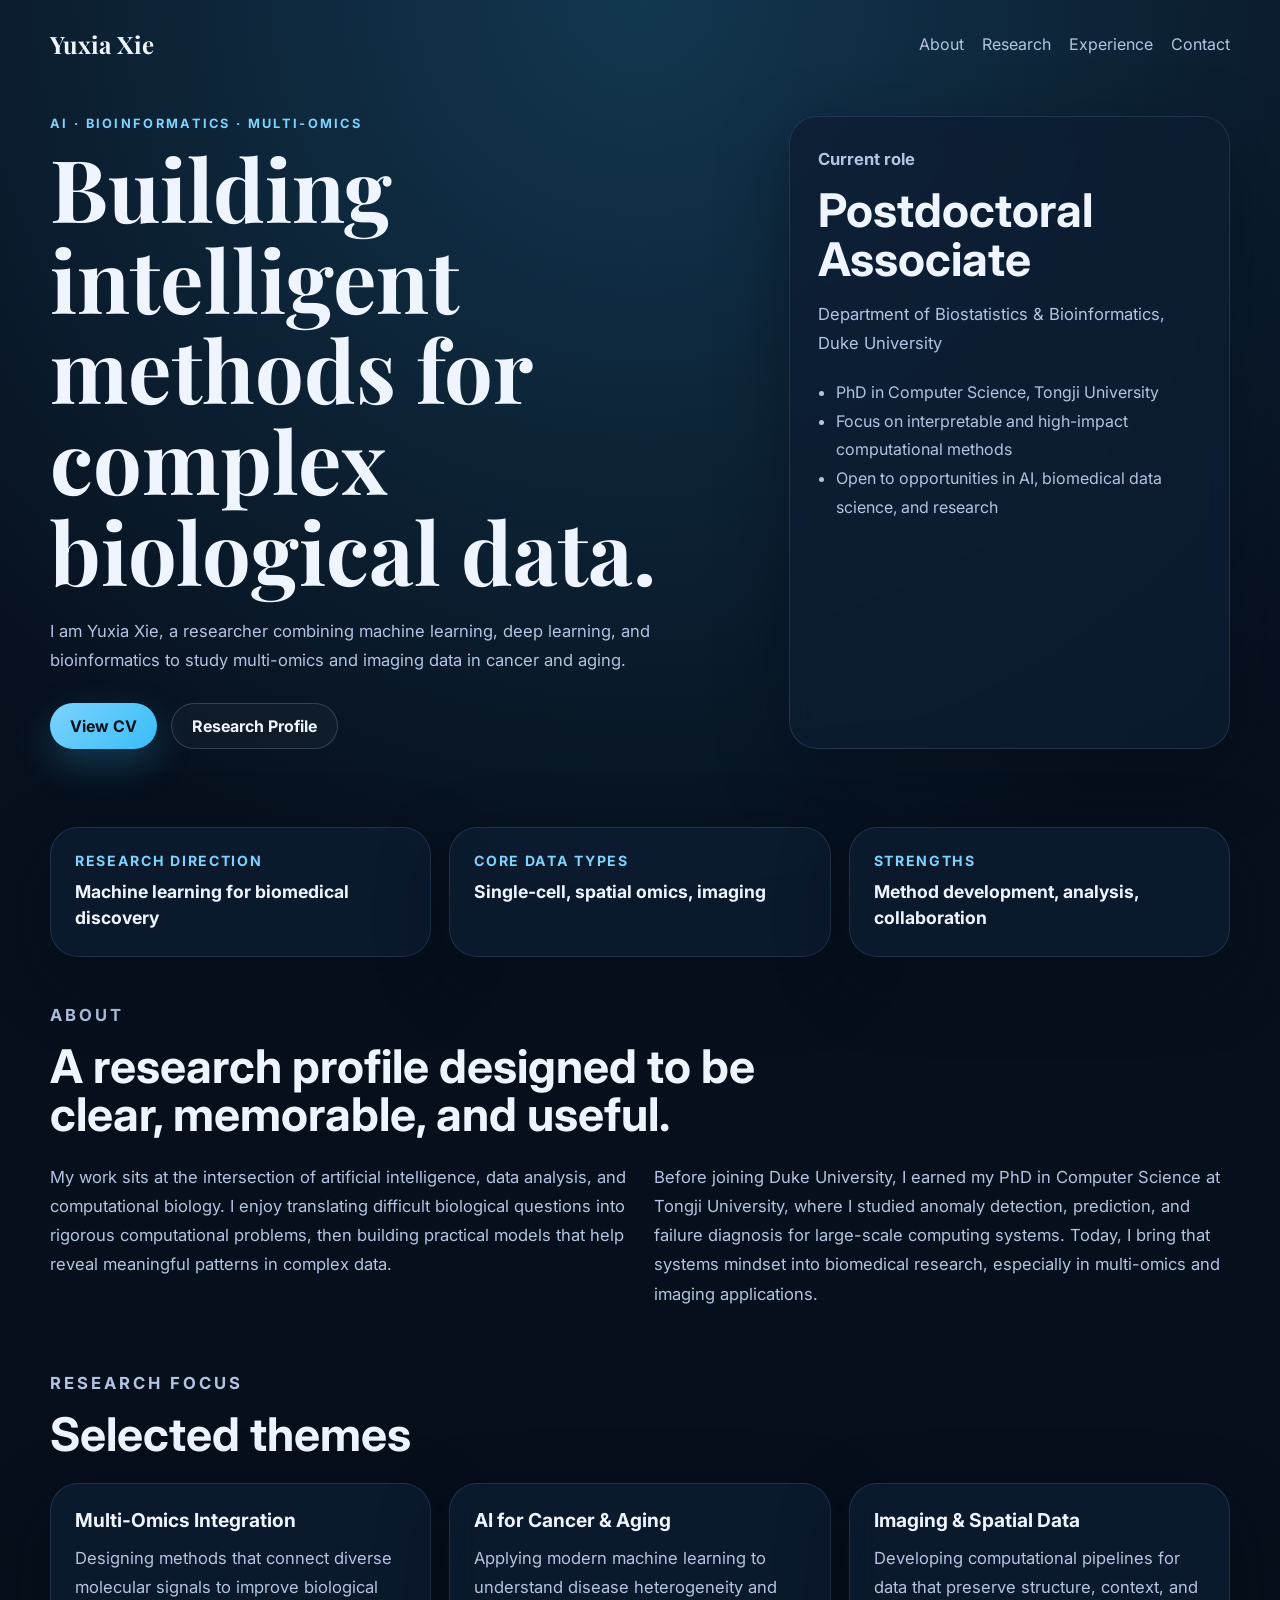
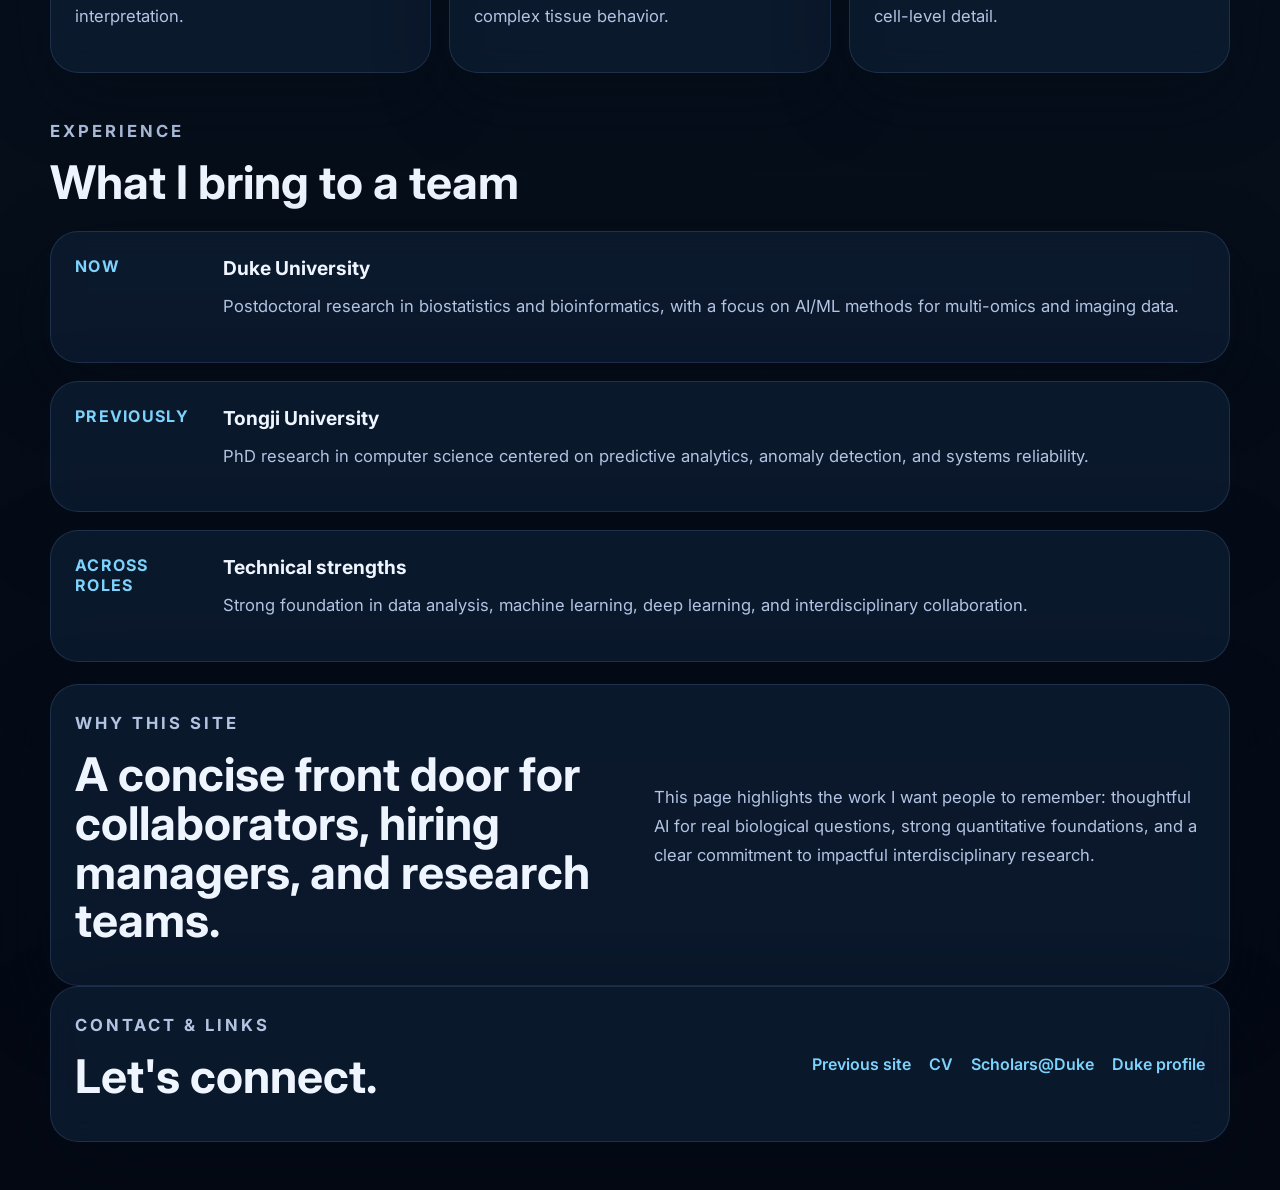
==== index.html @ 59830d97 "Changes before error encountered Agent-Logs-Url: https://github.com/IdaXie/Yuxia.github.io/sessions/" ====
<!DOCTYPE html>
<html lang="en">
  <head>
    <meta charset="UTF-8" />
    <meta name="viewport" content="width=device-width, initial-scale=1.0" />
    <title>Yuxia Xie | AI, Bioinformatics & Multi-Omics Research</title>
    <meta
      name="description"
      content="Yuxia Xie is a researcher working at the intersection of AI, machine learning, bioinformatics, and multi-omics data analysis."
    />
    <link rel="preconnect" href="https://fonts.googleapis.com" />
    <link rel="preconnect" href="https://fonts.gstatic.com" crossorigin />
    <link
      href="https://fonts.googleapis.com/css2?family=Inter:wght@400;500;600;700;800&family=Playfair+Display:wght@700&display=swap"
      rel="stylesheet"
    />
    <link rel="stylesheet" href="style.css" />
  </head>
  <body>
    <div class="page-shell">
      <header class="hero">
        <nav class="topbar">
          <a class="brand" href="#top">Yuxia Xie</a>
          <div class="nav-links">
            <a href="#about">About</a>
            <a href="#research">Research</a>
            <a href="#experience">Experience</a>
            <a href="#contact">Contact</a>
          </div>
        </nav>

        <section class="hero-grid" id="top">
          <div class="hero-copy">
            <p class="eyebrow">AI · Bioinformatics · Multi-Omics</p>
            <h1>Building intelligent methods for complex biological data.</h1>
            <p class="intro">
              I am Yuxia Xie, a researcher combining machine learning, deep learning,
              and bioinformatics to study multi-omics and imaging data in cancer and aging.
            </p>
            <div class="cta-row">
              <a class="button button-primary" href="https://sites.google.com/view/yuxia-xie/cv">View CV</a>
              <a class="button button-secondary" href="https://scholars.duke.edu/person/yuxia.xie">Research Profile</a>
            </div>
          </div>

          <aside class="hero-card">
            <p class="card-label">Current role</p>
            <h2>Postdoctoral Associate</h2>
            <p>Department of Biostatistics &amp; Bioinformatics, Duke University</p>
            <ul class="highlights">
              <li>PhD in Computer Science, Tongji University</li>
              <li>Focus on interpretable and high-impact computational methods</li>
              <li>Open to opportunities in AI, biomedical data science, and research</li>
            </ul>
          </aside>
        </section>
      </header>

      <main>
        <section class="section stats">
          <article>
            <span>Research direction</span>
            <strong>Machine learning for biomedical discovery</strong>
          </article>
          <article>
            <span>Core data types</span>
            <strong>Single-cell, spatial omics, imaging</strong>
          </article>
          <article>
            <span>Strengths</span>
            <strong>Method development, analysis, collaboration</strong>
          </article>
        </section>

        <section class="section" id="about">
          <div class="section-heading">
            <p class="eyebrow">About</p>
            <h2>A research profile designed to be clear, memorable, and useful.</h2>
          </div>
          <div class="two-column">
            <p>
              My work sits at the intersection of artificial intelligence, data analysis,
              and computational biology. I enjoy translating difficult biological questions
              into rigorous computational problems, then building practical models that help
              reveal meaningful patterns in complex data.
            </p>
            <p>
              Before joining Duke University, I earned my PhD in Computer Science at Tongji
              University, where I studied anomaly detection, prediction, and failure diagnosis
              for large-scale computing systems. Today, I bring that systems mindset into
              biomedical research, especially in multi-omics and imaging applications.
            </p>
          </div>
        </section>

        <section class="section" id="research">
          <div class="section-heading">
            <p class="eyebrow">Research Focus</p>
            <h2>Selected themes</h2>
          </div>
          <div class="card-grid">
            <article class="info-card">
              <h3>Multi-Omics Integration</h3>
              <p>
                Designing methods that connect diverse molecular signals to improve biological interpretation.
              </p>
            </article>
            <article class="info-card">
              <h3>AI for Cancer &amp; Aging</h3>
              <p>
                Applying modern machine learning to understand disease heterogeneity and complex tissue behavior.
              </p>
            </article>
            <article class="info-card">
              <h3>Imaging &amp; Spatial Data</h3>
              <p>
                Developing computational pipelines for data that preserve structure, context, and cell-level detail.
              </p>
            </article>
          </div>
        </section>

        <section class="section" id="experience">
          <div class="section-heading">
            <p class="eyebrow">Experience</p>
            <h2>What I bring to a team</h2>
          </div>
          <div class="timeline">
            <article class="timeline-item">
              <span class="timeline-date">Now</span>
              <div>
                <h3>Duke University</h3>
                <p>
                  Postdoctoral research in biostatistics and bioinformatics, with a focus on AI/ML methods for
                  multi-omics and imaging data.
                </p>
              </div>
            </article>
            <article class="timeline-item">
              <span class="timeline-date">Previously</span>
              <div>
                <h3>Tongji University</h3>
                <p>
                  PhD research in computer science centered on predictive analytics, anomaly detection, and systems reliability.
                </p>
              </div>
            </article>
            <article class="timeline-item">
              <span class="timeline-date">Across roles</span>
              <div>
                <h3>Technical strengths</h3>
                <p>
                  Strong foundation in data analysis, machine learning, deep learning, and interdisciplinary collaboration.
                </p>
              </div>
            </article>
          </div>
        </section>

        <section class="section spotlight">
          <div>
            <p class="eyebrow">Why this site</p>
            <h2>A concise front door for collaborators, hiring managers, and research teams.</h2>
          </div>
          <p>
            This page highlights the work I want people to remember: thoughtful AI for real biological questions,
            strong quantitative foundations, and a clear commitment to impactful interdisciplinary research.
          </p>
        </section>
      </main>

      <footer class="footer section" id="contact">
        <div>
          <p class="eyebrow">Contact &amp; Links</p>
          <h2>Let&apos;s connect.</h2>
        </div>
        <div class="footer-links">
          <a href="https://sites.google.com/view/yuxia-xie">Previous site</a>
          <a href="https://sites.google.com/view/yuxia-xie/cv">CV</a>
          <a href="https://scholars.duke.edu/person/yuxia.xie">Scholars@Duke</a>
          <a href="https://biostat.duke.edu/profile/yuxia-xie">Duke profile</a>
        </div>
      </footer>
    </div>
  </body>
</html>
---- style.css ----
:root {
  --bg: #07111f;
  --bg-soft: #0e1d33;
  --panel: rgba(14, 29, 51, 0.78);
  --panel-border: rgba(140, 181, 255, 0.15);
  --text: #eff5ff;
  --muted: #b3c4e2;
  --accent: #7dd3fc;
  --accent-strong: #38bdf8;
  --accent-warm: #f59e0b;
  --shadow: 0 24px 70px rgba(4, 10, 22, 0.45);
}

* {
  box-sizing: border-box;
}

html {
  scroll-behavior: smooth;
}

body {
  margin: 0;
  font-family: "Inter", sans-serif;
  color: var(--text);
  background:
    radial-gradient(circle at top, rgba(56, 189, 248, 0.22), transparent 32%),
    linear-gradient(180deg, #081120 0%, #06101c 48%, #040914 100%);
}

a {
  color: inherit;
  text-decoration: none;
}

.page-shell {
  width: min(1180px, calc(100% - 32px));
  margin: 0 auto;
  padding-bottom: 48px;
}

.hero {
  padding: 28px 0 56px;
}

.topbar {
  display: flex;
  align-items: center;
  justify-content: space-between;
  gap: 24px;
  margin-bottom: 56px;
}

.brand {
  font-family: "Playfair Display", serif;
  font-size: 1.5rem;
  font-weight: 700;
}

.nav-links {
  display: flex;
  flex-wrap: wrap;
  gap: 18px;
  color: var(--muted);
}

.hero-grid,
.two-column,
.spotlight,
.footer {
  display: grid;
  gap: 28px;
}

.hero-grid {
  grid-template-columns: minmax(0, 1.45fr) minmax(280px, 0.9fr);
  align-items: stretch;
}

.eyebrow {
  margin: 0 0 12px;
  color: var(--accent);
  text-transform: uppercase;
  letter-spacing: 0.18em;
  font-size: 0.8rem;
  font-weight: 700;
}

h1,
h2,
h3,
p {
  margin-top: 0;
}

h1,
h2 {
  line-height: 1.05;
}

h1 {
  font-family: "Playfair Display", serif;
  font-size: clamp(3rem, 8vw, 5.4rem);
  max-width: 11ch;
  margin-bottom: 20px;
}

h2 {
  font-size: clamp(1.9rem, 4vw, 2.9rem);
  margin-bottom: 16px;
}

.intro,
.section p,
.timeline-item p,
.hero-card p {
  color: var(--muted);
  line-height: 1.75;
  font-size: 1.04rem;
}

.cta-row {
  display: flex;
  flex-wrap: wrap;
  gap: 14px;
  margin-top: 28px;
}

.button {
  display: inline-flex;
  align-items: center;
  justify-content: center;
  min-height: 46px;
  padding: 0 20px;
  border-radius: 999px;
  font-weight: 700;
  transition: transform 0.2s ease, box-shadow 0.2s ease, background 0.2s ease;
}

.button:hover,
.nav-links a:hover,
.footer-links a:hover {
  transform: translateY(-1px);
}

.button-primary {
  background: linear-gradient(135deg, var(--accent), var(--accent-strong));
  color: #04111d;
  box-shadow: 0 14px 36px rgba(56, 189, 248, 0.25);
}

.button-secondary {
  border: 1px solid rgba(179, 196, 226, 0.22);
  background: rgba(255, 255, 255, 0.03);
}

.hero-card,
.stats article,
.info-card,
.timeline-item,
.spotlight,
.footer {
  background: var(--panel);
  border: 1px solid var(--panel-border);
  border-radius: 28px;
  box-shadow: var(--shadow);
  backdrop-filter: blur(14px);
}

.hero-card {
  padding: 28px;
}

.card-label {
  color: var(--accent-warm);
  font-weight: 700;
  margin-bottom: 12px;
}

.highlights {
  margin: 20px 0 0;
  padding-left: 18px;
  color: var(--muted);
  line-height: 1.8;
}

.section {
  padding: 22px 0;
}

.stats {
  display: grid;
  grid-template-columns: repeat(3, minmax(0, 1fr));
  gap: 18px;
}

.stats article,
.info-card,
.spotlight,
.footer {
  padding: 24px;
}

.stats span {
  display: block;
  color: var(--accent);
  font-size: 0.88rem;
  font-weight: 700;
  text-transform: uppercase;
  letter-spacing: 0.12em;
  margin-bottom: 10px;
}

.stats strong {
  font-size: 1.1rem;
  line-height: 1.5;
}

.section-heading {
  max-width: 800px;
  margin-bottom: 24px;
}

.two-column {
  grid-template-columns: repeat(2, minmax(0, 1fr));
}

.card-grid {
  display: grid;
  grid-template-columns: repeat(3, minmax(0, 1fr));
  gap: 18px;
}

.info-card h3,
.timeline-item h3 {
  margin-bottom: 12px;
  font-size: 1.2rem;
}

.timeline {
  display: grid;
  gap: 18px;
}

.timeline-item {
  display: grid;
  grid-template-columns: 130px minmax(0, 1fr);
  gap: 18px;
  padding: 24px;
}

.timeline-date {
  color: var(--accent);
  font-weight: 700;
  text-transform: uppercase;
  letter-spacing: 0.08em;
}

.spotlight,
.footer {
  grid-template-columns: repeat(2, minmax(0, 1fr));
  align-items: center;
}

.footer-links {
  display: flex;
  flex-wrap: wrap;
  gap: 14px 18px;
  justify-content: flex-end;
}

.footer-links a {
  color: var(--accent);
  font-weight: 600;
}

@media (max-width: 900px) {
  .hero-grid,
  .stats,
  .two-column,
  .card-grid,
  .spotlight,
  .footer,
  .timeline-item {
    grid-template-columns: 1fr;
  }

  .topbar,
  .footer-links {
    justify-content: flex-start;
  }

  h1 {
    max-width: 100%;
  }
}

@media (max-width: 640px) {
  .page-shell {
    width: min(100% - 20px, 1180px);
  }

  .hero {
    padding-top: 20px;
  }

  .topbar {
    margin-bottom: 36px;
  }

  .nav-links {
    gap: 12px;
    font-size: 0.95rem;
  }

  .hero-card,
  .stats article,
  .info-card,
  .timeline-item,
  .spotlight,
  .footer {
    border-radius: 22px;
  }
}
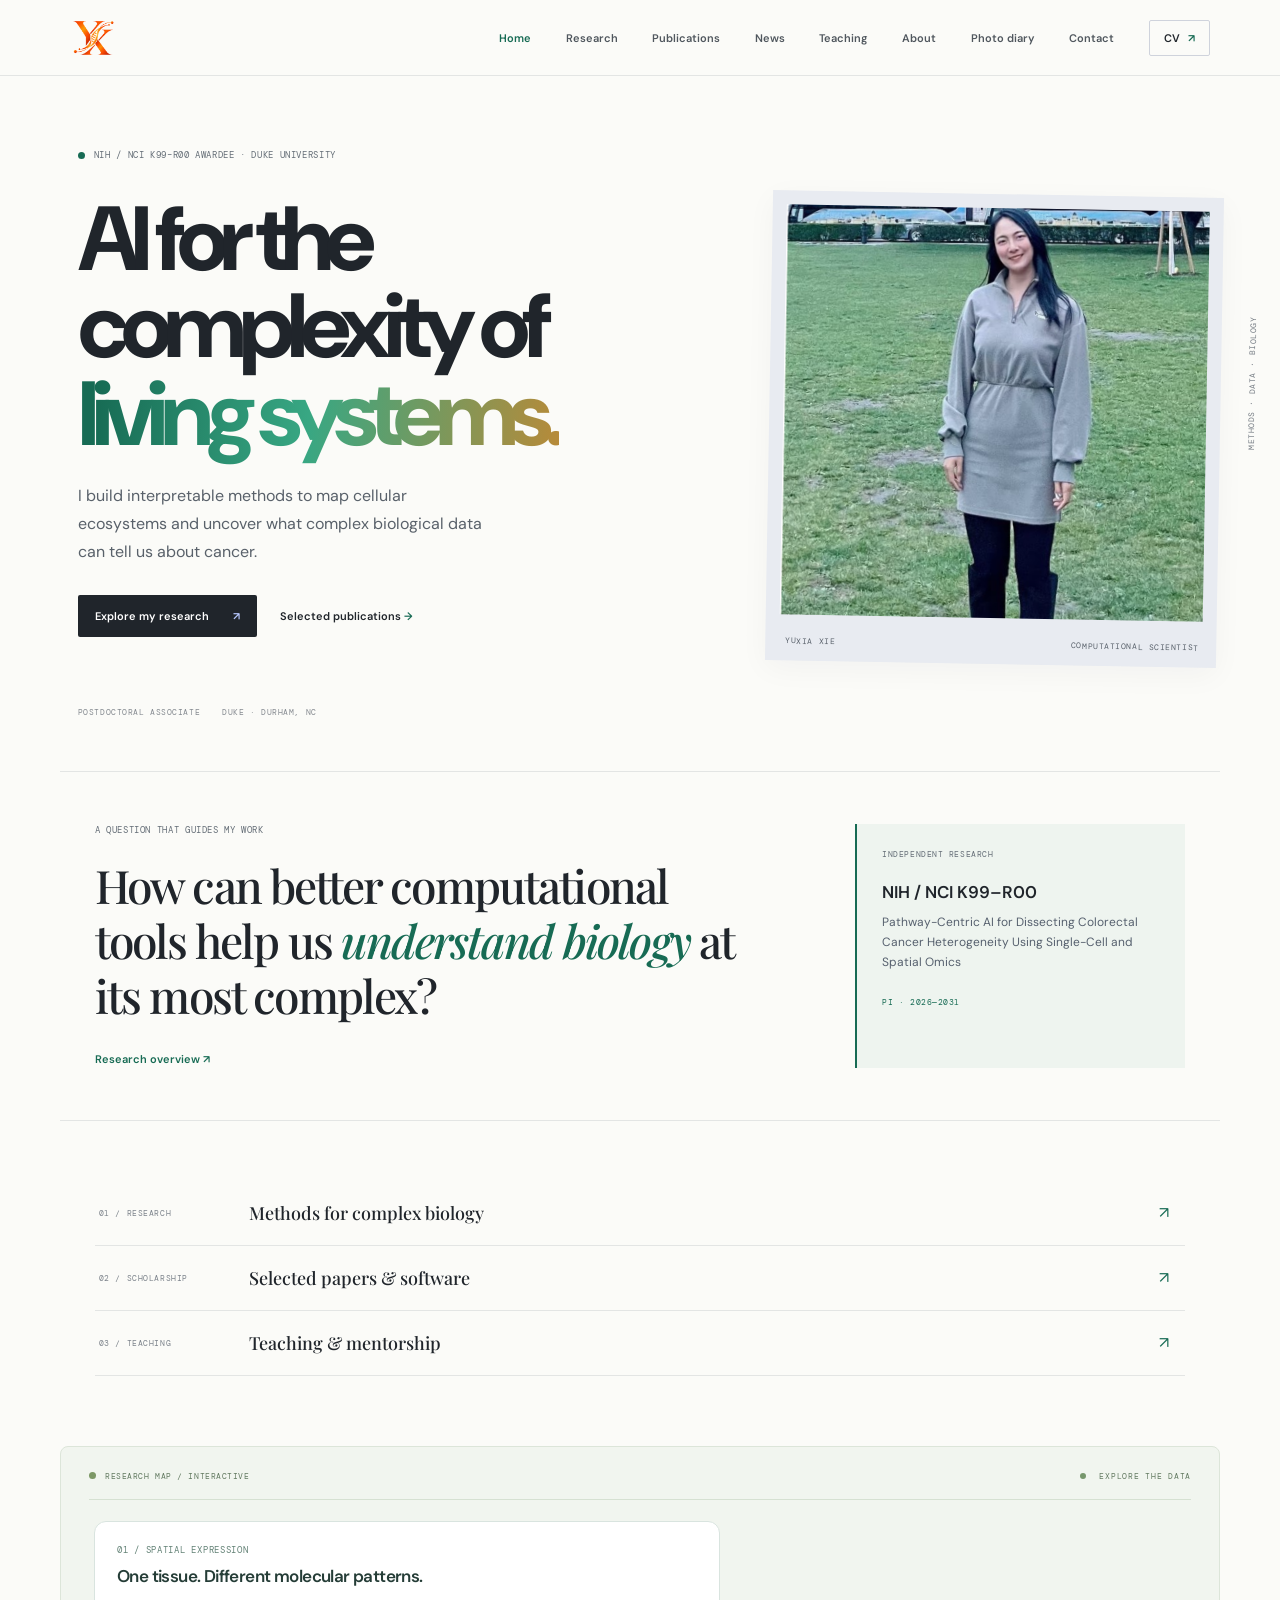
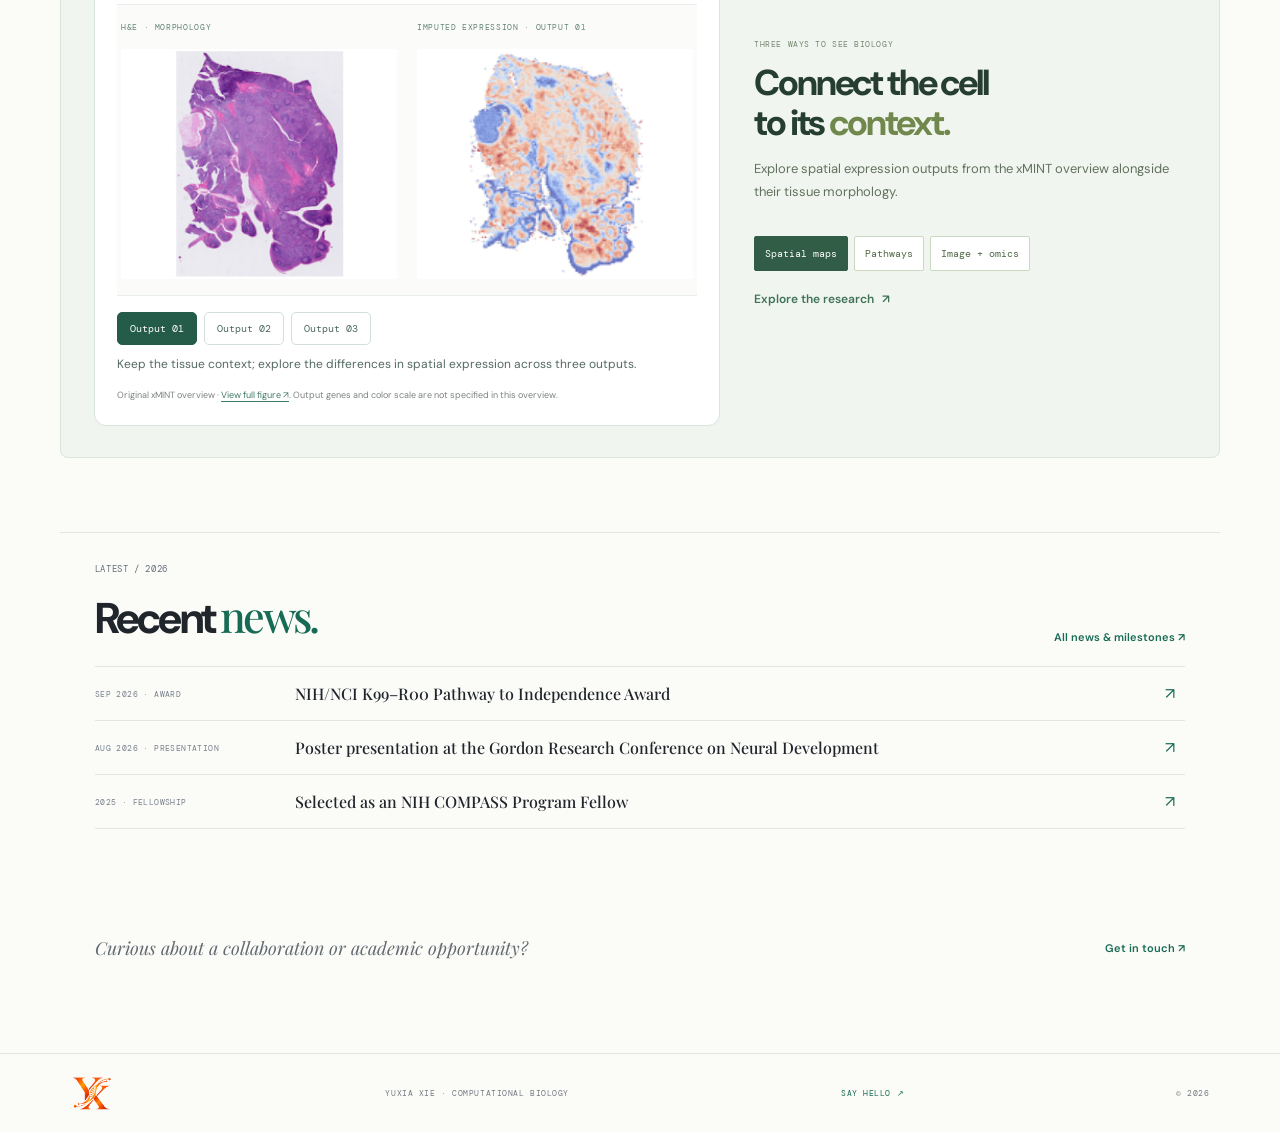
==== commit 6788d33b: "Publish academic website with research figures, photo diary, and CV" ====
--- a/index.html
+++ b/index.html
@@ -1,186 +1,5 @@
-<!DOCTYPE html>
-<html lang="en">
-  <head>
-    <meta charset="UTF-8" />
-    <meta name="viewport" content="width=device-width, initial-scale=1.0" />
-    <title>Yuxia Xie | AI, Bioinformatics & Multi-Omics Research</title>
-    <meta
-      name="description"
-      content="Yuxia Xie is a researcher working at the intersection of AI, machine learning, bioinformatics, and multi-omics data analysis."
-    />
-    <link rel="preconnect" href="https://fonts.googleapis.com" />
-    <link rel="preconnect" href="https://fonts.gstatic.com" crossorigin />
-    <link
-      href="https://fonts.googleapis.com/css2?family=Inter:wght@400;500;600;700;800&family=Playfair+Display:wght@700&display=swap"
-      rel="stylesheet"
-    />
-    <link rel="stylesheet" href="style.css" />
-  </head>
-  <body>
-    <div class="page-shell">
-      <header class="hero">
-        <nav class="topbar">
-          <a class="brand" href="#top">Yuxia Xie</a>
-          <div class="nav-links">
-            <a href="#about">About</a>
-            <a href="#research">Research</a>
-            <a href="#experience">Experience</a>
-            <a href="#contact">Contact</a>
-          </div>
-        </nav>
-
-        <section class="hero-grid" id="top">
-          <div class="hero-copy">
-            <p class="eyebrow">AI · Bioinformatics · Multi-Omics</p>
-            <h1>Building intelligent methods for complex biological data.</h1>
-            <p class="intro">
-              I am Yuxia Xie, a researcher combining machine learning, deep learning,
-              and bioinformatics to study multi-omics and imaging data in cancer and aging.
-            </p>
-            <div class="cta-row">
-              <a class="button button-primary" href="https://sites.google.com/view/yuxia-xie/cv">View CV</a>
-              <a class="button button-secondary" href="https://scholars.duke.edu/person/yuxia.xie">Research Profile</a>
-            </div>
-          </div>
-
-          <aside class="hero-card">
-            <p class="card-label">Current role</p>
-            <h2>Postdoctoral Associate</h2>
-            <p>Department of Biostatistics &amp; Bioinformatics, Duke University</p>
-            <ul class="highlights">
-              <li>PhD in Computer Science, Tongji University</li>
-              <li>Focus on interpretable and high-impact computational methods</li>
-              <li>Open to opportunities in AI, biomedical data science, and research</li>
-            </ul>
-          </aside>
-        </section>
-      </header>
-
-      <main>
-        <section class="section stats">
-          <article>
-            <span>Research direction</span>
-            <strong>Machine learning for biomedical discovery</strong>
-          </article>
-          <article>
-            <span>Core data types</span>
-            <strong>Single-cell, spatial omics, imaging</strong>
-          </article>
-          <article>
-            <span>Strengths</span>
-            <strong>Method development, analysis, collaboration</strong>
-          </article>
-        </section>
-
-        <section class="section" id="about">
-          <div class="section-heading">
-            <p class="eyebrow">About</p>
-            <h2>A research profile designed to be clear, memorable, and useful.</h2>
-          </div>
-          <div class="two-column">
-            <p>
-              My work sits at the intersection of artificial intelligence, data analysis,
-              and computational biology. I enjoy translating difficult biological questions
-              into rigorous computational problems, then building practical models that help
-              reveal meaningful patterns in complex data.
-            </p>
-            <p>
-              Before joining Duke University, I earned my PhD in Computer Science at Tongji
-              University, where I studied anomaly detection, prediction, and failure diagnosis
-              for large-scale computing systems. Today, I bring that systems mindset into
-              biomedical research, especially in multi-omics and imaging applications.
-            </p>
-          </div>
-        </section>
-
-        <section class="section" id="research">
-          <div class="section-heading">
-            <p class="eyebrow">Research Focus</p>
-            <h2>Selected themes</h2>
-          </div>
-          <div class="card-grid">
-            <article class="info-card">
-              <h3>Multi-Omics Integration</h3>
-              <p>
-                Designing methods that connect diverse molecular signals to improve biological interpretation.
-              </p>
-            </article>
-            <article class="info-card">
-              <h3>AI for Cancer &amp; Aging</h3>
-              <p>
-                Applying modern machine learning to understand disease heterogeneity and complex tissue behavior.
-              </p>
-            </article>
-            <article class="info-card">
-              <h3>Imaging &amp; Spatial Data</h3>
-              <p>
-                Developing computational pipelines for data that preserve structure, context, and cell-level detail.
-              </p>
-            </article>
-          </div>
-        </section>
-
-        <section class="section" id="experience">
-          <div class="section-heading">
-            <p class="eyebrow">Experience</p>
-            <h2>What I bring to a team</h2>
-          </div>
-          <div class="timeline">
-            <article class="timeline-item">
-              <span class="timeline-date">Now</span>
-              <div>
-                <h3>Duke University</h3>
-                <p>
-                  Postdoctoral research in biostatistics and bioinformatics, with a focus on AI/ML methods for
-                  multi-omics and imaging data.
-                </p>
-              </div>
-            </article>
-            <article class="timeline-item">
-              <span class="timeline-date">Previously</span>
-              <div>
-                <h3>Tongji University</h3>
-                <p>
-                  PhD research in computer science centered on predictive analytics, anomaly detection, and systems reliability.
-                </p>
-              </div>
-            </article>
-            <article class="timeline-item">
-              <span class="timeline-date">Across roles</span>
-              <div>
-                <h3>Technical strengths</h3>
-                <p>
-                  Strong foundation in data analysis, machine learning, deep learning, and interdisciplinary collaboration.
-                </p>
-              </div>
-            </article>
-          </div>
-        </section>
-
-        <section class="section spotlight">
-          <div>
-            <p class="eyebrow">Why this site</p>
-            <h2>A concise front door for collaborators, hiring managers, and research teams.</h2>
-          </div>
-          <p>
-            This page highlights the work I want people to remember: thoughtful AI for real biological questions,
-            strong quantitative foundations, and a clear commitment to impactful interdisciplinary research.
-          </p>
-        </section>
-      </main>
-
-      <footer class="footer section" id="contact">
-        <div>
-          <p class="eyebrow">Contact &amp; Links</p>
-          <h2>Let&apos;s connect.</h2>
-        </div>
-        <div class="footer-links">
-          <a href="https://sites.google.com/view/yuxia-xie">Previous site</a>
-          <a href="https://sites.google.com/view/yuxia-xie/cv">CV</a>
-          <a href="https://scholars.duke.edu/person/yuxia.xie">Scholars@Duke</a>
-          <a href="https://biostat.duke.edu/profile/yuxia-xie">Duke profile</a>
-        </div>
-      </footer>
-    </div>
-  </body>
-</html>
+<!doctype html><html lang="en"><head><meta charset="utf-8"><meta name="viewport" content="width=device-width, initial-scale=1"><meta name="theme-color" content="#fbfbf8"><meta name="description" content="Yuxia Xie develops computational methods to connect complex biological data to clear, testable insight."><title>Yuxia Xie | Yuxia Xie</title><link rel="preconnect" href="https://fonts.googleapis.com"><link rel="preconnect" href="https://fonts.gstatic.com" crossorigin><link href="https://fonts.googleapis.com/css2?family=DM+Mono:wght@400;500&family=DM+Sans:wght@400;500;600;700;800&family=Playfair+Display:ital,wght@0,500;0,600;1,500;1,600&display=swap" rel="stylesheet"><link rel="stylesheet" href="style.css"><link rel="stylesheet" href="science.css"></head><body><header class="site-header"><a class="brand brand-image" href="index.html" aria-label="Yuxia Xie home"><img src="logo.png" alt=""></a><button class="menu-toggle" aria-expanded="false" aria-controls="main-nav">MENU <span>☰</span></button><nav id="main-nav"><a href="index.html" data-page="home">Home</a><a href="research.html" data-page="research">Research</a><a href="publications.html" data-page="publications">Publications</a><a href="news.html" data-page="news">News</a><a href="teaching.html" data-page="teaching">Teaching</a><a href="about.html" data-page="about">About</a><a href="field-notes.html" data-page="field-notes">Photo diary</a><a href="contact.html" data-page="contact">Contact</a><a class="nav-cv" href="cv.html" data-page="cv">CV <span>↗</span></a></nav></header><main class="page-shell" data-active="home"><section class="home-hero"><div class="hero-copy"><p class="eyebrow"><i></i> NIH / NCI K99–R00 AWARDEE · DUKE UNIVERSITY</p><h1>AI for the<br>complexity of<br><em>living systems.</em></h1><p class="hero-lede">I build interpretable methods to map cellular ecosystems and uncover what complex biological data can tell us about cancer.</p><div class="hero-links"><a class="pill-link dark" href="research.html">Explore my research <span>↗</span></a><a class="plain-link" href="publications.html">Selected publications <span>→</span></a></div><div class="hero-meta"><span>POSTDOCTORAL ASSOCIATE</span><span>DUKE · DURHAM, NC</span></div></div><div class="hero-portrait"><img src="assets/yuxia-xie.png" alt="Yuxia Xie"/><div class="portrait-caption"><span>YUXIA XIE</span><span>COMPUTATIONAL SCIENTIST</span></div><div class="portrait-side">METHODS · DATA · BIOLOGY</div></div></section>
+<section class="home-lower"><div class="home-statement"><span class="eyebrow">A QUESTION THAT GUIDES MY WORK</span><h2>How can better computational tools help us <em>understand biology</em> at its most complex?</h2><a class="arrow-link" href="research.html">Research overview <span>↗</span></a></div><aside class="home-highlight"><span class="eyebrow">INDEPENDENT RESEARCH</span><b>NIH / NCI K99–R00</b><p>Pathway-Centric AI for Dissecting Colorectal Cancer Heterogeneity Using Single-Cell and Spatial Omics</p><span class="highlight-years">PI · 2026—2031</span></aside></section>
+<section class="home-index"><a href="research.html"><span>01 / RESEARCH</span><b>Methods for complex biology</b><i>↗</i></a><a href="publications.html"><span>02 / SCHOLARSHIP</span><b>Selected papers & software</b><i>↗</i></a><a href="teaching.html"><span>03 / TEACHING</span><b>Teaching & mentorship</b><i>↗</i></a></section><section class="research-stage reveal" aria-labelledby="stage-title"><div class="stage-top"><span class="eyebrow"><i></i> RESEARCH MAP / INTERACTIVE</span><span class="stage-status"><b></b> EXPLORE THE DATA</span></div><div class="stage-main"><div class="stage-visual"><div data-science-panel="spatial"><div class="science-module spatial-module"><div class="figure-heading"><span>01 / SPATIAL EXPRESSION</span><b>One tissue. Different molecular patterns.</b></div><div class="tissue-pair"><div><span class="data-label">H&E · MORPHOLOGY</span><svg class="figure-crop " viewBox="16 317 161 220" role="img" aria-label="H&E stained tissue section from the xMINT overview"><svg x="16" y="317" width="161" height="220" viewBox="16 317 161 220" overflow="hidden"><image href="assets/imported/research-projects-00.png" width="1280" height="615"/></svg></svg></div><div><span class="data-label map-label">IMPUTED EXPRESSION · OUTPUT 01</span><div class="map-output" data-map-panel="0"><svg class="figure-crop " viewBox="1138 35 122 157" role="img" aria-label="xMINT spatial expression output 1"><svg x="1138" y="35" width="122" height="157" viewBox="1138 35 122 157" overflow="hidden"><image href="assets/imported/research-projects-00.png" width="1280" height="615"/></svg></svg></div><div class="map-output" data-map-panel="1" hidden><svg class="figure-crop " viewBox="1138 195 122 157" role="img" aria-label="xMINT spatial expression output 2"><svg x="1138" y="195" width="122" height="157" viewBox="1138 195 122 157" overflow="hidden"><image href="assets/imported/research-projects-00.png" width="1280" height="615"/></svg></svg></div><div class="map-output" data-map-panel="2" hidden><svg class="figure-crop " viewBox="1138 353 122 157" role="img" aria-label="xMINT spatial expression output 3"><svg x="1138" y="353" width="122" height="157" viewBox="1138 353 122 157" overflow="hidden"><image href="assets/imported/research-projects-00.png" width="1280" height="615"/></svg></svg></div></div></div><div class="figure-controls" role="group" aria-label="Select spatial output"><button data-map="0" aria-pressed="true" class="active">Output 01</button><button data-map="1" aria-pressed="false" class="">Output 02</button><button data-map="2" aria-pressed="false" class="">Output 03</button></div><p class="figure-explanation">Keep the tissue context; explore the differences in spatial expression across three outputs.</p><p class="figure-source">Original xMINT overview · <a href="assets/imported/research-projects-00.png" target="_blank" rel="noreferrer">View full figure ↗</a>. Output genes and color scale are not specified in this overview.</p></div></div><div data-science-panel="pathway" hidden><div class="science-module pathway-module"><div class="figure-heading"><span>02 / PATHWAY STRUCTURE</span><b>Follow a signal from membrane to nucleus.</b></div><svg class="pathway-diagram" viewBox="0 0 600 395" role="img" aria-label="Simplified EGFR to RAS RAF MEK ERK signaling cascade"><defs><marker id="arrowMAPK" viewBox="0 0 10 10" refX="8" refY="5" markerWidth="5" markerHeight="5" orient="auto-start-reverse"><path d="M0 0 10 5 0 10z" fill="#548a7d"/></marker></defs><path d="M30 70H570M30 77H570" stroke="#bad4ca" stroke-width="3"/><text x="22" y="57" class="compartment">MEMBRANE</text><text x="22" y="104" class="compartment">CYTOPLASM</text><rect x="383" y="319" width="177" height="72" rx="35" fill="#f2ece0"/><g fill="none" stroke="#548a7d" stroke-width="2" marker-end="url(#arrowMAPK)"><path class="path-flow" d="M300 60V91"/><path class="path-flow" d="M300 132V163"/><path class="path-flow" d="M300 204V224H135V242"/><path class="path-flow" d="M194 263H240"/><path class="path-flow" d="M359 263H405"/><path class="path-flow" d="M465 283V328"/></g><g class="pathway-node" data-node="0" role="button" tabindex="0" aria-label="Learn about EGFR"><rect x="241" y="20" width="118" height="40" rx="8"/><text x="300" y="38" text-anchor="middle">EGFR</text><text class="node-sub" x="300" y="52" text-anchor="middle">Receptor</text></g><g class="pathway-node" data-node="1" role="button" tabindex="0" aria-label="Learn about GRB2 / SOS"><rect x="241" y="92" width="118" height="40" rx="8"/><text x="300" y="110" text-anchor="middle">GRB2 / SOS</text><text class="node-sub" x="300" y="124" text-anchor="middle">Adaptor + GEF</text></g><g class="pathway-node" data-node="2" role="button" tabindex="0" aria-label="Learn about RAS–GTP"><rect x="241" y="164" width="118" height="40" rx="8"/><text x="300" y="182" text-anchor="middle">RAS–GTP</text><text class="node-sub" x="300" y="196" text-anchor="middle">Molecular switch</text></g><g class="pathway-node" data-node="3" role="button" tabindex="0" aria-label="Learn about RAF"><rect x="76" y="243" width="118" height="40" rx="8"/><text x="135" y="261" text-anchor="middle">RAF</text><text class="node-sub" x="135" y="275" text-anchor="middle">MAP3K</text></g><g class="pathway-node" data-node="4" role="button" tabindex="0" aria-label="Learn about MEK1/2"><rect x="241" y="243" width="118" height="40" rx="8"/><text x="300" y="261" text-anchor="middle">MEK1/2</text><text class="node-sub" x="300" y="275" text-anchor="middle">MAP2K</text></g><g class="pathway-node" data-node="5" role="button" tabindex="0" aria-label="Learn about ERK1/2"><rect x="406" y="243" width="118" height="40" rx="8"/><text x="465" y="261" text-anchor="middle">ERK1/2</text><text class="node-sub" x="465" y="275" text-anchor="middle">MAPK</text></g><g class="pathway-node" data-node="6" role="button" tabindex="0" aria-label="Learn about Nuclear targets"><rect x="406" y="329" width="118" height="40" rx="8"/><text x="465" y="347" text-anchor="middle">Nuclear targets</text><text class="node-sub" x="465" y="361" text-anchor="middle">Transcription</text></g></svg><p class="node-detail" aria-live="polite">Select a molecule to explore its role in the signaling cascade.</p><p class="figure-source">Simplified biological example, not an xGATE result. Arrows indicate signaling steps, including indirect steps. <a href="https://reactome.org/content/detail/R-HSA-177929" target="_blank" rel="noreferrer">EGFR</a> · <a href="https://reactome.org/content/detail/R-HSA-5673001" target="_blank" rel="noreferrer">RAF–MAPK / Reactome ↗</a></p></div></div><div data-science-panel="multimodal" hidden><div class="science-module multimodal-module" data-step="0"><div class="figure-heading"><span>03 / xMINT · MULTIMODAL LEARNING</span><b>From tissue images to molecular detail.</b></div><div class="modality-inputs"><div class="modality-card" data-pipeline="0"><span class="data-label">H&E IMAGE</span><svg class="figure-crop " viewBox="16 317 161 220" role="img" aria-label="Original H&E tissue section"><svg x="16" y="317" width="161" height="220" viewBox="16 317 161 220" overflow="hidden"><image href="assets/imported/research-projects-00.png" width="1280" height="615"/></svg></svg></div><div class="modality-card" data-pipeline="0"><span class="data-label">GENE PANEL</span><svg class="figure-crop " viewBox="17 16 160 159" role="img" aria-label="Schematic expression matrix in the original xMINT figure"><svg x="17" y="16" width="160" height="159" viewBox="17 16 160 159" overflow="hidden"><image href="assets/imported/research-projects-00.png" width="1280" height="615"/></svg></svg></div><div class="modality-card" data-pipeline="1"><span class="data-label">IMAGE PATCH</span><svg class="figure-crop " viewBox="270 406 165 151" role="img" aria-label="Histology patch from the original xMINT figure"><svg x="270" y="406" width="165" height="151" viewBox="270 406 165 151" overflow="hidden"><image href="assets/imported/research-projects-00.png" width="1280" height="615"/></svg></svg></div></div><div class="integration-track"><span></span><b data-pipeline="2">CROSS-MODAL ATTENTION</b><span></span></div><div class="output-strip" data-pipeline="3"><span class="data-label">IMPUTED SPATIAL EXPRESSION</span><svg class="figure-crop " viewBox="1138 35 122 157" role="img" aria-label="xMINT output 1"><svg x="1138" y="35" width="122" height="157" viewBox="1138 35 122 157" overflow="hidden"><image href="assets/imported/research-projects-00.png" width="1280" height="615"/></svg></svg><svg class="figure-crop " viewBox="1138 195 122 157" role="img" aria-label="xMINT output 2"><svg x="1138" y="195" width="122" height="157" viewBox="1138 195 122 157" overflow="hidden"><image href="assets/imported/research-projects-00.png" width="1280" height="615"/></svg></svg><svg class="figure-crop " viewBox="1138 353 122 157" role="img" aria-label="xMINT output 3"><svg x="1138" y="353" width="122" height="157" viewBox="1138 353 122 157" overflow="hidden"><image href="assets/imported/research-projects-00.png" width="1280" height="615"/></svg></svg></div><div class="figure-controls pipeline-controls"><button data-play aria-pressed="false">Play walkthrough</button><button data-step-select="0" aria-label="Step 1: Inputs" aria-pressed="true">01</button><button data-step-select="1" aria-label="Step 2: Image features" aria-pressed="false">02</button><button data-step-select="2" aria-label="Step 3: Integration" aria-pressed="false">03</button><button data-step-select="3" aria-label="Step 4: Imputation" aria-pressed="false">04</button></div><p class="pipeline-detail" aria-live="polite">01 / INPUTS — H&E morphology and a targeted gene panel provide complementary views of the tissue.</p><p class="figure-source">Original xMINT overview · <a href="assets/imported/research-projects-00.png" target="_blank" rel="noreferrer">View full figure ↗</a>. Output genes and color scale are not specified in this overview.</p></div></div></div><div class="stage-copy"><span class="eyebrow">THREE WAYS TO SEE BIOLOGY</span><h2 id="stage-title">Connect the cell<br>to its <em>context.</em></h2><p id="stage-description">Explore spatial expression outputs from the xMINT overview alongside their tissue morphology.</p><div class="stage-tabs" role="group" aria-label="Choose a research lens"><button class="active" data-stage="spatial" aria-pressed="true">Spatial maps</button><button data-stage="pathway" aria-pressed="false">Pathways</button><button data-stage="multimodal" aria-pressed="false">Image + omics</button></div><a href="research.html" class="stage-link">Explore the research <span>↗</span></a></div></div></section>
+<section class="home-news reveal"><div class="news-heading"><div><span class="eyebrow">LATEST / 2026</span><h2>Recent <em>news.</em></h2></div><a class="arrow-link" href="news.html">All news & milestones ↗</a></div><div class="home-news-list"><a href="news.html#k99"><span>SEP 2026 · AWARD</span><b>NIH/NCI K99–R00 Pathway to Independence Award</b><i>↗</i></a><a href="news.html#gordon"><span>AUG 2026 · PRESENTATION</span><b>Poster presentation at the Gordon Research Conference on Neural Development</b><i>↗</i></a><a href="news.html#compass"><span>2025 · FELLOWSHIP</span><b>Selected as an NIH COMPASS Program Fellow</b><i>↗</i></a></div></section>
+<section class="home-end"><p>Curious about a collaboration or academic opportunity?</p><a href="mailto:yuxia.xie@duke.edu">Get in touch ↗</a></section></main><footer class="site-footer"><a class="brand brand-image" href="index.html" aria-label="Yuxia Xie home"><img src="logo.png" alt=""></a><span>YUXIA XIE · COMPUTATIONAL BIOLOGY</span><a href="mailto:yuxia.xie@duke.edu">SAY HELLO ↗</a><span>© 2026</span></footer><div class="lightbox" aria-hidden="true"><button class="lightbox-close" aria-label="Close image">×</button><img alt=""></div><script src="script.js"></script><script src="science.js"></script></body></html>
--- a/style.css
+++ b/style.css
@@ -1,324 +1,18 @@
-:root {
-  --bg: #07111f;
-  --bg-soft: #0e1d33;
-  --panel: rgba(14, 29, 51, 0.78);
-  --panel-border: rgba(140, 181, 255, 0.15);
-  --text: #eff5ff;
-  --muted: #b3c4e2;
-  --accent: #7dd3fc;
-  --accent-strong: #38bdf8;
-  --accent-warm: #f59e0b;
-  --shadow: 0 24px 70px rgba(4, 10, 22, 0.45);
-}
 
-* {
-  box-sizing: border-box;
-}
+:root{--paper:#fbfbf8;--white:#fff;--ink:#20252b;--muted:#626970;--line:#e3e5e4;--blue:#176b54;--pale:#eef4ef;--mint:#edf4f0;--serif:'Playfair Display',Georgia,serif;--sans:'DM Sans',Arial,sans-serif;--mono:'DM Mono',monospace}*{box-sizing:border-box}html{scroll-behavior:smooth}body{margin:0;background:var(--paper);color:var(--ink);font-family:var(--sans);-webkit-font-smoothing:antialiased}a{color:inherit}.site-header{height:76px;border-bottom:1px solid var(--line);display:flex;align-items:center;justify-content:space-between;padding:0 max(5.5vw,28px);background:rgba(251,251,248,.94);position:sticky;top:0;z-index:10;backdrop-filter:blur(14px)}.brand{font:700 23px var(--sans);letter-spacing:-2px;text-decoration:none}.brand span{color:var(--blue)}nav{display:flex;align-items:center;gap:clamp(17px,2.7vw,37px)}nav a{font-size:11px;font-weight:600;text-decoration:none;color:#50575e;transition:color .2s}nav a:hover,nav a[aria-current=page]{color:var(--blue)}nav .nav-cv{border:1px solid #cfd3dc;border-radius:2px;padding:10px 14px;color:var(--ink)}nav .nav-cv:hover{border-color:var(--blue)}.nav-cv span{color:var(--blue);margin-left:5px}.menu-toggle{display:none}.page-shell{width:min(1160px,calc(100% - 80px));margin:0 auto}.eyebrow,.section-label,.hero-meta,.portrait-caption,.portrait-side,.highlight-years,.pub-year,.pub-badge,.pillar-visual>span,.pillar-number,.teaching-item>span,.mentee>span,.bio-facts span,.talk-row>span,.photo-grid figcaption>span,.gallery-note,.home-index>a>span,.site-footer>span,.site-footer>a:last-of-type{font:9px var(--mono);letter-spacing:.07em}.eyebrow{color:#656e77;display:flex;align-items:center;gap:9px}.eyebrow i{width:7px;height:7px;background:var(--blue);border-radius:50%;display:inline-block}.home-hero{min-height:610px;display:grid;grid-template-columns:1.08fr .82fr;align-items:center;gap:10%;padding:64px 0 54px}.hero-copy{padding-left:3%}.hero-copy h1,.page-intro h1{font:500 clamp(57px,7.1vw,92px)/1.02 var(--serif);letter-spacing:-.06em;margin:35px 0 25px}.hero-copy h1 em,.page-intro h1 em,.home-statement h2 em,.pillar h2 em{color:var(--blue);font-weight:500}.hero-lede{font-size:16px;line-height:1.75;color:#59616a;max-width:420px;margin:0}.hero-links{display:flex;align-items:center;gap:23px;margin-top:29px}.pill-link{display:inline-flex;align-items:center;justify-content:space-between;gap:24px;padding:14px 17px;text-decoration:none;font-size:11px;font-weight:600;border-radius:2px}.pill-link.dark{background:var(--ink);color:white}.pill-link.dark:hover{background:var(--blue)}.pill-link span{color:#b7c8ff}.plain-link{font-size:11px;text-decoration:none;font-weight:600}.plain-link span{color:var(--blue)}.hero-meta{display:flex;gap:22px;color:#858a90;margin-top:70px;font-size:8px}.hero-portrait{height:470px;position:relative;background:#e8ebf1;padding:14px 14px 46px;transform:rotate(1deg);box-shadow:0 8px 30px #20252b0a}.hero-portrait>img{width:100%;height:100%;object-fit:cover;object-position:center 35%;display:block;filter:saturate(.87)}.portrait-caption{position:absolute;left:20px;bottom:15px;right:17px;display:flex;justify-content:space-between;color:#58606a;font-size:8px}.portrait-side{position:absolute;right:-36px;top:25%;writing-mode:vertical-rl;color:#737a82;font-size:8px;transform:rotate(180deg)}.home-lower{border-top:1px solid var(--line);border-bottom:1px solid var(--line);display:grid;grid-template-columns:1fr 330px;gap:9%;padding:52px 3%}.home-statement h2{font:500 clamp(30px,4vw,46px)/1.2 var(--serif);letter-spacing:-.04em;max-width:640px;margin:22px 0 23px}.arrow-link,.inline-link{font-size:11px;color:var(--blue);font-weight:600;text-decoration:none}.home-highlight{background:var(--pale);padding:25px 25px 22px;border-left:2px solid var(--blue)}.home-highlight .eyebrow{font-size:8px}.home-highlight>b{display:block;font:600 17px var(--sans);margin-top:22px}.home-highlight p{font-size:12px;line-height:1.65;color:#56606e;margin:10px 0 17px}.highlight-years{font-size:8px;color:var(--blue)}.home-index{margin:60px 3% 48px}.home-index>a{display:grid;grid-template-columns:150px 1fr 22px;align-items:center;padding:20px 4px;border-bottom:1px solid var(--line);text-decoration:none;transition:padding .2s}.home-index>a:hover{padding-left:12px}.home-index>a>span{font-size:8px;color:#7c838b}.home-index b{font:500 18px var(--serif)}.home-index i{font-style:normal;color:var(--blue)}.home-end{padding:26px 3% 75px;display:flex;justify-content:space-between;align-items:center}.home-end p{font:italic 18px var(--serif);color:#626970}.home-end a{font-size:11px;color:var(--blue);font-weight:600;text-decoration:none}.site-footer{min-height:79px;border-top:1px solid var(--line);display:flex;align-items:center;justify-content:space-between;padding:0 max(5.5vw,28px);color:#747b83}.site-footer .brand{color:var(--ink)}.site-footer>span,.site-footer>a:last-of-type{font-size:8px}.site-footer>a:last-of-type{text-decoration:none;color:var(--blue)}.page-intro{padding:91px 0 61px;border-bottom:1px solid var(--line)}.page-intro .eyebrow{color:var(--blue)}.page-intro h1{font-size:clamp(52px,6.3vw,78px);margin:26px 0 20px}.intro-lede{font-size:15px;line-height:1.8;color:#5a6269;max-width:650px;margin:0 0 25px}.page-intro .pill-link{margin-top:2px}.research-pillars{padding:24px 0 20px}.pillar{display:grid;grid-template-columns:1fr 1fr;position:relative;min-height:340px;align-items:center;gap:8%;padding:38px 30px;border-bottom:1px solid var(--line)}.pillar.reverse .pillar-visual{order:2}.pillar.reverse .pillar-copy{order:1}.pillar-number{position:absolute;left:0;top:28px;color:var(--blue)}.pillar-copy{padding:22px 4px}.pillar-copy .eyebrow{color:var(--blue);font-size:8px}.pillar h2{font:500 clamp(29px,3.5vw,43px)/1.13 var(--serif);letter-spacing:-.045em;margin:18px 0}.pillar-copy p{font-size:13px;line-height:1.8;color:#5d666d;max-width:475px}.inline-link{display:inline-block;margin-top:8px}.pillar-visual{height:225px;background:var(--pale);position:relative;display:flex;align-items:center;justify-content:center;overflow:hidden}.pillar-visual>span{position:absolute;bottom:13px;left:16px;color:#667080;font-size:7px}.pillar-visual svg{width:85%;height:80%}.viz-graph svg path{stroke:#8194cc;stroke-width:1.2;fill:none}.viz-graph svg circle{fill:#fbfbf8;stroke:var(--blue);stroke-width:2}.viz-graph svg circle:nth-of-type(2n){fill:#b8c7ed}.viz-spatial{background:#eef3ef}.viz-spatial svg rect{fill:#f9fbf8;stroke:#a9b9ad;stroke-width:1}.viz-spatial svg path{stroke:#dce5dd}.viz-spatial svg circle{fill:#567b70}.viz-spatial svg circle:nth-of-type(3n){fill:#d78263}.viz-cancer{background:#f5eee9}.cancer-circles{height:145px;width:240px;position:relative}.cancer-circles:before,.cancer-circles:after{content:"";position:absolute;border:1px solid #ce9987;border-radius:50%;inset:14px 27px}.cancer-circles:after{inset:31px 51px;border-color:#b5a0aa}.cancer-circles i{position:absolute;width:22px;height:22px;border-radius:50%;background:#d1a191;opacity:.8}.cancer-circles i:nth-child(1){left:54px;top:17px}.cancer-circles i:nth-child(2){left:134px;top:35px;background:#8897bc}.cancer-circles i:nth-child(3){left:181px;top:81px}.cancer-circles i:nth-child(4){left:91px;top:63px;width:33px;height:33px;background:#c67561}.cancer-circles i:nth-child(5){left:42px;top:103px;width:15px;height:15px;background:#7188b7}.cancer-circles i:nth-child(6){left:153px;top:120px;width:17px;height:17px}.cancer-circles i:nth-child(7){left:220px;top:34px;width:13px;height:13px;background:#7188b7}.cancer-circles i:nth-child(8){left:112px;top:7px;width:13px;height:13px}.cancer-circles i:nth-child(9){left:11px;top:71px;width:11px;height:11px}.funding-strip{margin:35px 0 25px;padding:27px 25px;background:#f0f2f5;display:grid;grid-template-columns:180px 1fr 1fr;gap:26px;align-items:start}.funding-strip>.eyebrow{color:var(--blue);font-size:8px}.funding-strip div{border-left:1px solid #d4d8df;padding-left:19px}.funding-strip b{font:600 12px/1.5 var(--sans);display:block}.funding-strip div span{display:block;font-size:10px;color:#69717a;margin-top:8px}.page-end-link{border-top:1px solid var(--line);padding:20px 0 65px;display:flex;justify-content:space-between}.page-end-link span{font:8px var(--mono);letter-spacing:.07em;color:#7a8188}.page-end-link a{font-size:11px;color:var(--blue);font-weight:600;text-decoration:none}.pub-section{padding-top:40px}.section-label{display:flex;justify-content:space-between;color:#737a82;font-size:8px;border-bottom:1px solid var(--line);padding:0 0 12px}.pub-item{display:grid;grid-template-columns:62px 1fr 90px 20px;gap:16px;align-items:center;padding:21px 0;border-bottom:1px solid var(--line)}.pub-year{color:var(--blue);font-size:9px}.pub-item h2{font:500 18px/1.3 var(--serif);margin:0}.pub-item p{font-size:10px;line-height:1.6;color:#687078;margin:7px 0 0}.pub-item p em{font-family:var(--serif)}.pub-badge{font-size:7px;color:#727b83}.pub-item>a{font-size:17px;color:var(--blue);text-decoration:none}.manuscript-row{margin:42px 0;padding:27px 29px;background:var(--pale);display:grid;grid-template-columns:230px 1fr;gap:28px}.manuscript-row>.eyebrow{font-size:8px;color:var(--blue)}.manuscript-row h3{font:500 17px/1.4 var(--serif);margin:0 0 6px}.manuscript-row p{font-size:10px;color:#687078;margin:0 0 22px}.manuscript-row p:last-child{margin-bottom:0}.software-section{padding-bottom:65px}.software-grid{display:grid;grid-template-columns:1fr 1fr;gap:15px;margin-top:18px}.software-grid>a{background:var(--mint);padding:24px;text-decoration:none;display:flex;flex-direction:column;min-height:165px}.software-grid>a:hover{background:#e5eee8}.software-grid span{font:9px var(--mono);color:#4f7769}.software-grid b{font:500 17px/1.45 var(--serif);max-width:350px;margin:17px 0}.software-grid i{font:600 10px var(--sans);font-style:normal;color:var(--blue);margin-top:auto}.teaching-grid{display:grid;grid-template-columns:.88fr 1.12fr;gap:8%;padding:46px 0 50px}.teach-column .section-label{margin-bottom:8px}.teaching-item{padding:20px 0;border-bottom:1px solid var(--line)}.teaching-item>span,.mentee>span{color:var(--blue);font-size:8px}.teaching-item h2,.mentee h2{font:500 18px var(--serif);margin:8px 0}.teaching-item p,.mentee p{font-size:10px;color:#687078;margin:0;line-height:1.6}.mentee{display:grid;grid-template-columns:70px 1fr;gap:14px;padding:17px 0;border-bottom:1px solid var(--line)}.mentee h2{margin:0 0 5px;font-size:16px}.teaching-note{background:var(--pale);padding:26px 29px;margin-bottom:38px;display:grid;grid-template-columns:205px 1fr;gap:25px}.teaching-note .eyebrow{color:var(--blue);font-size:8px}.teaching-note p{font:500 19px/1.6 var(--serif);max-width:690px;margin:0}.bio-layout{display:grid;grid-template-columns:.72fr 1fr;gap:10%;padding:55px 4% 64px;align-items:start}.bio-photo{background:#e8ebf1;padding:12px 12px 35px;transform:rotate(-1deg)}.bio-photo img{width:100%;height:370px;object-fit:cover;object-position:center 35%;display:block}.bio-photo>span{display:block;padding-top:13px;font:8px var(--mono);letter-spacing:.08em;color:#687078}.bio-copy>.eyebrow{color:var(--blue)}.bio-copy>p{font-size:13px;line-height:1.85;color:#5b646b;margin:16px 0}.bio-copy>p a{color:var(--blue);text-underline-offset:3px}.bio-facts{border-top:1px solid var(--line);border-bottom:1px solid var(--line);padding:17px 0;margin:25px 0;display:grid;grid-template-columns:1fr 1fr;gap:18px}.bio-facts div{display:flex;flex-direction:column;gap:6px}.bio-facts span{font-size:8px;color:var(--blue)}.bio-facts b{font-size:11px}.bio-facts small{font-size:9px;color:#727a82}.bio-copy .pill-link{margin-top:2px}.talks-section{padding:0 4% 52px}.talks-section .section-label{margin-bottom:6px}.talk-row{display:grid;grid-template-columns:90px 1fr;gap:15px;border-bottom:1px solid var(--line);padding:15px 0}.talk-row>span{color:var(--blue);font-size:8px}.talk-row p{font-size:11px;color:#565f67;margin:0;line-height:1.6}.about-end{border-top:1px solid var(--line);padding:21px 0 63px;display:flex;justify-content:space-between;align-items:center}.about-end p{font:italic 17px var(--serif);color:#657078}.about-end a{font-size:10px;color:var(--blue);text-decoration:none;font-weight:600}.photo-grid{padding:47px 0 20px;display:grid;grid-template-columns:1fr 1.2fr;grid-template-rows:300px 290px;gap:30px 28px}.photo-grid figure{margin:0;display:flex;flex-direction:column;min-height:0}.photo-grid .photo-tall{grid-row:span 2}.photo-frame{padding:0;border:0;background:#e8ebf1;overflow:hidden;flex:1;min-height:0;width:100%;cursor:zoom-in}.photo-frame img{width:100%;height:100%;object-fit:cover;display:block;transition:transform .45s,filter .4s;filter:saturate(.83)}.photo-frame:hover img{transform:scale(1.03);filter:saturate(1)}.photo-grid figcaption{padding:12px 2px 0;display:flex;flex-direction:column;gap:5px}.photo-grid figcaption>span{color:var(--blue);font-size:7px}.photo-grid figcaption b{font:500 15px var(--serif)}.gallery-note{padding:13px 0 65px;color:#737b83;font-size:8px}.gallery-note a{color:var(--blue)}.lightbox{display:none;position:fixed;inset:0;z-index:20;background:#101722eF;align-items:center;justify-content:center;padding:5vw}.lightbox.open{display:flex}.lightbox img{max-width:min(100%,1050px);max-height:90vh;object-fit:contain}.lightbox-close{position:absolute;right:28px;top:16px;border:0;background:none;color:white;font:36px var(--sans);cursor:pointer}
+@media(max-width:850px){nav{gap:17px}.page-shell{width:calc(100% - 52px)}.home-hero{gap:6%;grid-template-columns:1fr .9fr}.hero-copy h1{font-size:72px}.hero-portrait{height:410px}.funding-strip{grid-template-columns:1fr 1fr}.funding-strip>.eyebrow{grid-column:span 2}.pillar{gap:5%;padding-inline:15px}.bio-layout{gap:7%;padding-inline:0}}
+@media(max-width:650px){.site-header{height:65px;padding:0 20px}.menu-toggle{display:block;background:none;border:0;color:var(--ink);font:9px var(--mono);letter-spacing:.05em}.menu-toggle span{color:var(--blue);font-size:13px;margin-left:5px}nav{display:none;position:absolute;top:64px;left:0;right:0;padding:15px 22px 23px;background:var(--paper);border-bottom:1px solid var(--line);flex-direction:column;align-items:flex-start;gap:19px}nav.open{display:flex}.page-shell{width:calc(100% - 40px)}.home-hero{display:flex;flex-direction:column;align-items:stretch;padding:49px 0 40px;gap:38px}.hero-copy{padding:0}.hero-copy h1{font-size:clamp(60px,16vw,82px);margin:27px 0 19px}.hero-lede{font-size:14px}.hero-meta{margin-top:36px;gap:13px;font-size:7px}.hero-portrait{height:380px;width:88%;align-self:center}.portrait-side{right:-30px}.home-lower{grid-template-columns:1fr;gap:25px;padding:34px 2%}.home-statement h2{font-size:34px}.home-highlight{padding:21px}.home-index{margin:42px 2% 26px}.home-index>a{grid-template-columns:95px 1fr 20px;padding:17px 0}.home-index b{font-size:16px}.home-index>a>span{font-size:7px}.home-end{padding:16px 2% 48px;align-items:flex-start;gap:15px}.home-end p{font-size:15px;margin:0}.home-end a{white-space:nowrap;padding-top:4px}.site-footer{min-height:98px;padding:17px 20px;display:grid;grid-template-columns:1fr 1fr;gap:11px}.site-footer>*:nth-child(even){text-align:right}.site-footer>span,.site-footer>a:last-of-type{font-size:7px}.page-intro{padding:63px 0 39px}.page-intro h1{font-size:clamp(45px,12vw,66px);margin:22px 0 16px}.intro-lede{font-size:13px}.pillar{display:flex;flex-direction:column;align-items:stretch;gap:16px;padding:37px 0 31px}.pillar.reverse .pillar-visual,.pillar.reverse .pillar-copy{order:initial}.pillar-visual{height:195px;order:0}.pillar-copy{order:1;padding:5px 2px}.pillar h2{font-size:33px;margin:13px 0}.pillar-copy p{font-size:12px}.pillar-number{top:12px}.funding-strip{grid-template-columns:1fr;padding:22px;gap:21px}.funding-strip>.eyebrow{grid-column:auto}.funding-strip div{padding-left:13px}.page-end-link{padding-bottom:45px}.page-end-link span{font-size:7px}.pub-item{grid-template-columns:41px 1fr 18px;gap:11px;padding:17px 0}.pub-item h2{font-size:16px}.pub-item p{font-size:9px}.pub-badge{display:none}.manuscript-row{grid-template-columns:1fr;gap:17px;padding:22px}.software-grid{grid-template-columns:1fr}.teaching-grid{grid-template-columns:1fr;gap:38px;padding:33px 0}.teaching-note{grid-template-columns:1fr;gap:13px;padding:21px}.teaching-note p{font-size:17px}.bio-layout{grid-template-columns:1fr;gap:28px;padding:36px 0 48px}.bio-photo{width:82%;justify-self:center}.bio-photo img{height:340px}.bio-copy>p{font-size:12px}.talks-section{padding:0 0 38px}.about-end{padding-bottom:45px;gap:15px}.about-end p{font-size:15px}.about-end a{white-space:nowrap}.photo-grid{grid-template-columns:1fr;grid-template-rows:330px 260px 280px 250px;gap:23px;padding-top:31px}.photo-grid .photo-tall{grid-row:auto}.photo-grid figure{min-height:0}.photo-grid figcaption b{font-size:14px}.gallery-note{padding-bottom:45px}}
+@media(prefers-reduced-motion:reduce){html{scroll-behavior:auto}*,*:before,*:after{transition:none!important}}
 
-html {
-  scroll-behavior: smooth;
-}
+.contact-layout{display:grid;grid-template-columns:1fr .8fr;gap:12%;padding:58px 4% 75px}.contact-primary .eyebrow,.contact-secondary .eyebrow{color:var(--blue);font-size:8px}.contact-primary>a{display:inline-block;font:500 clamp(25px,4vw,42px) var(--serif);text-decoration:none;margin:17px 0 10px}.contact-primary>a i{font:normal 18px var(--sans);color:var(--blue)}.contact-primary>p{font-size:11px;color:#6b737b}.contact-secondary{display:flex;flex-direction:column;gap:35px}.contact-secondary>div{display:flex;flex-direction:column;align-items:flex-start;gap:12px}.contact-secondary a{font-size:12px;color:var(--blue);text-decoration:none}.contact-footnote{border-top:1px solid var(--line);padding:18px 4% 70px;display:flex;gap:22px;align-items:center}.contact-footnote span{font:8px var(--mono);color:#7a8188}.contact-footnote b{font-size:11px;font-weight:500}@media(max-width:650px){.contact-layout{grid-template-columns:1fr;gap:39px;padding:39px 2% 50px}.contact-primary>a{font-size:27px}.contact-footnote{padding:16px 2% 48px;gap:15px}}
 
-body {
-  margin: 0;
-  font-family: "Inter", sans-serif;
-  color: var(--text);
-  background:
-    radial-gradient(circle at top, rgba(56, 189, 248, 0.22), transparent 32%),
-    linear-gradient(180deg, #081120 0%, #06101c 48%, #040914 100%);
-}
+/* Research instrument, motion, and news archive */
+.home-hero .hero-copy h1{font:800 clamp(61px,7.2vw,91px)/.96 var(--sans);letter-spacing:-.085em;margin:35px 0 24px}.home-hero .hero-copy h1 em{font:800 1em/.96 var(--sans);font-style:normal;letter-spacing:-.09em;background:linear-gradient(95deg,#176b54 4%,#38a783 48%,#b88a38 100%);-webkit-background-clip:text;background-clip:text;color:transparent}.research-stage{position:relative;overflow:hidden;margin:70px 0 74px;padding:24px 28px 31px;background:#0b1120;color:#f2f5ff;border-radius:8px;box-shadow:0 18px 55px #17223d16}.research-stage:before{content:"";position:absolute;inset:0;background:radial-gradient(ellipse at 31% 48%,#1c335d70,transparent 56%),linear-gradient(#ffffff08 1px,transparent 1px),linear-gradient(90deg,#ffffff08 1px,transparent 1px);background-size:auto,30px 30px,30px 30px;mask-image:linear-gradient(125deg,#000,transparent 86%);pointer-events:none}.stage-top,.stage-main{position:relative}.stage-top{display:flex;justify-content:space-between;align-items:center;padding:0 0 18px;border-bottom:1px solid #ffffff18}.stage-top .eyebrow{color:#aeb8cf;font-size:8px}.stage-top .eyebrow i{background:#43d6c6;box-shadow:0 0 14px #43d6c6}.stage-status{font:8px var(--mono);color:#99a5be;letter-spacing:.09em}.stage-status b{display:inline-block;width:6px;height:6px;border-radius:50%;background:#37d2bd;margin-right:8px;box-shadow:0 0 10px #37d2bd}.stage-main{display:grid;grid-template-columns:1.35fr .65fr;gap:5%;align-items:center;padding:21px 5px 0}.stage-visual{position:relative;min-height:300px;border:1px solid #ffffff14;border-radius:5px;background:#0c1629b8;overflow:hidden}.stage-visual:after{content:"";position:absolute;inset:0;background:radial-gradient(ellipse at 50% 48%,transparent 10%,#0c1424a0 90%);pointer-events:none}.stage-visual-label,.stage-coordinates{position:absolute;z-index:1;font:8px var(--mono);letter-spacing:.07em;color:#93a3c5}.stage-visual-label{top:15px;left:16px}.stage-coordinates{bottom:13px;right:15px;color:#8e9bb4}.stage-coordinates span{color:#48d6cf;padding:0 5px}.network-map{display:block;width:100%;height:300px}.network-map text{font:8px 'DM Mono',monospace;letter-spacing:1.2px;fill:#7282a4}.network-map>ellipse{transform-origin:center;animation:orbit-breathe 7s ease-in-out infinite alternate}.network-map .signal-path{stroke-dasharray:5 11;animation:signal-flow 11s linear infinite}.network-nodes circle{fill:#6679a9;stroke:#16223c;stroke-width:5;animation:node-shimmer 3.2s ease-in-out infinite alternate}.network-nodes circle:nth-child(3n){fill:#45d8ce}.network-nodes circle:nth-child(2n){animation-delay:.6s}.network-pulse{animation:core-pulse 3s ease-out infinite;transform-origin:333px 190px}.stage-copy{padding:5px 0}.stage-copy>.eyebrow{color:#8ea2ca;font-size:8px}.stage-copy h2{font:700 clamp(24px,3vw,36px)/1.1 var(--sans);letter-spacing:-.06em;margin:14px 0}.stage-copy h2 em{font-style:normal;background:linear-gradient(90deg,#69d5a8,#e5be68);-webkit-background-clip:text;background-clip:text;color:transparent}.stage-copy p{font-size:11px;line-height:1.8;color:#a6b0c3;min-height:62px}.stage-tabs{display:flex;flex-wrap:wrap;gap:6px;margin-top:17px}.stage-tabs button{font:8px var(--mono);color:#aeb8cc;background:#ffffff08;border:1px solid #ffffff1d;padding:8px 9px;border-radius:2px;cursor:pointer}.stage-tabs button:hover,.stage-tabs button.active{border-color:#56d8d0;color:#75e9df;background:#46d6ce17}.stage-link{display:inline-block;margin-top:20px;font-size:10px;color:#63ddd5;font-weight:600;text-decoration:none}.stage-link span{margin-left:5px}.research-stage[data-mode=pathway] .network-nodes circle:nth-child(odd){fill:#a281ff}.research-stage[data-mode=multimodal] .network-nodes circle:nth-child(3n){fill:#ffd17d}.research-stage[data-mode=pathway] .network-map .signal-path{stroke:#9d7dff}.research-stage[data-mode=multimodal] .network-map .signal-path{stroke:#edb768}.home-news{padding:30px 3% 63px;border-top:1px solid var(--line)}.news-heading{display:flex;justify-content:space-between;align-items:end;margin-bottom:22px}.news-heading h2{font:700 clamp(30px,4vw,43px)/1.1 var(--sans);letter-spacing:-.065em;margin:11px 0 0}.news-heading h2 em{font:500 1em var(--serif);color:var(--blue)}.home-news-list{border-top:1px solid var(--line)}.home-news-list>a{display:grid;grid-template-columns:180px 1fr 20px;gap:20px;align-items:center;padding:16px 0;border-bottom:1px solid var(--line);text-decoration:none}.home-news-list>a:hover b{color:var(--blue)}.home-news-list span{font:8px var(--mono);letter-spacing:.05em;color:#78818c}.home-news-list b{font:500 16px var(--serif)}.home-news-list i{font-style:normal;color:var(--blue)}.news-intro{padding-bottom:44px}.news-archive{padding:26px 0 65px}.news-filter{display:flex;align-items:center;gap:7px;flex-wrap:wrap;padding-bottom:18px;border-bottom:1px solid var(--line)}.news-filter>span{font:8px var(--mono);letter-spacing:.08em;color:#808894;margin-right:8px}.news-filter button{border:1px solid #dfe2e5;background:transparent;color:#626b77;border-radius:20px;padding:8px 13px;font:9px var(--sans);cursor:pointer;transition:.2s}.news-filter button:hover,.news-filter button.active{background:#202938;color:white;border-color:#202938}.news-feed{border-bottom:1px solid var(--line)}.news-card{display:grid;grid-template-columns:88px 36px 1fr 28px;gap:17px;align-items:start;padding:24px 3px 25px;border-bottom:1px solid var(--line)}.news-card[hidden]{display:none}.news-card>time{font:9px var(--mono);letter-spacing:.04em;color:#75808c;padding-top:6px}.news-card-mark{height:34px;width:34px;display:grid;place-items:center;border-radius:50%;font-size:15px;background:#eff1fb;color:#526bc1}.mark-award{background:#f1effb;color:#7658cc}.mark-talk{background:#edf4f4;color:#368c8a}.mark-research{background:#eef3fa;color:#547ec3}.mark-paper{background:#f5f0e9;color:#af7841}.news-type{font:8px var(--mono);letter-spacing:.075em;color:var(--blue)}.news-card h2{font:600 20px/1.25 var(--sans);letter-spacing:-.035em;margin:8px 0}.news-card p{font-size:11px;line-height:1.75;color:#626c76;max-width:690px;margin:0}.news-card a{display:inline-block;font-size:10px;color:var(--blue);text-decoration:none;font-weight:600;margin-top:11px}.news-card-index{font:8px var(--mono);color:#a5abb1;text-align:right;padding-top:7px}.news-footer-note{font-size:10px;color:#737b83;margin:22px 0 0}.news-footer-note a{color:var(--blue);text-decoration:none}.independence-callout{display:grid;grid-template-columns:220px 1fr;gap:6%;padding:33px 4%;margin:18px 0 46px;background:linear-gradient(115deg,#eff2fa,#f7f8fb 75%);border-left:2px solid var(--blue)}.independence-callout>.eyebrow{color:var(--blue);font-size:8px;padding-top:8px}.independence-callout h2{font:700 clamp(26px,3.5vw,40px)/1.1 var(--sans);letter-spacing:-.06em;margin:0 0 14px}.independence-callout h2 em{font:500 1em var(--serif);color:var(--blue)}.independence-callout p{font-size:11px;line-height:1.8;color:#606975;max-width:710px}.independence-callout a{font-size:10px;color:var(--blue);text-decoration:none;font-weight:600}.js-enabled .reveal:not(.is-visible){opacity:0;transform:translateY(18px)}.reveal{transition:opacity .65s ease,transform .65s cubic-bezier(.2,.7,.2,1)}.reveal.is-visible{opacity:1;transform:translateY(0)}@keyframes signal-flow{to{stroke-dashoffset:-160}}@keyframes core-pulse{0%{opacity:.18;transform:scale(.72)}60%{opacity:.55}100%{opacity:0;transform:scale(2.15)}}@keyframes node-shimmer{from{filter:drop-shadow(0 0 1px #57dcd3);opacity:.72}to{filter:drop-shadow(0 0 8px #57dcd3);opacity:1}}@keyframes orbit-breathe{from{opacity:.5;transform:scale(.99)}to{opacity:.95;transform:scale(1.015)}}
+@media(max-width:850px){.stage-main{grid-template-columns:1fr;gap:15px}.stage-copy{padding:0 5px 7px}.stage-copy p{min-height:0}.research-stage{margin:50px 0}.network-map{height:260px}.home-hero .hero-copy h1{font-size:74px}.independence-callout{grid-template-columns:165px 1fr;gap:4%}}
+@media(max-width:650px){.home-hero .hero-copy h1{font-size:clamp(55px,14.2vw,75px);margin:26px 0 19px}.research-stage{margin:33px 0 46px;padding:18px 15px 21px}.stage-top{align-items:flex-start;gap:15px}.stage-status{font-size:7px;white-space:nowrap}.stage-visual{min-height:225px}.network-map{height:225px}.stage-visual-label{font-size:7px}.stage-coordinates{font-size:6px}.stage-main{padding-top:15px}.stage-copy h2{font-size:29px}.stage-tabs button{font-size:7px;padding:7px}.news-heading{align-items:flex-start;gap:12px}.news-heading>.arrow-link{font-size:9px;text-align:right;padding-top:17px}.home-news{padding:27px 2% 45px}.home-news-list>a{grid-template-columns:1fr 20px;gap:8px 10px;padding:14px 0}.home-news-list span{grid-column:1}.home-news-list b{grid-column:1;font-size:15px}.home-news-list i{grid-column:2;grid-row:1/3}.news-filter{gap:5px}.news-filter button{padding:7px 10px;font-size:8px}.news-card{grid-template-columns:63px 26px 1fr;gap:11px;padding:19px 0}.news-card>time{font-size:7px}.news-card-mark{height:26px;width:26px;font-size:12px}.news-card h2{font-size:16px}.news-card p{font-size:10px}.news-card-index{display:none}.news-type{font-size:7px}.independence-callout{grid-template-columns:1fr;gap:12px;padding:23px 20px;margin:0 0 37px}.independence-callout>.eyebrow{padding:0}.independence-callout h2{font-size:32px}.independence-callout p{font-size:10px}.home-index>a{grid-template-columns:91px 1fr 20px}}
+@media(prefers-reduced-motion:reduce){.network-map>ellipse,.network-map .signal-path,.network-nodes circle,.network-pulse{animation:none!important}.reveal{transition:none}.js-enabled .reveal:not(.is-visible){opacity:1;transform:none}}
 
-a {
-  color: inherit;
-  text-decoration: none;
-}
+.brand-image{display:flex;align-items:center;justify-content:center;width:46px;height:46px;overflow:hidden}.brand-image img{width:100%;height:100%;object-fit:contain;display:block}.site-footer .brand-image{width:43px;height:43px}
 
-.page-shell {
-  width: min(1180px, calc(100% - 32px));
-  margin: 0 auto;
-  padding-bottom: 48px;
-}
-
-.hero {
-  padding: 28px 0 56px;
-}
-
-.topbar {
-  display: flex;
-  align-items: center;
-  justify-content: space-between;
-  gap: 24px;
-  margin-bottom: 56px;
-}
-
-.brand {
-  font-family: "Playfair Display", serif;
-  font-size: 1.5rem;
-  font-weight: 700;
-}
-
-.nav-links {
-  display: flex;
-  flex-wrap: wrap;
-  gap: 18px;
-  color: var(--muted);
-}
-
-.hero-grid,
-.two-column,
-.spotlight,
-.footer {
-  display: grid;
-  gap: 28px;
-}
-
-.hero-grid {
-  grid-template-columns: minmax(0, 1.45fr) minmax(280px, 0.9fr);
-  align-items: stretch;
-}
-
-.eyebrow {
-  margin: 0 0 12px;
-  color: var(--accent);
-  text-transform: uppercase;
-  letter-spacing: 0.18em;
-  font-size: 0.8rem;
-  font-weight: 700;
-}
-
-h1,
-h2,
-h3,
-p {
-  margin-top: 0;
-}
-
-h1,
-h2 {
-  line-height: 1.05;
-}
-
-h1 {
-  font-family: "Playfair Display", serif;
-  font-size: clamp(3rem, 8vw, 5.4rem);
-  max-width: 11ch;
-  margin-bottom: 20px;
-}
-
-h2 {
-  font-size: clamp(1.9rem, 4vw, 2.9rem);
-  margin-bottom: 16px;
-}
-
-.intro,
-.section p,
-.timeline-item p,
-.hero-card p {
-  color: var(--muted);
-  line-height: 1.75;
-  font-size: 1.04rem;
-}
-
-.cta-row {
-  display: flex;
-  flex-wrap: wrap;
-  gap: 14px;
-  margin-top: 28px;
-}
-
-.button {
-  display: inline-flex;
-  align-items: center;
-  justify-content: center;
-  min-height: 46px;
-  padding: 0 20px;
-  border-radius: 999px;
-  font-weight: 700;
-  transition: transform 0.2s ease, box-shadow 0.2s ease, background 0.2s ease;
-}
-
-.button:hover,
-.nav-links a:hover,
-.footer-links a:hover {
-  transform: translateY(-1px);
-}
-
-.button-primary {
-  background: linear-gradient(135deg, var(--accent), var(--accent-strong));
-  color: #04111d;
-  box-shadow: 0 14px 36px rgba(56, 189, 248, 0.25);
-}
-
-.button-secondary {
-  border: 1px solid rgba(179, 196, 226, 0.22);
-  background: rgba(255, 255, 255, 0.03);
-}
-
-.hero-card,
-.stats article,
-.info-card,
-.timeline-item,
-.spotlight,
-.footer {
-  background: var(--panel);
-  border: 1px solid var(--panel-border);
-  border-radius: 28px;
-  box-shadow: var(--shadow);
-  backdrop-filter: blur(14px);
-}
-
-.hero-card {
-  padding: 28px;
-}
-
-.card-label {
-  color: var(--accent-warm);
-  font-weight: 700;
-  margin-bottom: 12px;
-}
-
-.highlights {
-  margin: 20px 0 0;
-  padding-left: 18px;
-  color: var(--muted);
-  line-height: 1.8;
-}
-
-.section {
-  padding: 22px 0;
-}
-
-.stats {
-  display: grid;
-  grid-template-columns: repeat(3, minmax(0, 1fr));
-  gap: 18px;
-}
-
-.stats article,
-.info-card,
-.spotlight,
-.footer {
-  padding: 24px;
-}
-
-.stats span {
-  display: block;
-  color: var(--accent);
-  font-size: 0.88rem;
-  font-weight: 700;
-  text-transform: uppercase;
-  letter-spacing: 0.12em;
-  margin-bottom: 10px;
-}
-
-.stats strong {
-  font-size: 1.1rem;
-  line-height: 1.5;
-}
-
-.section-heading {
-  max-width: 800px;
-  margin-bottom: 24px;
-}
-
-.two-column {
-  grid-template-columns: repeat(2, minmax(0, 1fr));
-}
-
-.card-grid {
-  display: grid;
-  grid-template-columns: repeat(3, minmax(0, 1fr));
-  gap: 18px;
-}
-
-.info-card h3,
-.timeline-item h3 {
-  margin-bottom: 12px;
-  font-size: 1.2rem;
-}
-
-.timeline {
-  display: grid;
-  gap: 18px;
-}
-
-.timeline-item {
-  display: grid;
-  grid-template-columns: 130px minmax(0, 1fr);
-  gap: 18px;
-  padding: 24px;
-}
-
-.timeline-date {
-  color: var(--accent);
-  font-weight: 700;
-  text-transform: uppercase;
-  letter-spacing: 0.08em;
-}
-
-.spotlight,
-.footer {
-  grid-template-columns: repeat(2, minmax(0, 1fr));
-  align-items: center;
-}
-
-.footer-links {
-  display: flex;
-  flex-wrap: wrap;
-  gap: 14px 18px;
-  justify-content: flex-end;
-}
-
-.footer-links a {
-  color: var(--accent);
-  font-weight: 600;
-}
-
-@media (max-width: 900px) {
-  .hero-grid,
-  .stats,
-  .two-column,
-  .card-grid,
-  .spotlight,
-  .footer,
-  .timeline-item {
-    grid-template-columns: 1fr;
-  }
-
-  .topbar,
-  .footer-links {
-    justify-content: flex-start;
-  }
-
-  h1 {
-    max-width: 100%;
-  }
-}
-
-@media (max-width: 640px) {
-  .page-shell {
-    width: min(100% - 20px, 1180px);
-  }
-
-  .hero {
-    padding-top: 20px;
-  }
-
-  .topbar {
-    margin-bottom: 36px;
-  }
-
-  .nav-links {
-    gap: 12px;
-    font-size: 0.95rem;
-  }
-
-  .hero-card,
-  .stats article,
-  .info-card,
-  .timeline-item,
-  .spotlight,
-  .footer {
-    border-radius: 22px;
-  }
-}
+/* CV stays on the site, with direct PDF access on every device. */
+.cv-actions{display:flex;align-items:center;flex-wrap:wrap;gap:24px;margin-top:25px}.cv-document{margin:0 0 65px;border:1px solid var(--line);background:#fff}.cv-document object{display:block;width:100%;height:85vh;min-height:550px}.cv-document object p{padding:25px;font:14px/1.7 var(--sans)}@media(max-width:650px){.cv-document object{height:70vh;min-height:400px}}
--- a/science.css
+++ b/science.css
@@ -0,0 +1,13 @@
+/* Research figures: original data imagery, readable annotations, distinct interactions. */
+[hidden]{display:none!important}
+.science-module{background:#fff;color:#253d37;border:1px solid #d9e4df;border-radius:12px;padding:22px;min-width:0;margin:0;overflow:hidden;box-shadow:0 12px 35px #14372a06}
+.figure-heading{display:grid;gap:9px;margin-bottom:16px}.figure-heading>span,.data-label{font:9px var(--mono);letter-spacing:.08em;color:#638276}.figure-heading>b{font:600 17px/1.35 var(--sans);letter-spacing:-.035em}.figure-crop{display:block;width:100%;background:white;overflow:hidden}.tissue-pair{display:grid;grid-template-columns:1fr 1fr;gap:20px;padding:16px 4px;background:#fbfcfa;border-block:1px solid #e8eeea}.tissue-pair>div{min-width:0}.tissue-pair .figure-crop{height:235px;margin-top:16px}.data-label{display:block;font-size:8px;line-height:1.5}.figure-controls{display:flex;flex-wrap:wrap;gap:7px;margin:16px 0 10px}.figure-controls button,.diary-filters button{font:10px var(--mono);border:1px solid #d4dfd9;border-radius:5px;background:#fff;color:#4c675d;padding:9px 12px;cursor:pointer}.figure-controls button:hover,.figure-controls button.active,.figure-controls button[aria-pressed=true],.diary-filters button.active{background:#245b49;border-color:#245b49;color:#fff}.science-module .figure-source,.figure-source{font:10px/1.65 var(--sans);color:#7c827e;margin:14px 0 0}.figure-source a{color:#3e7966;text-underline-offset:3px}.figure-explanation,.node-detail,.pipeline-detail{font:12px/1.65 var(--sans);color:#546a60;margin:10px 0}.science-module button:focus-visible,.diary-filters button:focus-visible,.pathway-node:focus-visible{outline:3px solid #b59b51;outline-offset:3px}.pathway-diagram{width:100%;display:block}.pathway-node{cursor:pointer;outline:none}.pathway-node rect{fill:#edf5ef;stroke:#9bbfad;stroke-width:1}.pathway-node text{fill:#264e3e;font:600 12px var(--sans);pointer-events:none}.pathway-node .node-sub{font:8px var(--mono);fill:#698275}.pathway-node:hover rect,.pathway-node.active rect,.pathway-node:focus rect{fill:#dcebc8;stroke:#688848;stroke-width:2}.pathway-diagram .compartment{font:8px var(--mono);fill:#769084}.node-detail{min-height:59px;padding:12px;background:#f4f7ef;border-left:2px solid #a4b67b}.modality-inputs{display:grid;grid-template-columns:repeat(3,1fr);gap:10px}.modality-card{border:1px solid #e1e8e2;padding:9px;border-radius:8px;transition:background .5s,box-shadow .5s}.modality-card svg{height:115px;margin-top:10px}.integration-track{display:flex;align-items:center;justify-content:center;gap:12px;margin:20px 0}.integration-track span{height:2px;flex:1;background:linear-gradient(90deg,#c2dccf,#477f68)}.integration-track b{font:9px var(--mono);padding:14px 12px;border:1px solid #b8ccbd;border-radius:6px;color:#47715f;background:#f2f7f1}.output-strip{display:grid;grid-template-columns:repeat(3,1fr);gap:10px;border:1px solid #e1e8e2;border-radius:8px;padding:12px;transition:background .5s,box-shadow .5s}.output-strip>.data-label{grid-column:1/-1}.output-strip svg{height:105px}.pipeline-detail{min-height:60px}.multimodal-module [data-pipeline].lit{box-shadow:0 0 0 2px #87ad79;background:#f3f7e9}.multimodal-module.is-playing .integration-track span{background:linear-gradient(90deg,#dce8d8 0%,#548e6b 45%,#dce8d8 70%);background-size:200% 100%;animation:omics-flow 2s linear infinite}.path-flow{stroke-dasharray:5 3}.pathway-module:hover .path-flow{animation:pathway-flow 2s linear infinite}@keyframes omics-flow{to{background-position:-200% 0}}@keyframes pathway-flow{to{stroke-dashoffset:-32}}
+.research-stage{background:#f1f5ef;color:#263f32;border:1px solid #dce5d9;box-shadow:none}.stage-top .eyebrow,.stage-status{color:#627960}.stage-status b{background:#77976d;box-shadow:none}.stage-main{grid-template-columns:minmax(0,1.45fr) minmax(0,1fr);align-items:center;gap:34px}.stage-visual{border:0;background:none;min-height:0;padding:0}.stage-copy>.eyebrow{color:#758771}.stage-copy h2{color:#263e31;font-size:36px}.stage-copy h2 em{background:none;color:#70884b}.stage-copy p{color:#62715e;font-size:13px}.stage-tabs button{font-size:10px;color:#506846;background:white;border-color:#cbd8c2;padding:10px}.stage-tabs button.active,.stage-tabs button:hover{background:#315c46;border-color:#315c46;color:white}.stage-link{color:#3f7355;font-size:12px}.stage-visual .science-module{min-height:490px}.stage-visual .figure-source{font-size:9px}.stage-visual .tissue-pair .figure-crop{height:230px}.stage-visual .pathway-diagram{max-height:330px}
+.pillar{grid-template-columns:36px minmax(0,1.3fr) minmax(0,1fr);gap:28px;align-items:center}.pillar.reverse{grid-template-columns:36px minmax(0,1.3fr) minmax(0,1fr)}.pillar.reverse .science-module{order:0}.pillar-copy p{font-size:13px;line-height:1.85}.method-figure{margin:0 0 65px 64px;padding:24px;border:1px solid #e1e6e0;border-radius:10px;background:#fff}.method-figure h3{font:500 18px/1.4 var(--sans);letter-spacing:-.035em;margin:8px 0 20px}.method-figure>button,.original-figure{display:block;padding:0;border:0;width:100%;background:#fff;cursor:zoom-in}.method-figure img,.original-figure img{width:100%;height:auto;display:block}.immune-figure .original-figure{margin:28px 0}.spatial-deep-dive{display:grid;grid-template-columns:1fr 1.3fr;align-items:center;gap:55px;padding:30px 0 65px;margin:0 0 45px;border-bottom:1px solid var(--line)}.spatial-deep-dive h2{font:500 37px/1.2 var(--serif);margin:18px 0}.spatial-deep-dive h2 em{color:#70884b}.spatial-deep-dive p{font:13px/1.8 var(--sans);color:#637065}.spatial-deep-dive .figure-source{font-size:10px}
+.diary-toolbar{display:flex;justify-content:space-between;align-items:center;gap:18px;padding:0 0 28px}.diary-filters{display:flex;gap:8px;flex-wrap:wrap}.diary-count{font:10px var(--mono);color:#7a897a;white-space:nowrap}.diary-grid{columns:3;column-gap:22px}.diary-card{break-inside:avoid;margin:0 0 32px;display:inline-block;width:100%;vertical-align:top}.diary-card .photo-frame{width:100%;height:auto;border:0;padding:0;border-radius:8px;display:block;overflow:hidden;background:#f0f2eb;cursor:zoom-in}.diary-card .photo-frame img{width:100%;height:auto;object-fit:contain;display:block;transition:transform .6s}.diary-card .photo-frame:hover img{transform:scale(1.035)}.diary-card figcaption{padding:14px 1px;display:grid;gap:7px}.diary-card figcaption span{font:9px var(--mono);color:#829077;letter-spacing:.04em}.diary-card figcaption b{font:500 14px/1.4 var(--sans);color:#3c493a}.lightbox.open{z-index:1000}.lightbox img{background:#fff;object-fit:contain;max-height:80vh}.lightbox-caption{position:absolute;bottom:20px;left:15%;width:70%;text-align:center;color:white;font:13px/1.5 var(--sans)}.lightbox-prev,.lightbox-next{position:absolute;top:48%;border:1px solid #ffffff60;color:white;background:#15251dcc;border-radius:50%;width:42px;height:42px;font-size:23px;cursor:pointer}.lightbox-prev{left:18px}.lightbox-next{right:18px}
+@media(max-width:900px){.stage-main{grid-template-columns:1fr}.stage-copy{padding:15px 5px}.stage-visual .science-module{min-height:0}.pillar,.pillar.reverse{grid-template-columns:24px minmax(0,1fr);gap:20px}.pillar .science-module{grid-column:2;grid-row:2}.pillar .pillar-copy{grid-column:2;grid-row:1}.pillar-number{grid-row:1}.method-figure{margin-left:44px}.spatial-deep-dive{gap:25px}.diary-grid{columns:2}.stage-visual .pathway-diagram{max-height:360px}}
+@media(max-width:600px){.science-module{padding:16px;border-radius:8px}.figure-heading>b{font-size:16px}.tissue-pair{gap:10px}.tissue-pair .figure-crop,.stage-visual .tissue-pair .figure-crop{height:185px}.data-label{font-size:7px}.stage-main{gap:12px}.stage-copy h2{font-size:32px}.stage-tabs button{font-size:9px}.research-stage{padding:15px 10px}.modality-inputs{gap:6px}.modality-card{padding:6px}.modality-card svg{height:90px}.output-strip svg{height:85px}.pipeline-controls{gap:5px}.figure-controls button{padding:8px 10px;font-size:9px}.pillar,.pillar.reverse{display:flex;flex-direction:column;align-items:stretch;gap:15px}.pillar .pillar-copy{order:0}.pillar .science-module{order:1}.pillar-number{order:-1}.method-figure{margin:0 0 35px;padding:15px}.spatial-deep-dive{grid-template-columns:1fr;padding:10px 0 35px;gap:20px}.diary-toolbar{align-items:flex-start;flex-direction:column}.diary-filters{gap:6px}.diary-filters button{padding:9px;font-size:9px}.diary-grid{column-gap:13px}.diary-card{margin-bottom:18px}.diary-card figcaption b{font-size:12px}.diary-card figcaption span{font-size:7px}.lightbox-prev{left:7px}.lightbox-next{right:7px}.lightbox-prev,.lightbox-next{width:32px;height:32px}.lightbox-caption{font-size:11px}.node-detail{font-size:11px}}
+@media(prefers-reduced-motion:reduce){.science-module *,.diary-card *{animation:none!important;transition:none!important}}
+/* Reset the previous decorative stage overlays and project positioning. */
+.stage-visual:after,.research-stage:before{display:none}.stage-top{border-bottom:1px solid #d6e1d2}.stage-top .eyebrow i{background:#7d9866;box-shadow:none}.pillar-number{position:static;align-self:start;margin-top:10px}.pillar.reverse .pillar-copy{order:0}.diary-card .photo-frame img{filter:none}
+@media(max-width:600px){.pillar{padding:25px 0}.pillar-number{order:-1}}
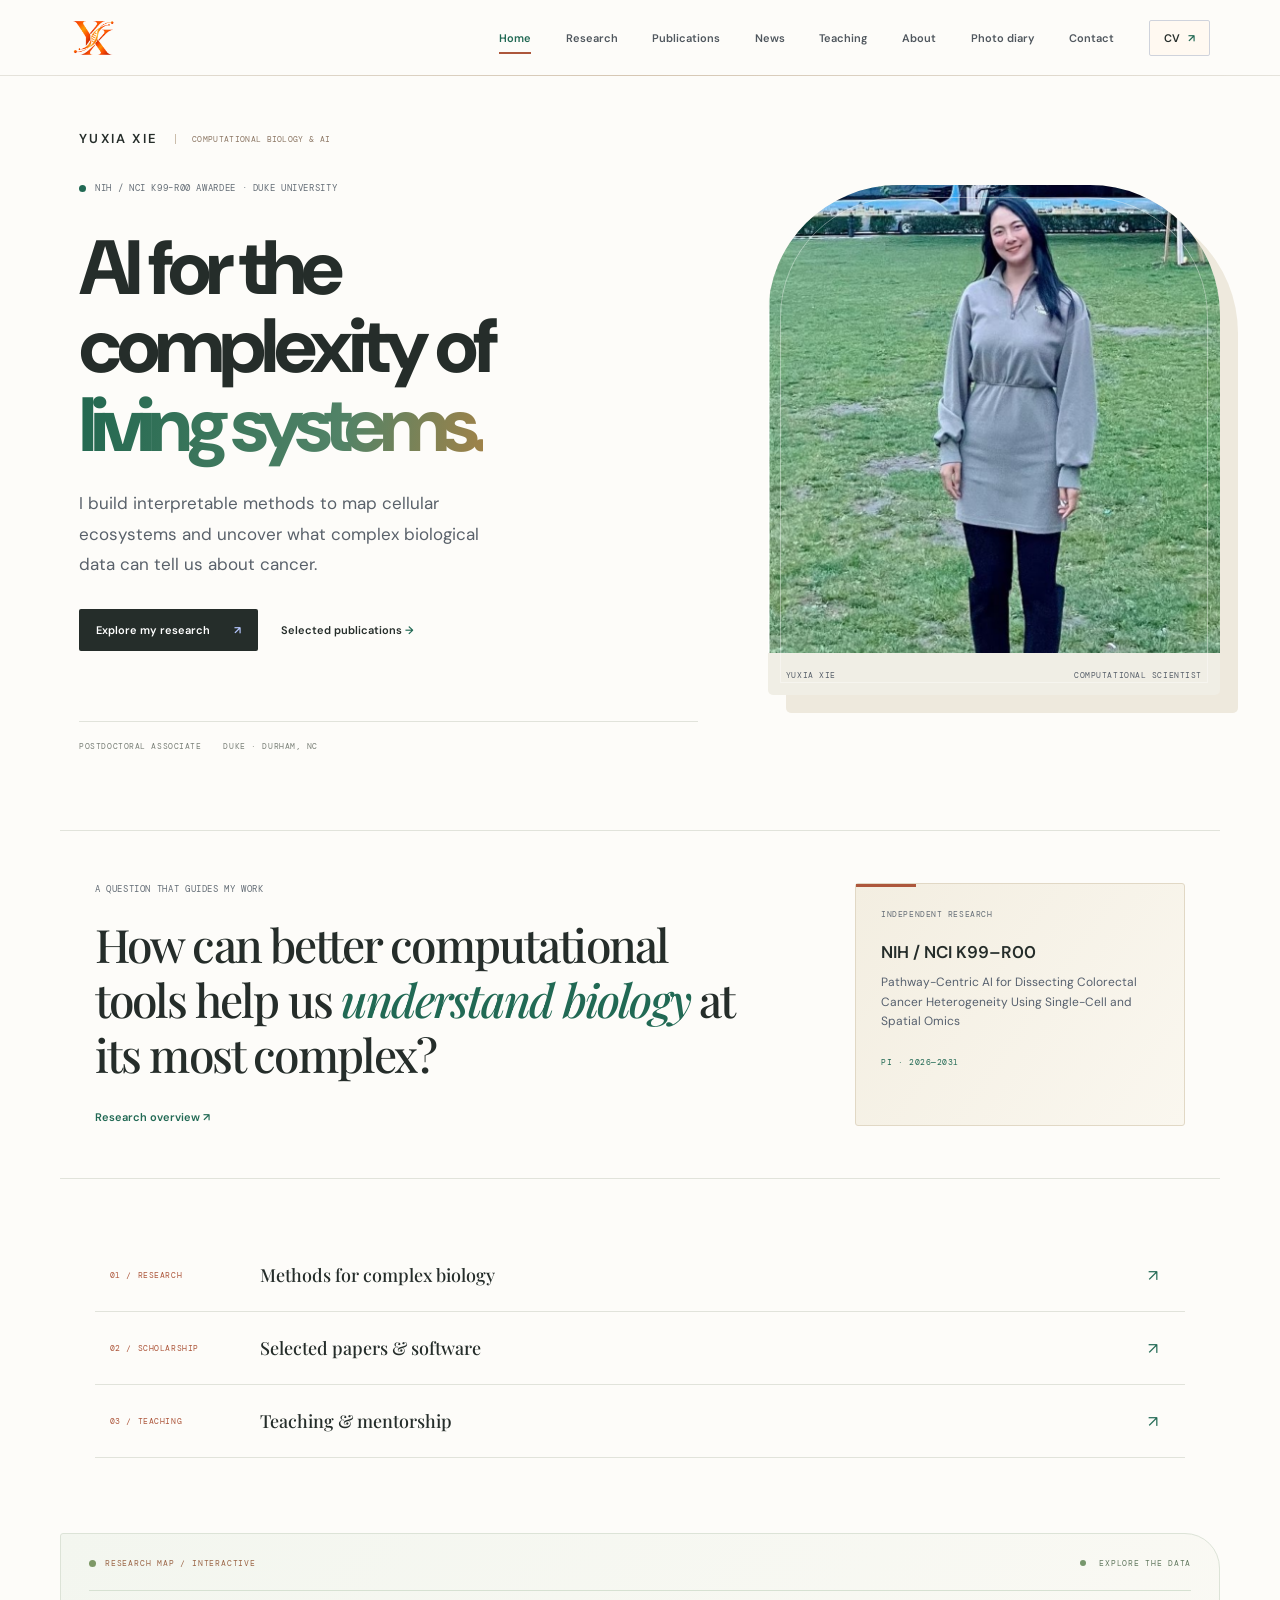
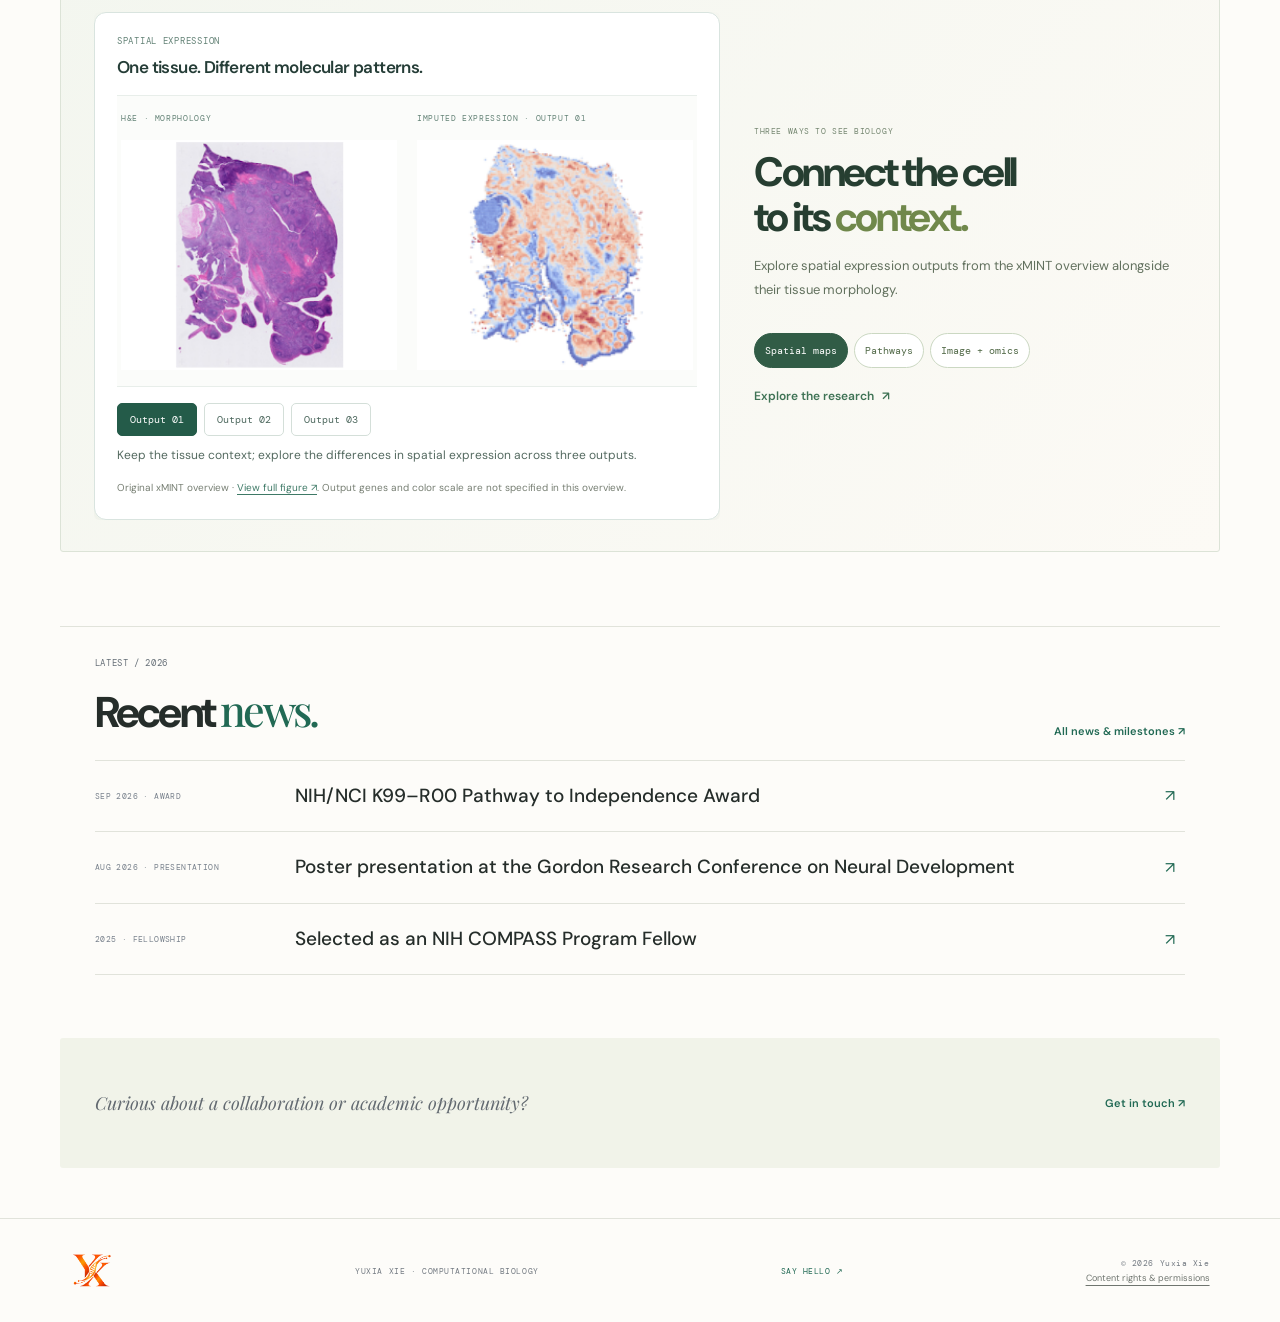
==== commit 4bcb3f9c: "Refine research overview, visual design, and content licensing" ====
--- a/index.html
+++ b/index.html
@@ -1,5 +1,5 @@
-<!doctype html><html lang="en"><head><meta charset="utf-8"><meta name="viewport" content="width=device-width, initial-scale=1"><meta name="theme-color" content="#fbfbf8"><meta name="description" content="Yuxia Xie develops computational methods to connect complex biological data to clear, testable insight."><title>Yuxia Xie | Yuxia Xie</title><link rel="preconnect" href="https://fonts.googleapis.com"><link rel="preconnect" href="https://fonts.gstatic.com" crossorigin><link href="https://fonts.googleapis.com/css2?family=DM+Mono:wght@400;500&family=DM+Sans:wght@400;500;600;700;800&family=Playfair+Display:ital,wght@0,500;0,600;1,500;1,600&display=swap" rel="stylesheet"><link rel="stylesheet" href="style.css"><link rel="stylesheet" href="science.css"></head><body><header class="site-header"><a class="brand brand-image" href="index.html" aria-label="Yuxia Xie home"><img src="logo.png" alt=""></a><button class="menu-toggle" aria-expanded="false" aria-controls="main-nav">MENU <span>☰</span></button><nav id="main-nav"><a href="index.html" data-page="home">Home</a><a href="research.html" data-page="research">Research</a><a href="publications.html" data-page="publications">Publications</a><a href="news.html" data-page="news">News</a><a href="teaching.html" data-page="teaching">Teaching</a><a href="about.html" data-page="about">About</a><a href="field-notes.html" data-page="field-notes">Photo diary</a><a href="contact.html" data-page="contact">Contact</a><a class="nav-cv" href="cv.html" data-page="cv">CV <span>↗</span></a></nav></header><main class="page-shell" data-active="home"><section class="home-hero"><div class="hero-copy"><p class="eyebrow"><i></i> NIH / NCI K99–R00 AWARDEE · DUKE UNIVERSITY</p><h1>AI for the<br>complexity of<br><em>living systems.</em></h1><p class="hero-lede">I build interpretable methods to map cellular ecosystems and uncover what complex biological data can tell us about cancer.</p><div class="hero-links"><a class="pill-link dark" href="research.html">Explore my research <span>↗</span></a><a class="plain-link" href="publications.html">Selected publications <span>→</span></a></div><div class="hero-meta"><span>POSTDOCTORAL ASSOCIATE</span><span>DUKE · DURHAM, NC</span></div></div><div class="hero-portrait"><img src="assets/yuxia-xie.png" alt="Yuxia Xie"/><div class="portrait-caption"><span>YUXIA XIE</span><span>COMPUTATIONAL SCIENTIST</span></div><div class="portrait-side">METHODS · DATA · BIOLOGY</div></div></section>
+<!doctype html><html lang="en"><head><meta charset="utf-8"><meta name="viewport" content="width=device-width, initial-scale=1"><meta name="theme-color" content="#fbfbf8"><meta name="description" content="Yuxia Xie develops computational methods to connect complex biological data to clear, testable insight."><title>Yuxia Xie | Computational Biology &amp; AI</title><link rel="preconnect" href="https://fonts.googleapis.com"><link rel="preconnect" href="https://fonts.gstatic.com" crossorigin><link href="https://fonts.googleapis.com/css2?family=DM+Mono:wght@400;500&family=DM+Sans:wght@400;500;600;700;800&family=Playfair+Display:ital,wght@0,500;0,600;1,500;1,600&display=swap" rel="stylesheet"><link rel="stylesheet" href="style.css"><link rel="stylesheet" href="science.css"><link rel="stylesheet" href="editorial.css"></head><body><header class="site-header"><a class="brand brand-image" href="index.html" aria-label="Yuxia Xie home"><img src="logo.png" alt=""></a><button class="menu-toggle" aria-expanded="false" aria-controls="main-nav">MENU <span>☰</span></button><nav id="main-nav"><a href="index.html" data-page="home">Home</a><a href="research.html" data-page="research">Research</a><a href="publications.html" data-page="publications">Publications</a><a href="news.html" data-page="news">News</a><a href="teaching.html" data-page="teaching">Teaching</a><a href="about.html" data-page="about">About</a><a href="field-notes.html" data-page="field-notes">Photo diary</a><a href="contact.html" data-page="contact">Contact</a><a class="nav-cv" href="cv.html" data-page="cv">CV <span>↗</span></a></nav></header><main class="page-shell" data-active="home"><section class="home-hero"><div class="hero-copy"><div class="hero-signature">YUXIA XIE <span>COMPUTATIONAL BIOLOGY &amp; AI</span></div><p class="eyebrow"><i></i> NIH / NCI K99–R00 AWARDEE · DUKE UNIVERSITY</p><h1>AI for the<br>complexity of<br><em>living systems.</em></h1><p class="hero-lede">I build interpretable methods to map cellular ecosystems and uncover what complex biological data can tell us about cancer.</p><div class="hero-links"><a class="pill-link dark" href="research.html">Explore my research <span>↗</span></a><a class="plain-link" href="publications.html">Selected publications <span>→</span></a></div><div class="hero-meta"><span>POSTDOCTORAL ASSOCIATE</span><span>DUKE · DURHAM, NC</span></div></div><div class="hero-portrait"><img src="assets/yuxia-xie.png" alt="Yuxia Xie"/><div class="portrait-caption"><span>YUXIA XIE</span><span>COMPUTATIONAL SCIENTIST</span></div><div class="portrait-side">METHODS · DATA · BIOLOGY</div></div></section>
 <section class="home-lower"><div class="home-statement"><span class="eyebrow">A QUESTION THAT GUIDES MY WORK</span><h2>How can better computational tools help us <em>understand biology</em> at its most complex?</h2><a class="arrow-link" href="research.html">Research overview <span>↗</span></a></div><aside class="home-highlight"><span class="eyebrow">INDEPENDENT RESEARCH</span><b>NIH / NCI K99–R00</b><p>Pathway-Centric AI for Dissecting Colorectal Cancer Heterogeneity Using Single-Cell and Spatial Omics</p><span class="highlight-years">PI · 2026—2031</span></aside></section>
-<section class="home-index"><a href="research.html"><span>01 / RESEARCH</span><b>Methods for complex biology</b><i>↗</i></a><a href="publications.html"><span>02 / SCHOLARSHIP</span><b>Selected papers & software</b><i>↗</i></a><a href="teaching.html"><span>03 / TEACHING</span><b>Teaching & mentorship</b><i>↗</i></a></section><section class="research-stage reveal" aria-labelledby="stage-title"><div class="stage-top"><span class="eyebrow"><i></i> RESEARCH MAP / INTERACTIVE</span><span class="stage-status"><b></b> EXPLORE THE DATA</span></div><div class="stage-main"><div class="stage-visual"><div data-science-panel="spatial"><div class="science-module spatial-module"><div class="figure-heading"><span>01 / SPATIAL EXPRESSION</span><b>One tissue. Different molecular patterns.</b></div><div class="tissue-pair"><div><span class="data-label">H&E · MORPHOLOGY</span><svg class="figure-crop " viewBox="16 317 161 220" role="img" aria-label="H&E stained tissue section from the xMINT overview"><svg x="16" y="317" width="161" height="220" viewBox="16 317 161 220" overflow="hidden"><image href="assets/imported/research-projects-00.png" width="1280" height="615"/></svg></svg></div><div><span class="data-label map-label">IMPUTED EXPRESSION · OUTPUT 01</span><div class="map-output" data-map-panel="0"><svg class="figure-crop " viewBox="1138 35 122 157" role="img" aria-label="xMINT spatial expression output 1"><svg x="1138" y="35" width="122" height="157" viewBox="1138 35 122 157" overflow="hidden"><image href="assets/imported/research-projects-00.png" width="1280" height="615"/></svg></svg></div><div class="map-output" data-map-panel="1" hidden><svg class="figure-crop " viewBox="1138 195 122 157" role="img" aria-label="xMINT spatial expression output 2"><svg x="1138" y="195" width="122" height="157" viewBox="1138 195 122 157" overflow="hidden"><image href="assets/imported/research-projects-00.png" width="1280" height="615"/></svg></svg></div><div class="map-output" data-map-panel="2" hidden><svg class="figure-crop " viewBox="1138 353 122 157" role="img" aria-label="xMINT spatial expression output 3"><svg x="1138" y="353" width="122" height="157" viewBox="1138 353 122 157" overflow="hidden"><image href="assets/imported/research-projects-00.png" width="1280" height="615"/></svg></svg></div></div></div><div class="figure-controls" role="group" aria-label="Select spatial output"><button data-map="0" aria-pressed="true" class="active">Output 01</button><button data-map="1" aria-pressed="false" class="">Output 02</button><button data-map="2" aria-pressed="false" class="">Output 03</button></div><p class="figure-explanation">Keep the tissue context; explore the differences in spatial expression across three outputs.</p><p class="figure-source">Original xMINT overview · <a href="assets/imported/research-projects-00.png" target="_blank" rel="noreferrer">View full figure ↗</a>. Output genes and color scale are not specified in this overview.</p></div></div><div data-science-panel="pathway" hidden><div class="science-module pathway-module"><div class="figure-heading"><span>02 / PATHWAY STRUCTURE</span><b>Follow a signal from membrane to nucleus.</b></div><svg class="pathway-diagram" viewBox="0 0 600 395" role="img" aria-label="Simplified EGFR to RAS RAF MEK ERK signaling cascade"><defs><marker id="arrowMAPK" viewBox="0 0 10 10" refX="8" refY="5" markerWidth="5" markerHeight="5" orient="auto-start-reverse"><path d="M0 0 10 5 0 10z" fill="#548a7d"/></marker></defs><path d="M30 70H570M30 77H570" stroke="#bad4ca" stroke-width="3"/><text x="22" y="57" class="compartment">MEMBRANE</text><text x="22" y="104" class="compartment">CYTOPLASM</text><rect x="383" y="319" width="177" height="72" rx="35" fill="#f2ece0"/><g fill="none" stroke="#548a7d" stroke-width="2" marker-end="url(#arrowMAPK)"><path class="path-flow" d="M300 60V91"/><path class="path-flow" d="M300 132V163"/><path class="path-flow" d="M300 204V224H135V242"/><path class="path-flow" d="M194 263H240"/><path class="path-flow" d="M359 263H405"/><path class="path-flow" d="M465 283V328"/></g><g class="pathway-node" data-node="0" role="button" tabindex="0" aria-label="Learn about EGFR"><rect x="241" y="20" width="118" height="40" rx="8"/><text x="300" y="38" text-anchor="middle">EGFR</text><text class="node-sub" x="300" y="52" text-anchor="middle">Receptor</text></g><g class="pathway-node" data-node="1" role="button" tabindex="0" aria-label="Learn about GRB2 / SOS"><rect x="241" y="92" width="118" height="40" rx="8"/><text x="300" y="110" text-anchor="middle">GRB2 / SOS</text><text class="node-sub" x="300" y="124" text-anchor="middle">Adaptor + GEF</text></g><g class="pathway-node" data-node="2" role="button" tabindex="0" aria-label="Learn about RAS–GTP"><rect x="241" y="164" width="118" height="40" rx="8"/><text x="300" y="182" text-anchor="middle">RAS–GTP</text><text class="node-sub" x="300" y="196" text-anchor="middle">Molecular switch</text></g><g class="pathway-node" data-node="3" role="button" tabindex="0" aria-label="Learn about RAF"><rect x="76" y="243" width="118" height="40" rx="8"/><text x="135" y="261" text-anchor="middle">RAF</text><text class="node-sub" x="135" y="275" text-anchor="middle">MAP3K</text></g><g class="pathway-node" data-node="4" role="button" tabindex="0" aria-label="Learn about MEK1/2"><rect x="241" y="243" width="118" height="40" rx="8"/><text x="300" y="261" text-anchor="middle">MEK1/2</text><text class="node-sub" x="300" y="275" text-anchor="middle">MAP2K</text></g><g class="pathway-node" data-node="5" role="button" tabindex="0" aria-label="Learn about ERK1/2"><rect x="406" y="243" width="118" height="40" rx="8"/><text x="465" y="261" text-anchor="middle">ERK1/2</text><text class="node-sub" x="465" y="275" text-anchor="middle">MAPK</text></g><g class="pathway-node" data-node="6" role="button" tabindex="0" aria-label="Learn about Nuclear targets"><rect x="406" y="329" width="118" height="40" rx="8"/><text x="465" y="347" text-anchor="middle">Nuclear targets</text><text class="node-sub" x="465" y="361" text-anchor="middle">Transcription</text></g></svg><p class="node-detail" aria-live="polite">Select a molecule to explore its role in the signaling cascade.</p><p class="figure-source">Simplified biological example, not an xGATE result. Arrows indicate signaling steps, including indirect steps. <a href="https://reactome.org/content/detail/R-HSA-177929" target="_blank" rel="noreferrer">EGFR</a> · <a href="https://reactome.org/content/detail/R-HSA-5673001" target="_blank" rel="noreferrer">RAF–MAPK / Reactome ↗</a></p></div></div><div data-science-panel="multimodal" hidden><div class="science-module multimodal-module" data-step="0"><div class="figure-heading"><span>03 / xMINT · MULTIMODAL LEARNING</span><b>From tissue images to molecular detail.</b></div><div class="modality-inputs"><div class="modality-card" data-pipeline="0"><span class="data-label">H&E IMAGE</span><svg class="figure-crop " viewBox="16 317 161 220" role="img" aria-label="Original H&E tissue section"><svg x="16" y="317" width="161" height="220" viewBox="16 317 161 220" overflow="hidden"><image href="assets/imported/research-projects-00.png" width="1280" height="615"/></svg></svg></div><div class="modality-card" data-pipeline="0"><span class="data-label">GENE PANEL</span><svg class="figure-crop " viewBox="17 16 160 159" role="img" aria-label="Schematic expression matrix in the original xMINT figure"><svg x="17" y="16" width="160" height="159" viewBox="17 16 160 159" overflow="hidden"><image href="assets/imported/research-projects-00.png" width="1280" height="615"/></svg></svg></div><div class="modality-card" data-pipeline="1"><span class="data-label">IMAGE PATCH</span><svg class="figure-crop " viewBox="270 406 165 151" role="img" aria-label="Histology patch from the original xMINT figure"><svg x="270" y="406" width="165" height="151" viewBox="270 406 165 151" overflow="hidden"><image href="assets/imported/research-projects-00.png" width="1280" height="615"/></svg></svg></div></div><div class="integration-track"><span></span><b data-pipeline="2">CROSS-MODAL ATTENTION</b><span></span></div><div class="output-strip" data-pipeline="3"><span class="data-label">IMPUTED SPATIAL EXPRESSION</span><svg class="figure-crop " viewBox="1138 35 122 157" role="img" aria-label="xMINT output 1"><svg x="1138" y="35" width="122" height="157" viewBox="1138 35 122 157" overflow="hidden"><image href="assets/imported/research-projects-00.png" width="1280" height="615"/></svg></svg><svg class="figure-crop " viewBox="1138 195 122 157" role="img" aria-label="xMINT output 2"><svg x="1138" y="195" width="122" height="157" viewBox="1138 195 122 157" overflow="hidden"><image href="assets/imported/research-projects-00.png" width="1280" height="615"/></svg></svg><svg class="figure-crop " viewBox="1138 353 122 157" role="img" aria-label="xMINT output 3"><svg x="1138" y="353" width="122" height="157" viewBox="1138 353 122 157" overflow="hidden"><image href="assets/imported/research-projects-00.png" width="1280" height="615"/></svg></svg></div><div class="figure-controls pipeline-controls"><button data-play aria-pressed="false">Play walkthrough</button><button data-step-select="0" aria-label="Step 1: Inputs" aria-pressed="true">01</button><button data-step-select="1" aria-label="Step 2: Image features" aria-pressed="false">02</button><button data-step-select="2" aria-label="Step 3: Integration" aria-pressed="false">03</button><button data-step-select="3" aria-label="Step 4: Imputation" aria-pressed="false">04</button></div><p class="pipeline-detail" aria-live="polite">01 / INPUTS — H&E morphology and a targeted gene panel provide complementary views of the tissue.</p><p class="figure-source">Original xMINT overview · <a href="assets/imported/research-projects-00.png" target="_blank" rel="noreferrer">View full figure ↗</a>. Output genes and color scale are not specified in this overview.</p></div></div></div><div class="stage-copy"><span class="eyebrow">THREE WAYS TO SEE BIOLOGY</span><h2 id="stage-title">Connect the cell<br>to its <em>context.</em></h2><p id="stage-description">Explore spatial expression outputs from the xMINT overview alongside their tissue morphology.</p><div class="stage-tabs" role="group" aria-label="Choose a research lens"><button class="active" data-stage="spatial" aria-pressed="true">Spatial maps</button><button data-stage="pathway" aria-pressed="false">Pathways</button><button data-stage="multimodal" aria-pressed="false">Image + omics</button></div><a href="research.html" class="stage-link">Explore the research <span>↗</span></a></div></div></section>
+<section class="home-index" aria-label="Explore my work"><a href="research.html"><span>01 / RESEARCH</span><b>Methods for complex biology</b><i>↗</i></a><a href="publications.html"><span>02 / SCHOLARSHIP</span><b>Selected papers & software</b><i>↗</i></a><a href="teaching.html"><span>03 / TEACHING</span><b>Teaching & mentorship</b><i>↗</i></a></section><section class="research-stage reveal" aria-labelledby="stage-title"><div class="stage-top"><span class="eyebrow"><i></i> RESEARCH MAP / INTERACTIVE</span><span class="stage-status"><b></b> EXPLORE THE DATA</span></div><div class="stage-main"><div class="stage-visual"><div data-science-panel="spatial"><div class="science-module spatial-module"><div class="figure-heading"><span>SPATIAL EXPRESSION</span><b>One tissue. Different molecular patterns.</b></div><div class="tissue-pair"><div><span class="data-label">H&E · MORPHOLOGY</span><svg class="figure-crop " viewBox="16 317 161 220" role="img" aria-label="H&E stained tissue section from the xMINT overview"><svg x="16" y="317" width="161" height="220" viewBox="16 317 161 220" overflow="hidden"><image href="assets/imported/research-projects-00.png" width="1280" height="615"/></svg></svg></div><div><span class="data-label map-label">IMPUTED EXPRESSION · OUTPUT 01</span><div class="map-output" data-map-panel="0"><svg class="figure-crop " viewBox="1138 35 122 157" role="img" aria-label="xMINT spatial expression output 1"><svg x="1138" y="35" width="122" height="157" viewBox="1138 35 122 157" overflow="hidden"><image href="assets/imported/research-projects-00.png" width="1280" height="615"/></svg></svg></div><div class="map-output" data-map-panel="1" hidden><svg class="figure-crop " viewBox="1138 195 122 157" role="img" aria-label="xMINT spatial expression output 2"><svg x="1138" y="195" width="122" height="157" viewBox="1138 195 122 157" overflow="hidden"><image href="assets/imported/research-projects-00.png" width="1280" height="615"/></svg></svg></div><div class="map-output" data-map-panel="2" hidden><svg class="figure-crop " viewBox="1138 353 122 157" role="img" aria-label="xMINT spatial expression output 3"><svg x="1138" y="353" width="122" height="157" viewBox="1138 353 122 157" overflow="hidden"><image href="assets/imported/research-projects-00.png" width="1280" height="615"/></svg></svg></div></div></div><div class="figure-controls" role="group" aria-label="Select spatial output"><button data-map="0" aria-pressed="true" class="active">Output 01</button><button data-map="1" aria-pressed="false" class="">Output 02</button><button data-map="2" aria-pressed="false" class="">Output 03</button></div><p class="figure-explanation">Keep the tissue context; explore the differences in spatial expression across three outputs.</p><p class="figure-source">Original xMINT overview · <a href="assets/imported/research-projects-00.png" target="_blank" rel="noreferrer">View full figure ↗</a>. Output genes and color scale are not specified in this overview.</p></div></div><div data-science-panel="pathway" hidden><div class="science-module pathway-module"><div class="figure-heading"><span>PATHWAY STRUCTURE</span><b>Follow a signal from membrane to nucleus.</b></div><svg class="pathway-diagram" viewBox="0 0 600 395" role="img" aria-label="Simplified EGFR to RAS RAF MEK ERK signaling cascade"><defs><marker id="arrowMAPK" viewBox="0 0 10 10" refX="8" refY="5" markerWidth="5" markerHeight="5" orient="auto-start-reverse"><path d="M0 0 10 5 0 10z" fill="#548a7d"/></marker></defs><path d="M30 70H570M30 77H570" stroke="#bad4ca" stroke-width="3"/><text x="22" y="57" class="compartment">MEMBRANE</text><text x="22" y="104" class="compartment">CYTOPLASM</text><rect x="383" y="319" width="177" height="72" rx="35" fill="#f2ece0"/><g fill="none" stroke="#548a7d" stroke-width="2" marker-end="url(#arrowMAPK)"><path class="path-flow" d="M300 60V91"/><path class="path-flow" d="M300 132V163"/><path class="path-flow" d="M300 204V224H135V242"/><path class="path-flow" d="M194 263H240"/><path class="path-flow" d="M359 263H405"/><path class="path-flow" d="M465 283V328"/></g><g class="pathway-node" data-node="0" role="button" tabindex="0" aria-label="Learn about EGFR"><rect x="241" y="20" width="118" height="40" rx="8"/><text x="300" y="38" text-anchor="middle">EGFR</text><text class="node-sub" x="300" y="52" text-anchor="middle">Receptor</text></g><g class="pathway-node" data-node="1" role="button" tabindex="0" aria-label="Learn about GRB2 / SOS"><rect x="241" y="92" width="118" height="40" rx="8"/><text x="300" y="110" text-anchor="middle">GRB2 / SOS</text><text class="node-sub" x="300" y="124" text-anchor="middle">Adaptor + GEF</text></g><g class="pathway-node" data-node="2" role="button" tabindex="0" aria-label="Learn about RAS–GTP"><rect x="241" y="164" width="118" height="40" rx="8"/><text x="300" y="182" text-anchor="middle">RAS–GTP</text><text class="node-sub" x="300" y="196" text-anchor="middle">Molecular switch</text></g><g class="pathway-node" data-node="3" role="button" tabindex="0" aria-label="Learn about RAF"><rect x="76" y="243" width="118" height="40" rx="8"/><text x="135" y="261" text-anchor="middle">RAF</text><text class="node-sub" x="135" y="275" text-anchor="middle">MAP3K</text></g><g class="pathway-node" data-node="4" role="button" tabindex="0" aria-label="Learn about MEK1/2"><rect x="241" y="243" width="118" height="40" rx="8"/><text x="300" y="261" text-anchor="middle">MEK1/2</text><text class="node-sub" x="300" y="275" text-anchor="middle">MAP2K</text></g><g class="pathway-node" data-node="5" role="button" tabindex="0" aria-label="Learn about ERK1/2"><rect x="406" y="243" width="118" height="40" rx="8"/><text x="465" y="261" text-anchor="middle">ERK1/2</text><text class="node-sub" x="465" y="275" text-anchor="middle">MAPK</text></g><g class="pathway-node" data-node="6" role="button" tabindex="0" aria-label="Learn about Nuclear targets"><rect x="406" y="329" width="118" height="40" rx="8"/><text x="465" y="347" text-anchor="middle">Nuclear targets</text><text class="node-sub" x="465" y="361" text-anchor="middle">Transcription</text></g></svg><p class="node-detail" aria-live="polite">Select a molecule to explore its role in the signaling cascade.</p><p class="figure-source">Simplified biological example, not an xGATE result. Arrows indicate signaling steps, including indirect steps. <a href="https://reactome.org/content/detail/R-HSA-177929" target="_blank" rel="noreferrer">EGFR</a> · <a href="https://reactome.org/content/detail/R-HSA-5673001" target="_blank" rel="noreferrer">RAF–MAPK / Reactome ↗</a></p></div></div><div data-science-panel="multimodal" hidden><div class="science-module multimodal-module" data-step="0"><div class="figure-heading"><span>xMINT · MULTIMODAL LEARNING</span><b>From tissue images to molecular detail.</b></div><div class="modality-inputs"><div class="modality-card" data-pipeline="0"><span class="data-label">H&E IMAGE</span><svg class="figure-crop " viewBox="16 317 161 220" role="img" aria-label="Original H&E tissue section"><svg x="16" y="317" width="161" height="220" viewBox="16 317 161 220" overflow="hidden"><image href="assets/imported/research-projects-00.png" width="1280" height="615"/></svg></svg></div><div class="modality-card" data-pipeline="0"><span class="data-label">GENE PANEL</span><svg class="figure-crop " viewBox="17 16 160 159" role="img" aria-label="Schematic expression matrix in the original xMINT figure"><svg x="17" y="16" width="160" height="159" viewBox="17 16 160 159" overflow="hidden"><image href="assets/imported/research-projects-00.png" width="1280" height="615"/></svg></svg></div><div class="modality-card" data-pipeline="1"><span class="data-label">IMAGE PATCH</span><svg class="figure-crop " viewBox="270 406 165 151" role="img" aria-label="Histology patch from the original xMINT figure"><svg x="270" y="406" width="165" height="151" viewBox="270 406 165 151" overflow="hidden"><image href="assets/imported/research-projects-00.png" width="1280" height="615"/></svg></svg></div></div><div class="integration-track"><span></span><b data-pipeline="2">CROSS-MODAL ATTENTION</b><span></span></div><div class="output-strip" data-pipeline="3"><span class="data-label">IMPUTED SPATIAL EXPRESSION</span><svg class="figure-crop " viewBox="1138 35 122 157" role="img" aria-label="xMINT output 1"><svg x="1138" y="35" width="122" height="157" viewBox="1138 35 122 157" overflow="hidden"><image href="assets/imported/research-projects-00.png" width="1280" height="615"/></svg></svg><svg class="figure-crop " viewBox="1138 195 122 157" role="img" aria-label="xMINT output 2"><svg x="1138" y="195" width="122" height="157" viewBox="1138 195 122 157" overflow="hidden"><image href="assets/imported/research-projects-00.png" width="1280" height="615"/></svg></svg><svg class="figure-crop " viewBox="1138 353 122 157" role="img" aria-label="xMINT output 3"><svg x="1138" y="353" width="122" height="157" viewBox="1138 353 122 157" overflow="hidden"><image href="assets/imported/research-projects-00.png" width="1280" height="615"/></svg></svg></div><div class="figure-controls pipeline-controls"><button data-play aria-pressed="false">Play walkthrough</button><button data-step-select="0" aria-label="Step 1: Inputs" aria-pressed="true">01</button><button data-step-select="1" aria-label="Step 2: Image features" aria-pressed="false">02</button><button data-step-select="2" aria-label="Step 3: Integration" aria-pressed="false">03</button><button data-step-select="3" aria-label="Step 4: Imputation" aria-pressed="false">04</button></div><p class="pipeline-detail" aria-live="polite">01 / INPUTS — H&E morphology and a targeted gene panel provide complementary views of the tissue.</p><p class="figure-source">Original xMINT overview · <a href="assets/imported/research-projects-00.png" target="_blank" rel="noreferrer">View full figure ↗</a>. Output genes and color scale are not specified in this overview.</p></div></div></div><div class="stage-copy"><span class="eyebrow">THREE WAYS TO SEE BIOLOGY</span><h2 id="stage-title">Connect the cell<br>to its <em>context.</em></h2><p id="stage-description">Explore spatial expression outputs from the xMINT overview alongside their tissue morphology.</p><div class="stage-tabs" role="group" aria-label="Choose a research lens"><button class="active" data-stage="spatial" aria-pressed="true">Spatial maps</button><button data-stage="pathway" aria-pressed="false">Pathways</button><button data-stage="multimodal" aria-pressed="false">Image + omics</button></div><a href="research.html" class="stage-link">Explore the research <span>↗</span></a></div></div></section>
 <section class="home-news reveal"><div class="news-heading"><div><span class="eyebrow">LATEST / 2026</span><h2>Recent <em>news.</em></h2></div><a class="arrow-link" href="news.html">All news & milestones ↗</a></div><div class="home-news-list"><a href="news.html#k99"><span>SEP 2026 · AWARD</span><b>NIH/NCI K99–R00 Pathway to Independence Award</b><i>↗</i></a><a href="news.html#gordon"><span>AUG 2026 · PRESENTATION</span><b>Poster presentation at the Gordon Research Conference on Neural Development</b><i>↗</i></a><a href="news.html#compass"><span>2025 · FELLOWSHIP</span><b>Selected as an NIH COMPASS Program Fellow</b><i>↗</i></a></div></section>
-<section class="home-end"><p>Curious about a collaboration or academic opportunity?</p><a href="mailto:yuxia.xie@duke.edu">Get in touch ↗</a></section></main><footer class="site-footer"><a class="brand brand-image" href="index.html" aria-label="Yuxia Xie home"><img src="logo.png" alt=""></a><span>YUXIA XIE · COMPUTATIONAL BIOLOGY</span><a href="mailto:yuxia.xie@duke.edu">SAY HELLO ↗</a><span>© 2026</span></footer><div class="lightbox" aria-hidden="true"><button class="lightbox-close" aria-label="Close image">×</button><img alt=""></div><script src="script.js"></script><script src="science.js"></script></body></html>+<section class="home-end"><p>Curious about a collaboration or academic opportunity?</p><a href="mailto:yuxia.xie@duke.edu">Get in touch ↗</a></section></main><footer class="site-footer"><a class="brand brand-image" href="index.html" aria-label="Yuxia Xie home"><img src="logo.png" alt=""></a><span>YUXIA XIE · COMPUTATIONAL BIOLOGY</span><a href="mailto:yuxia.xie@duke.edu">SAY HELLO ↗</a><span class="footer-rights">© 2026 Yuxia Xie<br><a href="rights.html">Content rights &amp; permissions</a></span></footer><div class="lightbox" aria-hidden="true"><button class="lightbox-close" aria-label="Close image">×</button><img alt=""></div><script src="script.js"></script><script src="science.js"></script></body></html>
--- a/editorial.css
+++ b/editorial.css
@@ -0,0 +1,22 @@
+/* Shared editorial treatment. Content and figures remain the focus. */
+:root{--paper:#fdfcf9;--ink:#252d2a;--blue:#216954;--line:#e1e3db;--copper:#ad573c;--serif:'Playfair Display',Georgia,serif}
+body{background:var(--paper)}::selection{background:#e6c3a9;color:#252d2a}a,button{-webkit-tap-highlight-color:transparent}a:focus-visible,button:focus-visible,summary:focus-visible{outline:2px solid var(--copper);outline-offset:5px}html{scroll-padding-top:150px}.site-header{background:#fdfcf9eb;border-bottom-color:#e5e3dc}.site-header:after{content:'';position:absolute;bottom:-1px;left:0;width:100%;height:1px;background:linear-gradient(90deg,transparent,#b78d6155,transparent)}nav a{position:relative}nav a[data-page]:after{content:'';position:absolute;left:0;right:0;bottom:-9px;height:2px;background:var(--copper);transform:scaleX(0);transform-origin:left;transition:transform .2s}nav a:hover:after,nav a[aria-current=page]:after{transform:scaleX(1)}nav a.nav-cv:after{display:none}.nav-cv{background:#fff9f1} .page-intro{position:relative;border-bottom:1px solid var(--line);margin-bottom:30px}.page-intro:after{content:'';position:absolute;bottom:-1px;left:0;width:72px;height:3px;background:var(--copper)}.page-intro .eyebrow{color:var(--copper);font-size:10px;letter-spacing:.13em}.page-intro h1{font-size:clamp(48px,6.4vw,82px);letter-spacing:-.055em}.page-intro .intro-lede{font-size:16px;max-width:640px;line-height:1.85}.site-footer{border-top:1px solid var(--line);padding-block:30px}.footer-rights{line-height:1.8!important;text-align:right}.footer-rights a{font:9px var(--sans);letter-spacing:0;text-underline-offset:4px;color:#6f756f}.text-cta{display:inline-flex;align-items:center;gap:25px;color:var(--blue);font:600 13px var(--sans);text-decoration:none;border-bottom:1px solid #b6c9bb;padding:10px 0}.text-cta span{transition:transform .2s;color:var(--copper)}.text-cta:hover span{transform:translate(3px,-3px)}
+/* Home: a more defined identity, framing, and rhythm. */
+.hero-signature{display:flex;align-items:center;gap:17px;font:600 13px var(--sans);letter-spacing:.17em;margin-bottom:35px}.hero-signature span{border-left:1px solid #cbbdab;padding-left:16px;color:#8d7866;font:8px var(--mono);letter-spacing:.04em}.home-hero{gap:7%;padding-top:54px}.home-hero .hero-copy h1{font-size:clamp(61px,7.4vw,103px);line-height:.98;letter-spacing:-.065em}.home-hero .hero-copy h1 em{background:linear-gradient(100deg,#226850 0%,#528367 65%,#a18248 100%);background-clip:text;-webkit-background-clip:text;color:transparent}.hero-portrait{border-radius:130px 130px 5px 5px;box-shadow:18px 18px 0 #eee9dd;isolation:isolate}.hero-portrait:before{content:'';position:absolute;inset:12px;border:1px solid #ffffff60;border-radius:120px 120px 0 0;z-index:1;pointer-events:none}.hero-portrait img{transition:transform 1s}.hero-portrait:hover img{transform:scale(1.025)}.portrait-caption{z-index:2}.portrait-side{display:none}.hero-lede{font-size:17px;line-height:1.8}.hero-meta{border-top:1px solid var(--line);padding-top:19px;color:#7a8078}.home-lower{margin-top:25px}.home-highlight{background:linear-gradient(125deg,#f3eee1,#faf7ef);border:1px solid #e1d8c5;border-radius:3px;position:relative}.home-highlight:before{content:'';position:absolute;top:0;left:0;width:60px;height:3px;background:var(--copper)}.home-index{gap:0}.home-index>a{padding:24px 15px;transition:background .2s,padding .2s}.home-index>a:hover{padding-left:24px;background:#f3f4eb}.home-index>a>span{color:var(--copper)}.research-stage{border-radius:3px 35px 3px 3px;background:linear-gradient(130deg,#f3f6ef,#fcfaf5);border-color:#dce3d7;margin-top:75px}.research-stage .stage-top .eyebrow{letter-spacing:.1em;color:#9b6647}.research-stage .science-module{box-shadow:0 16px 40px #315c4610}.stage-copy h2{font-size:clamp(30px,3.2vw,43px)}.stage-tabs button{border-radius:20px}.stage-top{padding-bottom:22px}.home-news-list>a{padding-block:22px}.home-news-list b{font:500 19px/1.4 var(--sans)}.home-end{background:#f1f3e9;padding:35px!important;border-radius:3px;margin-bottom:50px}
+/* Research opening: real tissue imagery and a clear map of the program. */
+.research-intro{display:grid;grid-template-columns:1.15fr 1fr;gap:70px;padding:72px 0 62px;align-items:center}.research-intro .eyebrow{color:var(--copper);font-size:10px;letter-spacing:.12em}.research-intro h1{font:500 clamp(48px,5.6vw,76px)/1.06 var(--serif);letter-spacing:-.055em;margin:27px 0}.research-intro h1 em{color:var(--blue);font-weight:500}.research-intro .intro-lede{font:16px/1.9 var(--sans);max-width:415px;color:#687369;margin-bottom:24px}.research-atlas{position:relative;margin:0;padding:26px 24px;background:linear-gradient(145deg,#f6f2e8,#eef3eb);border:1px solid #e0e1d4;border-radius:120px 5px 5px 5px;box-shadow:12px 12px 0 #f3eee5}.atlas-top{display:flex;justify-content:space-between;gap:10px;padding:16px 0 25px 26px;font:8px var(--mono);letter-spacing:.08em;color:#8b7059}.atlas-images{display:grid;grid-template-columns:1fr 22px 1fr;gap:7px;align-items:center}.atlas-images>div{min-width:0;background:#fff;border-radius:100px 100px 2px 2px;padding:22px 9px 14px;box-shadow:0 10px 20px #2d463207}.atlas-crop{display:block;width:100%;height:218px}.atlas-images>div>span{display:block;text-align:center;font:7px var(--mono);color:#7c8a79;margin-top:14px}.atlas-connector{color:var(--copper);font-size:23px}.research-atlas figcaption{font:500 25px/1.35 var(--serif);letter-spacing:-.025em;margin:25px 0 0 5px}.research-atlas figcaption em{color:#6e8166}.research-atlas figcaption small{font:9px/1.5 var(--sans);color:#8d9283;display:block;margin-top:16px}.research-nav{display:grid;grid-template-columns:repeat(3,1fr);gap:0;position:sticky;top:76px;z-index:5;background:#fdfcf9f5;backdrop-filter:blur(16px);border-block:1px solid #dbdfd4;margin-bottom:15px}.research-nav a{display:flex;align-items:center;gap:12px;padding:20px 18px;color:#5c6b5c;font:500 12px var(--sans);text-decoration:none;border-right:1px solid #e1e4da}.research-nav a:last-child{border:0}.research-nav a span{font:10px var(--mono);color:var(--copper)}.research-nav a b{margin-left:auto;font-weight:400;color:#9f8161}.research-nav a:hover,.research-nav a[aria-current]{background:#edf2e8;color:#285638}
+/* One number per project. Headings, demonstrations, and methods stay together. */
+.research-chapter{padding:52px 0 60px;border-bottom:1px solid var(--line);scroll-margin-top:145px}.chapter-heading{display:flex;align-items:center;gap:22px;margin-bottom:33px}.chapter-number{font:500 67px/1 var(--serif);color:#b6bda8;letter-spacing:-.06em}.chapter-heading .eyebrow{margin:0 0 8px;color:#8b765d;font-size:9px;letter-spacing:.12em}.project-name{font:600 24px var(--sans);letter-spacing:-.045em}.chapter-tags{margin-left:auto;max-width:270px;text-align:right;font:8px/1.8 var(--mono);letter-spacing:.05em;color:#7a8473}.chapter-layout{display:grid;grid-template-columns:.95fr 1.2fr;gap:65px;align-items:center}.chapter-copy h2{font:500 clamp(31px,3.4vw,45px)/1.15 var(--serif);letter-spacing:-.04em;margin:0 0 25px}.chapter-copy h2 em{color:var(--blue);font-weight:500}.chapter-copy>p{font:14px/1.9 var(--sans);color:#657063;max-width:430px}.research-question{border-left:2px solid #b88159;padding:5px 0 5px 20px;margin:30px 0 20px;max-width:420px}.research-question>span{font:8px var(--mono);letter-spacing:.12em;color:#9e7758}.research-question p{font:500 17px/1.6 var(--serif);margin:10px 0 0;color:#4b5946}.chapter-layout .science-module{padding:25px;border-radius:5px 26px 5px 5px;box-shadow:0 15px 35px #22392208}.chapter-layout .figure-heading>span{font-size:8px;color:#9b6d4a;letter-spacing:.09em}.chapter-layout .figure-heading>b{font-size:18px}.chapter-layout .pathway-diagram{max-height:340px}.science-module .node-detail{background:#f4f4eb;border-left-color:#b89a6b}.science-module .figure-source{font-size:10px;color:#767e72}.method-details{margin-top:30px;border:1px solid #dfe4d8;border-radius:5px;background:#fff}.method-details summary{cursor:pointer;display:flex;align-items:center;gap:25px;padding:22px 25px;font:500 13px var(--sans);color:#41563e;list-style:none}.method-details summary::-webkit-details-marker{display:none}.method-details summary>span{font:8px var(--mono);letter-spacing:.08em;color:#98805f}.method-details summary>b{font-size:23px;font-weight:400;margin-left:auto;color:var(--copper);transition:transform .2s}.method-details[open] summary>b{transform:rotate(45deg)}.method-details .method-figure{border:0;border-top:1px solid #e8ebdf;margin:0;padding:25px;box-shadow:none}.method-details .method-figure figcaption{display:none}.research-chapter .spatial-deep-dive{margin:36px 0 0;padding:32px;background:#f2f4ed;border:0;border-radius:5px;gap:40px}.spatial-deep-dive h2{font-size:33px}.research-chapter .spatial-deep-dive .science-module{box-shadow:none}.funding-strip{margin-top:38px;background:#f2eee4;border-top:2px solid #b1875f;padding:28px!important}.funding-strip b{line-height:1.5}.funding-strip span{line-height:1.7}
+/* Secondary pages share a softer editorial hierarchy. */
+.diary-grid{padding-top:12px}.diary-card .photo-frame{border-radius:3px}.diary-card figcaption{border-bottom:1px solid #e5e6dc;padding-bottom:20px}.diary-card figcaption span{color:#9b7251}.news-card{transition:background .2s}.news-card:hover{background:#f5f5ed}.news-card h2{line-height:1.4}.rights-copy{max-width:790px;padding:0 0 65px}.rights-copy h2{font:500 29px var(--serif);letter-spacing:-.035em;margin:36px 0 15px}.rights-copy p,.rights-copy li{font:14px/1.9 var(--sans);color:#606a60}.rights-copy a{color:var(--blue);text-underline-offset:4px}.rights-copy .rights-summary{padding:25px;background:#f0f3e9;border-left:2px solid #a68b5c}
+@media(max-width:1050px){.research-intro{gap:35px}.research-intro h1{font-size:61px}.chapter-layout{gap:32px}.hero-signature{flex-wrap:wrap;gap:12px}.hero-signature span{font-size:7px}.research-nav a{padding:18px 12px;gap:8px}.atlas-crop{height:180px}.chapter-tags{max-width:220px}}
+@media(max-width:800px){.research-intro{grid-template-columns:1fr 1fr;gap:24px;padding:45px 0}.research-intro h1{font-size:48px}.research-atlas{padding:20px 15px;border-top-left-radius:75px}.atlas-top{font-size:6px;padding-left:15px}.atlas-crop{height:155px}.atlas-images>div{padding:15px 5px}.atlas-images>div>span{font-size:6px}.research-atlas figcaption{font-size:21px}.chapter-layout{grid-template-columns:1fr;gap:28px}.chapter-copy{max-width:660px}.chapter-copy>p{max-width:100%}.research-question{max-width:100%}.chapter-layout .science-module{max-width:100%;width:100%}.chapter-layout .pathway-diagram{max-height:390px}.research-chapter .spatial-deep-dive{grid-template-columns:1fr;padding:22px}.home-hero .hero-copy h1{font-size:72px}.hero-signature span{display:none}.hero-portrait{box-shadow:9px 9px 0 #eee9dd}.research-nav a{font-size:10px}}
+@media(max-width:650px){html{scroll-padding-top:125px}.page-intro{padding-top:38px}.page-intro h1{font-size:49px}.page-intro .intro-lede{font-size:14px}.home-hero{padding-top:34px}.home-hero .hero-copy h1{font-size:clamp(56px,13vw,76px)}.hero-signature{margin-bottom:22px;font-size:11px}.hero-signature span{display:block}.hero-portrait{border-radius:90px 90px 3px 3px}.hero-portrait:before{border-radius:80px 80px 0 0}.hero-lede{font-size:15px}.home-news-list b{font-size:15px}.home-end{padding:24px!important}.research-intro{grid-template-columns:1fr;padding:35px 0;gap:35px}.research-intro h1{font-size:57px}.research-intro h1 br:nth-of-type(2){display:none}.research-intro .intro-lede{font-size:15px}.research-atlas{max-width:460px;width:100%;justify-self:center;padding:22px}.atlas-crop{height:190px}.atlas-top{font-size:7px}.atlas-images>div>span{font-size:7px}.research-atlas figcaption{font-size:24px}.research-nav{top:65px;gap:0}.research-nav a{padding:15px 6px;font-size:9px;gap:5px;white-space:normal;line-height:1.45}.research-nav a span{font-size:9px}.research-nav a b{display:none}.research-chapter{padding:35px 0;scroll-margin-top:125px}.chapter-number{font-size:55px}.chapter-heading{gap:15px;margin-bottom:28px;flex-wrap:wrap}.chapter-tags{display:none}.chapter-heading .eyebrow{font-size:8px}.project-name{font-size:22px}.chapter-copy h2{font-size:37px}.chapter-copy>p{font-size:14px}.chapter-layout .science-module{padding:17px}.method-details summary{padding:18px 15px;gap:12px;font-size:11px}.method-details summary>span{font-size:7px;max-width:50px;line-height:1.6}.method-details .method-figure{padding:13px}.research-chapter .spatial-deep-dive{padding:18px 12px}.footer-rights{text-align:left;font-size:8px}.site-footer{gap:18px}.stage-copy h2{font-size:33px}.stage-tabs button{padding:9px}.rights-copy h2{font-size:25px}.rights-copy p,.rights-copy li{font-size:13px}}
+@media(prefers-reduced-motion:reduce){html{scroll-behavior:auto}*,*:before,*:after{animation:none!important;transition:none!important}}
+/* Keep the home headline intentional at laptop widths. */
+@media(min-width:801px){.home-hero{grid-template-columns:1.2fr .85fr;gap:6%;min-height:680px}.home-hero .hero-copy h1{font-size:clamp(60px,6vw,84px);line-height:1.02}.home-hero .hero-copy h1 em{white-space:nowrap}.hero-portrait{height:510px}}
+.hero-portrait{overflow:hidden;padding:0 0 42px;background:#f0eee5;transform:none}.hero-portrait>img{filter:none}.portrait-caption{left:18px;right:18px}
+@media(max-width:650px){.hero-portrait{padding-bottom:38px}.hero-signature{font-size:10px;gap:10px}.hero-signature span{font-size:6px;padding-left:10px}}
+/* A program-wide figure introduces the projects before the detailed chapters. */
+.research-overview-intro{padding:56px 0 30px;max-width:950px}.research-overview-intro>.eyebrow{color:var(--copper);font-size:10px;letter-spacing:.12em}.research-overview-intro h1{font:500 clamp(42px,4.5vw,61px)/1.1 var(--serif);letter-spacing:-.05em;margin:23px 0}.research-overview-intro h1 em{color:var(--blue);font-weight:500}.research-overview-intro>p:last-child{font:15px/1.85 var(--sans);color:#677064;max-width:790px;margin-bottom:0}.program-overview{margin:5px 0 45px;border:1px solid #e1e5d8;border-radius:5px;background:white;box-shadow:0 14px 40px #33432c06;padding:18px}.overview-caption-top{display:flex;justify-content:space-between;gap:16px;padding:2px 9px 18px;font:8px var(--mono);letter-spacing:.08em;color:#9b7654}.overview-image{border:0;background:transparent;padding:0;width:100%;display:block;cursor:zoom-in}.overview-image img{display:block;width:100%;height:auto;border-radius:5px}.program-overview>figcaption{display:flex;justify-content:space-between;gap:20px;margin-top:16px;padding-inline:7px;font:10px/1.7 var(--sans);color:#7b8174}.program-overview>figcaption>a{color:var(--blue);white-space:nowrap;text-underline-offset:4px}.projects-introduction{display:flex;align-items:center;justify-content:space-between;gap:30px;margin:0 0 23px}.projects-introduction .eyebrow{color:var(--copper);font-size:9px;white-space:nowrap}.projects-introduction p{font:500 18px/1.5 var(--serif);color:#5c6b55;margin:0}.program-overview+.projects-introduction+.research-nav{margin-bottom:0}.research-chapter{scroll-margin-top:75px}
+@media(max-width:650px){.research-overview-intro{padding:30px 0 24px}.research-overview-intro h1{font-size:42px}.research-overview-intro>p:last-child{font-size:14px}.program-overview{padding:10px;margin-bottom:28px}.overview-caption-top{font-size:7px;padding:5px 3px 12px}.overview-caption-top>span:last-child{display:none}.program-overview>figcaption{font-size:9px;display:block;padding:0;margin-top:10px}.program-overview>figcaption a{display:block;margin-top:8px}.projects-introduction{display:block;margin-bottom:17px}.projects-introduction p{font-size:17px}.research-chapter{scroll-margin-top:65px}.lightbox img[src$="research-overview.svg"]{max-width:100%;width:1300px}}
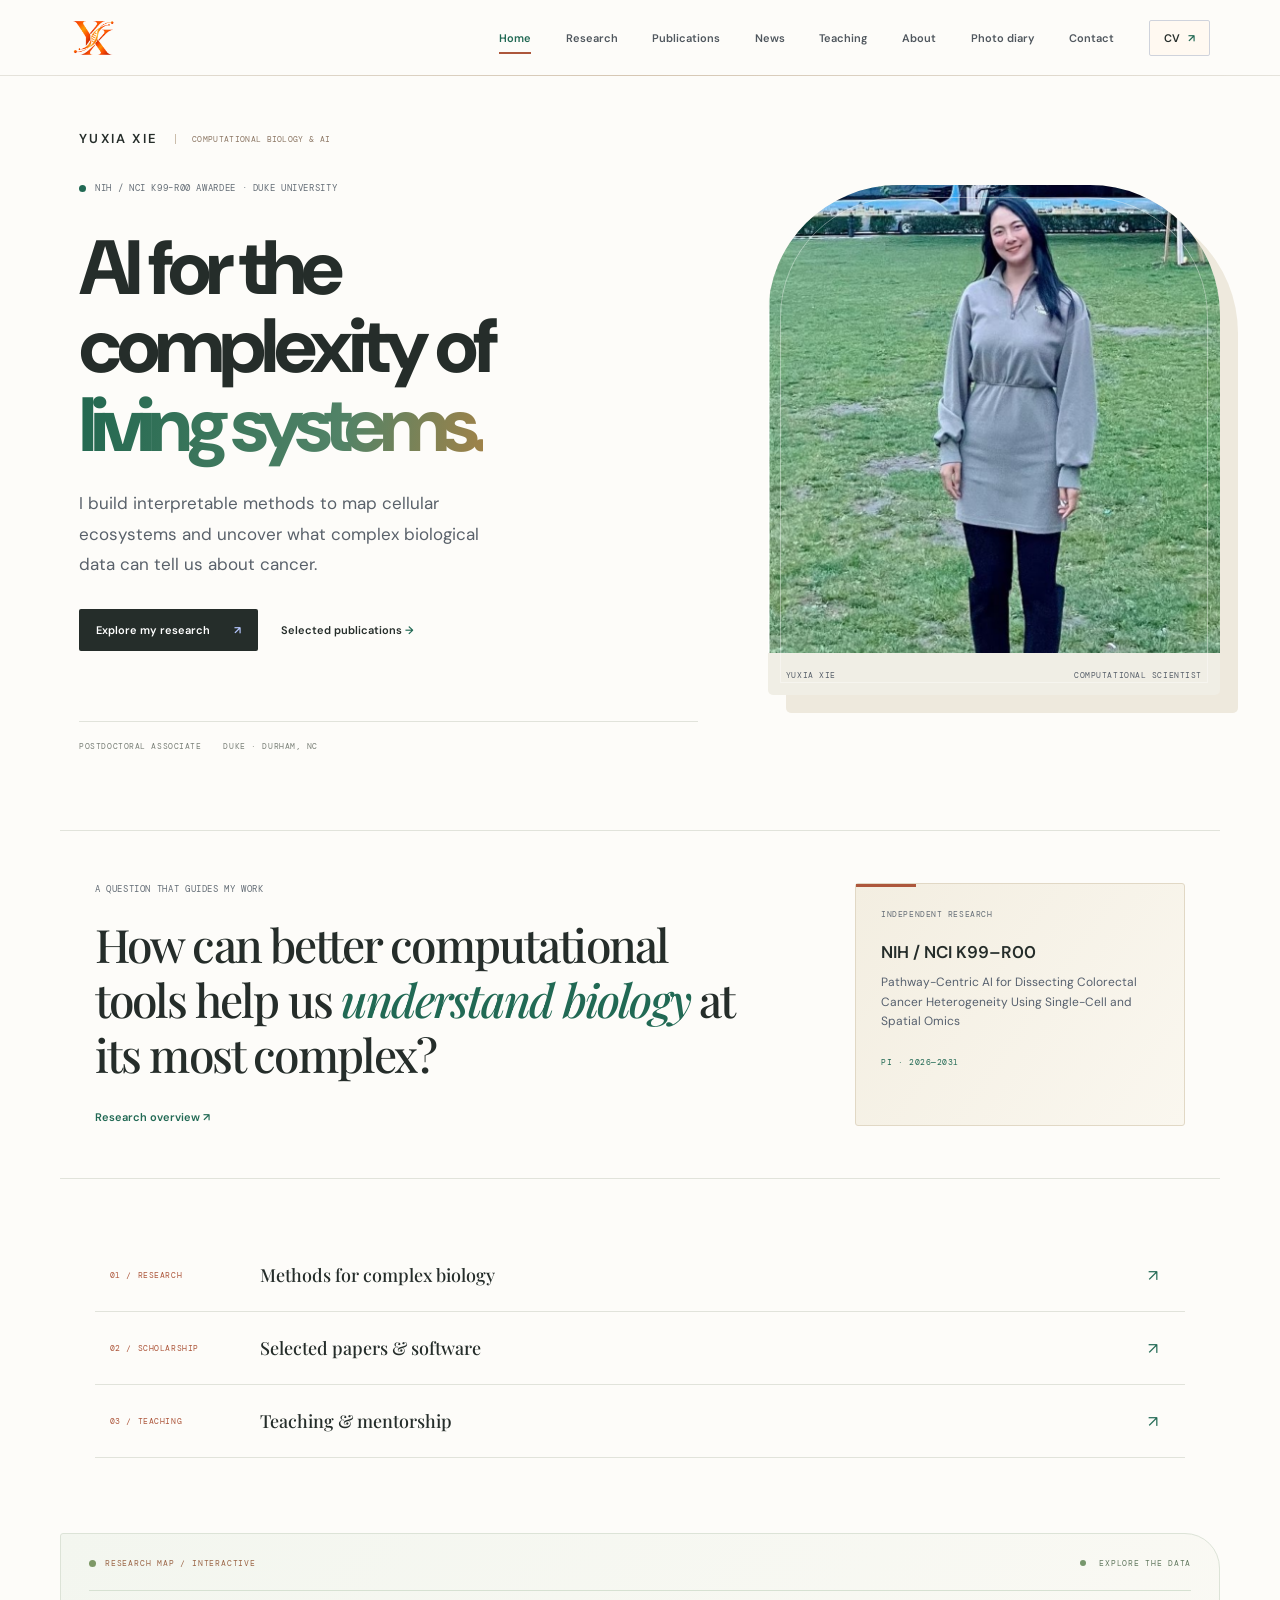
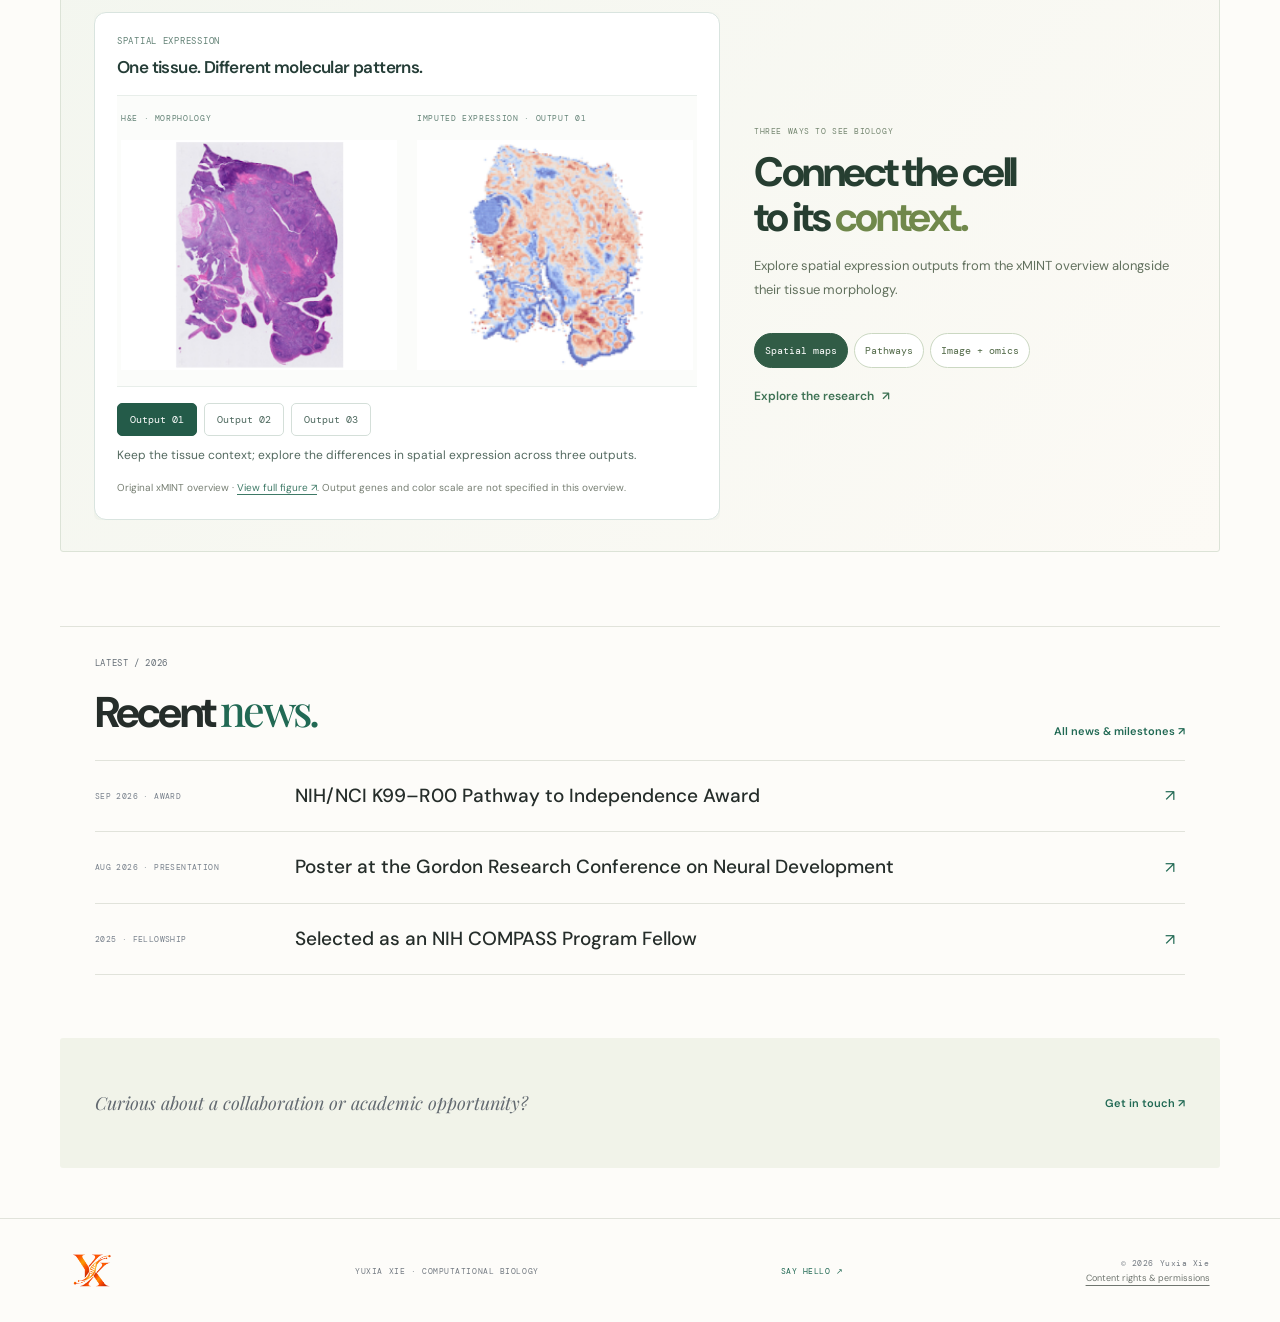
==== commit c480158c: "modified:   about.html 	modified:   index.html 	modified:   news.html" ====
--- a/index.html
+++ b/index.html
@@ -1,5 +1,5 @@
 <!doctype html><html lang="en"><head><meta charset="utf-8"><meta name="viewport" content="width=device-width, initial-scale=1"><meta name="theme-color" content="#fbfbf8"><meta name="description" content="Yuxia Xie develops computational methods to connect complex biological data to clear, testable insight."><title>Yuxia Xie | Computational Biology &amp; AI</title><link rel="preconnect" href="https://fonts.googleapis.com"><link rel="preconnect" href="https://fonts.gstatic.com" crossorigin><link href="https://fonts.googleapis.com/css2?family=DM+Mono:wght@400;500&family=DM+Sans:wght@400;500;600;700;800&family=Playfair+Display:ital,wght@0,500;0,600;1,500;1,600&display=swap" rel="stylesheet"><link rel="stylesheet" href="style.css"><link rel="stylesheet" href="science.css"><link rel="stylesheet" href="editorial.css"></head><body><header class="site-header"><a class="brand brand-image" href="index.html" aria-label="Yuxia Xie home"><img src="logo.png" alt=""></a><button class="menu-toggle" aria-expanded="false" aria-controls="main-nav">MENU <span>☰</span></button><nav id="main-nav"><a href="index.html" data-page="home">Home</a><a href="research.html" data-page="research">Research</a><a href="publications.html" data-page="publications">Publications</a><a href="news.html" data-page="news">News</a><a href="teaching.html" data-page="teaching">Teaching</a><a href="about.html" data-page="about">About</a><a href="field-notes.html" data-page="field-notes">Photo diary</a><a href="contact.html" data-page="contact">Contact</a><a class="nav-cv" href="cv.html" data-page="cv">CV <span>↗</span></a></nav></header><main class="page-shell" data-active="home"><section class="home-hero"><div class="hero-copy"><div class="hero-signature">YUXIA XIE <span>COMPUTATIONAL BIOLOGY &amp; AI</span></div><p class="eyebrow"><i></i> NIH / NCI K99–R00 AWARDEE · DUKE UNIVERSITY</p><h1>AI for the<br>complexity of<br><em>living systems.</em></h1><p class="hero-lede">I build interpretable methods to map cellular ecosystems and uncover what complex biological data can tell us about cancer.</p><div class="hero-links"><a class="pill-link dark" href="research.html">Explore my research <span>↗</span></a><a class="plain-link" href="publications.html">Selected publications <span>→</span></a></div><div class="hero-meta"><span>POSTDOCTORAL ASSOCIATE</span><span>DUKE · DURHAM, NC</span></div></div><div class="hero-portrait"><img src="assets/yuxia-xie.png" alt="Yuxia Xie"/><div class="portrait-caption"><span>YUXIA XIE</span><span>COMPUTATIONAL SCIENTIST</span></div><div class="portrait-side">METHODS · DATA · BIOLOGY</div></div></section>
 <section class="home-lower"><div class="home-statement"><span class="eyebrow">A QUESTION THAT GUIDES MY WORK</span><h2>How can better computational tools help us <em>understand biology</em> at its most complex?</h2><a class="arrow-link" href="research.html">Research overview <span>↗</span></a></div><aside class="home-highlight"><span class="eyebrow">INDEPENDENT RESEARCH</span><b>NIH / NCI K99–R00</b><p>Pathway-Centric AI for Dissecting Colorectal Cancer Heterogeneity Using Single-Cell and Spatial Omics</p><span class="highlight-years">PI · 2026—2031</span></aside></section>
 <section class="home-index" aria-label="Explore my work"><a href="research.html"><span>01 / RESEARCH</span><b>Methods for complex biology</b><i>↗</i></a><a href="publications.html"><span>02 / SCHOLARSHIP</span><b>Selected papers & software</b><i>↗</i></a><a href="teaching.html"><span>03 / TEACHING</span><b>Teaching & mentorship</b><i>↗</i></a></section><section class="research-stage reveal" aria-labelledby="stage-title"><div class="stage-top"><span class="eyebrow"><i></i> RESEARCH MAP / INTERACTIVE</span><span class="stage-status"><b></b> EXPLORE THE DATA</span></div><div class="stage-main"><div class="stage-visual"><div data-science-panel="spatial"><div class="science-module spatial-module"><div class="figure-heading"><span>SPATIAL EXPRESSION</span><b>One tissue. Different molecular patterns.</b></div><div class="tissue-pair"><div><span class="data-label">H&E · MORPHOLOGY</span><svg class="figure-crop " viewBox="16 317 161 220" role="img" aria-label="H&E stained tissue section from the xMINT overview"><svg x="16" y="317" width="161" height="220" viewBox="16 317 161 220" overflow="hidden"><image href="assets/imported/research-projects-00.png" width="1280" height="615"/></svg></svg></div><div><span class="data-label map-label">IMPUTED EXPRESSION · OUTPUT 01</span><div class="map-output" data-map-panel="0"><svg class="figure-crop " viewBox="1138 35 122 157" role="img" aria-label="xMINT spatial expression output 1"><svg x="1138" y="35" width="122" height="157" viewBox="1138 35 122 157" overflow="hidden"><image href="assets/imported/research-projects-00.png" width="1280" height="615"/></svg></svg></div><div class="map-output" data-map-panel="1" hidden><svg class="figure-crop " viewBox="1138 195 122 157" role="img" aria-label="xMINT spatial expression output 2"><svg x="1138" y="195" width="122" height="157" viewBox="1138 195 122 157" overflow="hidden"><image href="assets/imported/research-projects-00.png" width="1280" height="615"/></svg></svg></div><div class="map-output" data-map-panel="2" hidden><svg class="figure-crop " viewBox="1138 353 122 157" role="img" aria-label="xMINT spatial expression output 3"><svg x="1138" y="353" width="122" height="157" viewBox="1138 353 122 157" overflow="hidden"><image href="assets/imported/research-projects-00.png" width="1280" height="615"/></svg></svg></div></div></div><div class="figure-controls" role="group" aria-label="Select spatial output"><button data-map="0" aria-pressed="true" class="active">Output 01</button><button data-map="1" aria-pressed="false" class="">Output 02</button><button data-map="2" aria-pressed="false" class="">Output 03</button></div><p class="figure-explanation">Keep the tissue context; explore the differences in spatial expression across three outputs.</p><p class="figure-source">Original xMINT overview · <a href="assets/imported/research-projects-00.png" target="_blank" rel="noreferrer">View full figure ↗</a>. Output genes and color scale are not specified in this overview.</p></div></div><div data-science-panel="pathway" hidden><div class="science-module pathway-module"><div class="figure-heading"><span>PATHWAY STRUCTURE</span><b>Follow a signal from membrane to nucleus.</b></div><svg class="pathway-diagram" viewBox="0 0 600 395" role="img" aria-label="Simplified EGFR to RAS RAF MEK ERK signaling cascade"><defs><marker id="arrowMAPK" viewBox="0 0 10 10" refX="8" refY="5" markerWidth="5" markerHeight="5" orient="auto-start-reverse"><path d="M0 0 10 5 0 10z" fill="#548a7d"/></marker></defs><path d="M30 70H570M30 77H570" stroke="#bad4ca" stroke-width="3"/><text x="22" y="57" class="compartment">MEMBRANE</text><text x="22" y="104" class="compartment">CYTOPLASM</text><rect x="383" y="319" width="177" height="72" rx="35" fill="#f2ece0"/><g fill="none" stroke="#548a7d" stroke-width="2" marker-end="url(#arrowMAPK)"><path class="path-flow" d="M300 60V91"/><path class="path-flow" d="M300 132V163"/><path class="path-flow" d="M300 204V224H135V242"/><path class="path-flow" d="M194 263H240"/><path class="path-flow" d="M359 263H405"/><path class="path-flow" d="M465 283V328"/></g><g class="pathway-node" data-node="0" role="button" tabindex="0" aria-label="Learn about EGFR"><rect x="241" y="20" width="118" height="40" rx="8"/><text x="300" y="38" text-anchor="middle">EGFR</text><text class="node-sub" x="300" y="52" text-anchor="middle">Receptor</text></g><g class="pathway-node" data-node="1" role="button" tabindex="0" aria-label="Learn about GRB2 / SOS"><rect x="241" y="92" width="118" height="40" rx="8"/><text x="300" y="110" text-anchor="middle">GRB2 / SOS</text><text class="node-sub" x="300" y="124" text-anchor="middle">Adaptor + GEF</text></g><g class="pathway-node" data-node="2" role="button" tabindex="0" aria-label="Learn about RAS–GTP"><rect x="241" y="164" width="118" height="40" rx="8"/><text x="300" y="182" text-anchor="middle">RAS–GTP</text><text class="node-sub" x="300" y="196" text-anchor="middle">Molecular switch</text></g><g class="pathway-node" data-node="3" role="button" tabindex="0" aria-label="Learn about RAF"><rect x="76" y="243" width="118" height="40" rx="8"/><text x="135" y="261" text-anchor="middle">RAF</text><text class="node-sub" x="135" y="275" text-anchor="middle">MAP3K</text></g><g class="pathway-node" data-node="4" role="button" tabindex="0" aria-label="Learn about MEK1/2"><rect x="241" y="243" width="118" height="40" rx="8"/><text x="300" y="261" text-anchor="middle">MEK1/2</text><text class="node-sub" x="300" y="275" text-anchor="middle">MAP2K</text></g><g class="pathway-node" data-node="5" role="button" tabindex="0" aria-label="Learn about ERK1/2"><rect x="406" y="243" width="118" height="40" rx="8"/><text x="465" y="261" text-anchor="middle">ERK1/2</text><text class="node-sub" x="465" y="275" text-anchor="middle">MAPK</text></g><g class="pathway-node" data-node="6" role="button" tabindex="0" aria-label="Learn about Nuclear targets"><rect x="406" y="329" width="118" height="40" rx="8"/><text x="465" y="347" text-anchor="middle">Nuclear targets</text><text class="node-sub" x="465" y="361" text-anchor="middle">Transcription</text></g></svg><p class="node-detail" aria-live="polite">Select a molecule to explore its role in the signaling cascade.</p><p class="figure-source">Simplified biological example, not an xGATE result. Arrows indicate signaling steps, including indirect steps. <a href="https://reactome.org/content/detail/R-HSA-177929" target="_blank" rel="noreferrer">EGFR</a> · <a href="https://reactome.org/content/detail/R-HSA-5673001" target="_blank" rel="noreferrer">RAF–MAPK / Reactome ↗</a></p></div></div><div data-science-panel="multimodal" hidden><div class="science-module multimodal-module" data-step="0"><div class="figure-heading"><span>xMINT · MULTIMODAL LEARNING</span><b>From tissue images to molecular detail.</b></div><div class="modality-inputs"><div class="modality-card" data-pipeline="0"><span class="data-label">H&E IMAGE</span><svg class="figure-crop " viewBox="16 317 161 220" role="img" aria-label="Original H&E tissue section"><svg x="16" y="317" width="161" height="220" viewBox="16 317 161 220" overflow="hidden"><image href="assets/imported/research-projects-00.png" width="1280" height="615"/></svg></svg></div><div class="modality-card" data-pipeline="0"><span class="data-label">GENE PANEL</span><svg class="figure-crop " viewBox="17 16 160 159" role="img" aria-label="Schematic expression matrix in the original xMINT figure"><svg x="17" y="16" width="160" height="159" viewBox="17 16 160 159" overflow="hidden"><image href="assets/imported/research-projects-00.png" width="1280" height="615"/></svg></svg></div><div class="modality-card" data-pipeline="1"><span class="data-label">IMAGE PATCH</span><svg class="figure-crop " viewBox="270 406 165 151" role="img" aria-label="Histology patch from the original xMINT figure"><svg x="270" y="406" width="165" height="151" viewBox="270 406 165 151" overflow="hidden"><image href="assets/imported/research-projects-00.png" width="1280" height="615"/></svg></svg></div></div><div class="integration-track"><span></span><b data-pipeline="2">CROSS-MODAL ATTENTION</b><span></span></div><div class="output-strip" data-pipeline="3"><span class="data-label">IMPUTED SPATIAL EXPRESSION</span><svg class="figure-crop " viewBox="1138 35 122 157" role="img" aria-label="xMINT output 1"><svg x="1138" y="35" width="122" height="157" viewBox="1138 35 122 157" overflow="hidden"><image href="assets/imported/research-projects-00.png" width="1280" height="615"/></svg></svg><svg class="figure-crop " viewBox="1138 195 122 157" role="img" aria-label="xMINT output 2"><svg x="1138" y="195" width="122" height="157" viewBox="1138 195 122 157" overflow="hidden"><image href="assets/imported/research-projects-00.png" width="1280" height="615"/></svg></svg><svg class="figure-crop " viewBox="1138 353 122 157" role="img" aria-label="xMINT output 3"><svg x="1138" y="353" width="122" height="157" viewBox="1138 353 122 157" overflow="hidden"><image href="assets/imported/research-projects-00.png" width="1280" height="615"/></svg></svg></div><div class="figure-controls pipeline-controls"><button data-play aria-pressed="false">Play walkthrough</button><button data-step-select="0" aria-label="Step 1: Inputs" aria-pressed="true">01</button><button data-step-select="1" aria-label="Step 2: Image features" aria-pressed="false">02</button><button data-step-select="2" aria-label="Step 3: Integration" aria-pressed="false">03</button><button data-step-select="3" aria-label="Step 4: Imputation" aria-pressed="false">04</button></div><p class="pipeline-detail" aria-live="polite">01 / INPUTS — H&E morphology and a targeted gene panel provide complementary views of the tissue.</p><p class="figure-source">Original xMINT overview · <a href="assets/imported/research-projects-00.png" target="_blank" rel="noreferrer">View full figure ↗</a>. Output genes and color scale are not specified in this overview.</p></div></div></div><div class="stage-copy"><span class="eyebrow">THREE WAYS TO SEE BIOLOGY</span><h2 id="stage-title">Connect the cell<br>to its <em>context.</em></h2><p id="stage-description">Explore spatial expression outputs from the xMINT overview alongside their tissue morphology.</p><div class="stage-tabs" role="group" aria-label="Choose a research lens"><button class="active" data-stage="spatial" aria-pressed="true">Spatial maps</button><button data-stage="pathway" aria-pressed="false">Pathways</button><button data-stage="multimodal" aria-pressed="false">Image + omics</button></div><a href="research.html" class="stage-link">Explore the research <span>↗</span></a></div></div></section>
-<section class="home-news reveal"><div class="news-heading"><div><span class="eyebrow">LATEST / 2026</span><h2>Recent <em>news.</em></h2></div><a class="arrow-link" href="news.html">All news & milestones ↗</a></div><div class="home-news-list"><a href="news.html#k99"><span>SEP 2026 · AWARD</span><b>NIH/NCI K99–R00 Pathway to Independence Award</b><i>↗</i></a><a href="news.html#gordon"><span>AUG 2026 · PRESENTATION</span><b>Poster presentation at the Gordon Research Conference on Neural Development</b><i>↗</i></a><a href="news.html#compass"><span>2025 · FELLOWSHIP</span><b>Selected as an NIH COMPASS Program Fellow</b><i>↗</i></a></div></section>
+<section class="home-news reveal"><div class="news-heading"><div><span class="eyebrow">LATEST / 2026</span><h2>Recent <em>news.</em></h2></div><a class="arrow-link" href="news.html">All news & milestones ↗</a></div><div class="home-news-list"><a href="news.html#k99"><span>SEP 2026 · AWARD</span><b>NIH/NCI K99–R00 Pathway to Independence Award</b><i>↗</i></a><a href="news.html#gordon"><span>AUG 2026 · PRESENTATION</span><b>Poster at the Gordon Research Conference on Neural Development</b><i>↗</i></a><a href="news.html#compass"><span>2025 · FELLOWSHIP</span><b>Selected as an NIH COMPASS Program Fellow</b><i>↗</i></a></div></section>
 <section class="home-end"><p>Curious about a collaboration or academic opportunity?</p><a href="mailto:yuxia.xie@duke.edu">Get in touch ↗</a></section></main><footer class="site-footer"><a class="brand brand-image" href="index.html" aria-label="Yuxia Xie home"><img src="logo.png" alt=""></a><span>YUXIA XIE · COMPUTATIONAL BIOLOGY</span><a href="mailto:yuxia.xie@duke.edu">SAY HELLO ↗</a><span class="footer-rights">© 2026 Yuxia Xie<br><a href="rights.html">Content rights &amp; permissions</a></span></footer><div class="lightbox" aria-hidden="true"><button class="lightbox-close" aria-label="Close image">×</button><img alt=""></div><script src="script.js"></script><script src="science.js"></script></body></html>
--- a/style.css
+++ b/style.css
@@ -1,7 +1,8 @@
+/* SPDX-License-Identifier: Apache-2.0; content exclusions: LICENSE-SCOPE.md */
 
-:root{--paper:#fbfbf8;--white:#fff;--ink:#20252b;--muted:#626970;--line:#e3e5e4;--blue:#176b54;--pale:#eef4ef;--mint:#edf4f0;--serif:'Playfair Display',Georgia,serif;--sans:'DM Sans',Arial,sans-serif;--mono:'DM Mono',monospace}*{box-sizing:border-box}html{scroll-behavior:smooth}body{margin:0;background:var(--paper);color:var(--ink);font-family:var(--sans);-webkit-font-smoothing:antialiased}a{color:inherit}.site-header{height:76px;border-bottom:1px solid var(--line);display:flex;align-items:center;justify-content:space-between;padding:0 max(5.5vw,28px);background:rgba(251,251,248,.94);position:sticky;top:0;z-index:10;backdrop-filter:blur(14px)}.brand{font:700 23px var(--sans);letter-spacing:-2px;text-decoration:none}.brand span{color:var(--blue)}nav{display:flex;align-items:center;gap:clamp(17px,2.7vw,37px)}nav a{font-size:11px;font-weight:600;text-decoration:none;color:#50575e;transition:color .2s}nav a:hover,nav a[aria-current=page]{color:var(--blue)}nav .nav-cv{border:1px solid #cfd3dc;border-radius:2px;padding:10px 14px;color:var(--ink)}nav .nav-cv:hover{border-color:var(--blue)}.nav-cv span{color:var(--blue);margin-left:5px}.menu-toggle{display:none}.page-shell{width:min(1160px,calc(100% - 80px));margin:0 auto}.eyebrow,.section-label,.hero-meta,.portrait-caption,.portrait-side,.highlight-years,.pub-year,.pub-badge,.pillar-visual>span,.pillar-number,.teaching-item>span,.mentee>span,.bio-facts span,.talk-row>span,.photo-grid figcaption>span,.gallery-note,.home-index>a>span,.site-footer>span,.site-footer>a:last-of-type{font:9px var(--mono);letter-spacing:.07em}.eyebrow{color:#656e77;display:flex;align-items:center;gap:9px}.eyebrow i{width:7px;height:7px;background:var(--blue);border-radius:50%;display:inline-block}.home-hero{min-height:610px;display:grid;grid-template-columns:1.08fr .82fr;align-items:center;gap:10%;padding:64px 0 54px}.hero-copy{padding-left:3%}.hero-copy h1,.page-intro h1{font:500 clamp(57px,7.1vw,92px)/1.02 var(--serif);letter-spacing:-.06em;margin:35px 0 25px}.hero-copy h1 em,.page-intro h1 em,.home-statement h2 em,.pillar h2 em{color:var(--blue);font-weight:500}.hero-lede{font-size:16px;line-height:1.75;color:#59616a;max-width:420px;margin:0}.hero-links{display:flex;align-items:center;gap:23px;margin-top:29px}.pill-link{display:inline-flex;align-items:center;justify-content:space-between;gap:24px;padding:14px 17px;text-decoration:none;font-size:11px;font-weight:600;border-radius:2px}.pill-link.dark{background:var(--ink);color:white}.pill-link.dark:hover{background:var(--blue)}.pill-link span{color:#b7c8ff}.plain-link{font-size:11px;text-decoration:none;font-weight:600}.plain-link span{color:var(--blue)}.hero-meta{display:flex;gap:22px;color:#858a90;margin-top:70px;font-size:8px}.hero-portrait{height:470px;position:relative;background:#e8ebf1;padding:14px 14px 46px;transform:rotate(1deg);box-shadow:0 8px 30px #20252b0a}.hero-portrait>img{width:100%;height:100%;object-fit:cover;object-position:center 35%;display:block;filter:saturate(.87)}.portrait-caption{position:absolute;left:20px;bottom:15px;right:17px;display:flex;justify-content:space-between;color:#58606a;font-size:8px}.portrait-side{position:absolute;right:-36px;top:25%;writing-mode:vertical-rl;color:#737a82;font-size:8px;transform:rotate(180deg)}.home-lower{border-top:1px solid var(--line);border-bottom:1px solid var(--line);display:grid;grid-template-columns:1fr 330px;gap:9%;padding:52px 3%}.home-statement h2{font:500 clamp(30px,4vw,46px)/1.2 var(--serif);letter-spacing:-.04em;max-width:640px;margin:22px 0 23px}.arrow-link,.inline-link{font-size:11px;color:var(--blue);font-weight:600;text-decoration:none}.home-highlight{background:var(--pale);padding:25px 25px 22px;border-left:2px solid var(--blue)}.home-highlight .eyebrow{font-size:8px}.home-highlight>b{display:block;font:600 17px var(--sans);margin-top:22px}.home-highlight p{font-size:12px;line-height:1.65;color:#56606e;margin:10px 0 17px}.highlight-years{font-size:8px;color:var(--blue)}.home-index{margin:60px 3% 48px}.home-index>a{display:grid;grid-template-columns:150px 1fr 22px;align-items:center;padding:20px 4px;border-bottom:1px solid var(--line);text-decoration:none;transition:padding .2s}.home-index>a:hover{padding-left:12px}.home-index>a>span{font-size:8px;color:#7c838b}.home-index b{font:500 18px var(--serif)}.home-index i{font-style:normal;color:var(--blue)}.home-end{padding:26px 3% 75px;display:flex;justify-content:space-between;align-items:center}.home-end p{font:italic 18px var(--serif);color:#626970}.home-end a{font-size:11px;color:var(--blue);font-weight:600;text-decoration:none}.site-footer{min-height:79px;border-top:1px solid var(--line);display:flex;align-items:center;justify-content:space-between;padding:0 max(5.5vw,28px);color:#747b83}.site-footer .brand{color:var(--ink)}.site-footer>span,.site-footer>a:last-of-type{font-size:8px}.site-footer>a:last-of-type{text-decoration:none;color:var(--blue)}.page-intro{padding:91px 0 61px;border-bottom:1px solid var(--line)}.page-intro .eyebrow{color:var(--blue)}.page-intro h1{font-size:clamp(52px,6.3vw,78px);margin:26px 0 20px}.intro-lede{font-size:15px;line-height:1.8;color:#5a6269;max-width:650px;margin:0 0 25px}.page-intro .pill-link{margin-top:2px}.research-pillars{padding:24px 0 20px}.pillar{display:grid;grid-template-columns:1fr 1fr;position:relative;min-height:340px;align-items:center;gap:8%;padding:38px 30px;border-bottom:1px solid var(--line)}.pillar.reverse .pillar-visual{order:2}.pillar.reverse .pillar-copy{order:1}.pillar-number{position:absolute;left:0;top:28px;color:var(--blue)}.pillar-copy{padding:22px 4px}.pillar-copy .eyebrow{color:var(--blue);font-size:8px}.pillar h2{font:500 clamp(29px,3.5vw,43px)/1.13 var(--serif);letter-spacing:-.045em;margin:18px 0}.pillar-copy p{font-size:13px;line-height:1.8;color:#5d666d;max-width:475px}.inline-link{display:inline-block;margin-top:8px}.pillar-visual{height:225px;background:var(--pale);position:relative;display:flex;align-items:center;justify-content:center;overflow:hidden}.pillar-visual>span{position:absolute;bottom:13px;left:16px;color:#667080;font-size:7px}.pillar-visual svg{width:85%;height:80%}.viz-graph svg path{stroke:#8194cc;stroke-width:1.2;fill:none}.viz-graph svg circle{fill:#fbfbf8;stroke:var(--blue);stroke-width:2}.viz-graph svg circle:nth-of-type(2n){fill:#b8c7ed}.viz-spatial{background:#eef3ef}.viz-spatial svg rect{fill:#f9fbf8;stroke:#a9b9ad;stroke-width:1}.viz-spatial svg path{stroke:#dce5dd}.viz-spatial svg circle{fill:#567b70}.viz-spatial svg circle:nth-of-type(3n){fill:#d78263}.viz-cancer{background:#f5eee9}.cancer-circles{height:145px;width:240px;position:relative}.cancer-circles:before,.cancer-circles:after{content:"";position:absolute;border:1px solid #ce9987;border-radius:50%;inset:14px 27px}.cancer-circles:after{inset:31px 51px;border-color:#b5a0aa}.cancer-circles i{position:absolute;width:22px;height:22px;border-radius:50%;background:#d1a191;opacity:.8}.cancer-circles i:nth-child(1){left:54px;top:17px}.cancer-circles i:nth-child(2){left:134px;top:35px;background:#8897bc}.cancer-circles i:nth-child(3){left:181px;top:81px}.cancer-circles i:nth-child(4){left:91px;top:63px;width:33px;height:33px;background:#c67561}.cancer-circles i:nth-child(5){left:42px;top:103px;width:15px;height:15px;background:#7188b7}.cancer-circles i:nth-child(6){left:153px;top:120px;width:17px;height:17px}.cancer-circles i:nth-child(7){left:220px;top:34px;width:13px;height:13px;background:#7188b7}.cancer-circles i:nth-child(8){left:112px;top:7px;width:13px;height:13px}.cancer-circles i:nth-child(9){left:11px;top:71px;width:11px;height:11px}.funding-strip{margin:35px 0 25px;padding:27px 25px;background:#f0f2f5;display:grid;grid-template-columns:180px 1fr 1fr;gap:26px;align-items:start}.funding-strip>.eyebrow{color:var(--blue);font-size:8px}.funding-strip div{border-left:1px solid #d4d8df;padding-left:19px}.funding-strip b{font:600 12px/1.5 var(--sans);display:block}.funding-strip div span{display:block;font-size:10px;color:#69717a;margin-top:8px}.page-end-link{border-top:1px solid var(--line);padding:20px 0 65px;display:flex;justify-content:space-between}.page-end-link span{font:8px var(--mono);letter-spacing:.07em;color:#7a8188}.page-end-link a{font-size:11px;color:var(--blue);font-weight:600;text-decoration:none}.pub-section{padding-top:40px}.section-label{display:flex;justify-content:space-between;color:#737a82;font-size:8px;border-bottom:1px solid var(--line);padding:0 0 12px}.pub-item{display:grid;grid-template-columns:62px 1fr 90px 20px;gap:16px;align-items:center;padding:21px 0;border-bottom:1px solid var(--line)}.pub-year{color:var(--blue);font-size:9px}.pub-item h2{font:500 18px/1.3 var(--serif);margin:0}.pub-item p{font-size:10px;line-height:1.6;color:#687078;margin:7px 0 0}.pub-item p em{font-family:var(--serif)}.pub-badge{font-size:7px;color:#727b83}.pub-item>a{font-size:17px;color:var(--blue);text-decoration:none}.manuscript-row{margin:42px 0;padding:27px 29px;background:var(--pale);display:grid;grid-template-columns:230px 1fr;gap:28px}.manuscript-row>.eyebrow{font-size:8px;color:var(--blue)}.manuscript-row h3{font:500 17px/1.4 var(--serif);margin:0 0 6px}.manuscript-row p{font-size:10px;color:#687078;margin:0 0 22px}.manuscript-row p:last-child{margin-bottom:0}.software-section{padding-bottom:65px}.software-grid{display:grid;grid-template-columns:1fr 1fr;gap:15px;margin-top:18px}.software-grid>a{background:var(--mint);padding:24px;text-decoration:none;display:flex;flex-direction:column;min-height:165px}.software-grid>a:hover{background:#e5eee8}.software-grid span{font:9px var(--mono);color:#4f7769}.software-grid b{font:500 17px/1.45 var(--serif);max-width:350px;margin:17px 0}.software-grid i{font:600 10px var(--sans);font-style:normal;color:var(--blue);margin-top:auto}.teaching-grid{display:grid;grid-template-columns:.88fr 1.12fr;gap:8%;padding:46px 0 50px}.teach-column .section-label{margin-bottom:8px}.teaching-item{padding:20px 0;border-bottom:1px solid var(--line)}.teaching-item>span,.mentee>span{color:var(--blue);font-size:8px}.teaching-item h2,.mentee h2{font:500 18px var(--serif);margin:8px 0}.teaching-item p,.mentee p{font-size:10px;color:#687078;margin:0;line-height:1.6}.mentee{display:grid;grid-template-columns:70px 1fr;gap:14px;padding:17px 0;border-bottom:1px solid var(--line)}.mentee h2{margin:0 0 5px;font-size:16px}.teaching-note{background:var(--pale);padding:26px 29px;margin-bottom:38px;display:grid;grid-template-columns:205px 1fr;gap:25px}.teaching-note .eyebrow{color:var(--blue);font-size:8px}.teaching-note p{font:500 19px/1.6 var(--serif);max-width:690px;margin:0}.bio-layout{display:grid;grid-template-columns:.72fr 1fr;gap:10%;padding:55px 4% 64px;align-items:start}.bio-photo{background:#e8ebf1;padding:12px 12px 35px;transform:rotate(-1deg)}.bio-photo img{width:100%;height:370px;object-fit:cover;object-position:center 35%;display:block}.bio-photo>span{display:block;padding-top:13px;font:8px var(--mono);letter-spacing:.08em;color:#687078}.bio-copy>.eyebrow{color:var(--blue)}.bio-copy>p{font-size:13px;line-height:1.85;color:#5b646b;margin:16px 0}.bio-copy>p a{color:var(--blue);text-underline-offset:3px}.bio-facts{border-top:1px solid var(--line);border-bottom:1px solid var(--line);padding:17px 0;margin:25px 0;display:grid;grid-template-columns:1fr 1fr;gap:18px}.bio-facts div{display:flex;flex-direction:column;gap:6px}.bio-facts span{font-size:8px;color:var(--blue)}.bio-facts b{font-size:11px}.bio-facts small{font-size:9px;color:#727a82}.bio-copy .pill-link{margin-top:2px}.talks-section{padding:0 4% 52px}.talks-section .section-label{margin-bottom:6px}.talk-row{display:grid;grid-template-columns:90px 1fr;gap:15px;border-bottom:1px solid var(--line);padding:15px 0}.talk-row>span{color:var(--blue);font-size:8px}.talk-row p{font-size:11px;color:#565f67;margin:0;line-height:1.6}.about-end{border-top:1px solid var(--line);padding:21px 0 63px;display:flex;justify-content:space-between;align-items:center}.about-end p{font:italic 17px var(--serif);color:#657078}.about-end a{font-size:10px;color:var(--blue);text-decoration:none;font-weight:600}.photo-grid{padding:47px 0 20px;display:grid;grid-template-columns:1fr 1.2fr;grid-template-rows:300px 290px;gap:30px 28px}.photo-grid figure{margin:0;display:flex;flex-direction:column;min-height:0}.photo-grid .photo-tall{grid-row:span 2}.photo-frame{padding:0;border:0;background:#e8ebf1;overflow:hidden;flex:1;min-height:0;width:100%;cursor:zoom-in}.photo-frame img{width:100%;height:100%;object-fit:cover;display:block;transition:transform .45s,filter .4s;filter:saturate(.83)}.photo-frame:hover img{transform:scale(1.03);filter:saturate(1)}.photo-grid figcaption{padding:12px 2px 0;display:flex;flex-direction:column;gap:5px}.photo-grid figcaption>span{color:var(--blue);font-size:7px}.photo-grid figcaption b{font:500 15px var(--serif)}.gallery-note{padding:13px 0 65px;color:#737b83;font-size:8px}.gallery-note a{color:var(--blue)}.lightbox{display:none;position:fixed;inset:0;z-index:20;background:#101722eF;align-items:center;justify-content:center;padding:5vw}.lightbox.open{display:flex}.lightbox img{max-width:min(100%,1050px);max-height:90vh;object-fit:contain}.lightbox-close{position:absolute;right:28px;top:16px;border:0;background:none;color:white;font:36px var(--sans);cursor:pointer}
+:root{--paper:#fbfbf8;--white:#fff;--ink:#20252b;--muted:#626970;--line:#e3e5e4;--blue:#176b54;--pale:#eef4ef;--mint:#edf4f0;--serif:'Playfair Display',Georgia,serif;--sans:'DM Sans',Arial,sans-serif;--mono:'DM Mono',monospace}*{box-sizing:border-box}html{scroll-behavior:smooth}body{margin:0;background:var(--paper);color:var(--ink);font-family:var(--sans);-webkit-font-smoothing:antialiased}a{color:inherit}.site-header{height:76px;border-bottom:1px solid var(--line);display:flex;align-items:center;justify-content:space-between;padding:0 max(5.5vw,28px);background:rgba(251,251,248,.94);position:sticky;top:0;z-index:10;backdrop-filter:blur(14px)}.brand{font:700 23px var(--sans);letter-spacing:-2px;text-decoration:none}.brand span{color:var(--blue)}nav{display:flex;align-items:center;gap:clamp(17px,2.7vw,37px)}nav a{font-size:11px;font-weight:600;text-decoration:none;color:#50575e;transition:color .2s}nav a:hover,nav a[aria-current=page]{color:var(--blue)}nav .nav-cv{border:1px solid #cfd3dc;border-radius:2px;padding:10px 14px;color:var(--ink)}nav .nav-cv:hover{border-color:var(--blue)}.nav-cv span{color:var(--blue);margin-left:5px}.menu-toggle{display:none}.page-shell{width:min(1160px,calc(100% - 80px));margin:0 auto}.eyebrow,.section-label,.hero-meta,.portrait-caption,.portrait-side,.highlight-years,.pub-year,.pub-badge,.pillar-visual>span,.pillar-number,.teaching-item>span,.mentee>span,.bio-facts span,.talk-row>span,.photo-grid figcaption>span,.gallery-note,.home-index>a>span,.site-footer>span,.site-footer>a:last-of-type{font:9px var(--mono);letter-spacing:.07em}.eyebrow{color:#656e77;display:flex;align-items:center;gap:9px}.eyebrow i{width:7px;height:7px;background:var(--blue);border-radius:50%;display:inline-block}.home-hero{min-height:610px;display:grid;grid-template-columns:1.08fr .82fr;align-items:center;gap:10%;padding:64px 0 54px}.hero-copy{padding-left:3%}.hero-copy h1,.page-intro h1{font:500 clamp(57px,7.1vw,92px)/1.02 var(--serif);letter-spacing:-.06em;margin:35px 0 25px}.hero-copy h1 em,.page-intro h1 em,.home-statement h2 em,.pillar h2 em{color:var(--blue);font-weight:500}.hero-lede{font-size:16px;line-height:1.75;color:#59616a;max-width:420px;margin:0}.hero-links{display:flex;align-items:center;gap:23px;margin-top:29px}.pill-link{display:inline-flex;align-items:center;justify-content:space-between;gap:24px;padding:14px 17px;text-decoration:none;font-size:11px;font-weight:600;border-radius:2px}.pill-link.dark{background:var(--ink);color:white}.pill-link.dark:hover{background:var(--blue)}.pill-link span{color:#b7c8ff}.plain-link{font-size:11px;text-decoration:none;font-weight:600}.plain-link span{color:var(--blue)}.hero-meta{display:flex;gap:22px;color:#858a90;margin-top:70px;font-size:8px}.hero-portrait{height:470px;position:relative;background:#e8ebf1;padding:14px 14px 46px;transform:rotate(1deg);box-shadow:0 8px 30px #20252b0a}.hero-portrait>img{width:100%;height:100%;object-fit:cover;object-position:center 35%;display:block;filter:saturate(.87)}.portrait-caption{position:absolute;left:20px;bottom:15px;right:17px;display:flex;justify-content:space-between;color:#58606a;font-size:8px}.portrait-side{position:absolute;right:-36px;top:25%;writing-mode:vertical-rl;color:#737a82;font-size:8px;transform:rotate(180deg)}.home-lower{border-top:1px solid var(--line);border-bottom:1px solid var(--line);display:grid;grid-template-columns:1fr 330px;gap:9%;padding:52px 3%}.home-statement h2{font:500 clamp(30px,4vw,46px)/1.2 var(--serif);letter-spacing:-.04em;max-width:640px;margin:22px 0 23px}.arrow-link,.inline-link{font-size:11px;color:var(--blue);font-weight:600;text-decoration:none}.home-highlight{background:var(--pale);padding:25px 25px 22px;border-left:2px solid var(--blue)}.home-highlight .eyebrow{font-size:8px}.home-highlight>b{display:block;font:600 17px var(--sans);margin-top:22px}.home-highlight p{font-size:12px;line-height:1.65;color:#56606e;margin:10px 0 17px}.highlight-years{font-size:8px;color:var(--blue)}.home-index{margin:60px 3% 48px}.home-index>a{display:grid;grid-template-columns:150px 1fr 22px;align-items:center;padding:20px 4px;border-bottom:1px solid var(--line);text-decoration:none;transition:padding .2s}.home-index>a:hover{padding-left:12px}.home-index>a>span{font-size:8px;color:#7c838b}.home-index b{font:500 18px var(--serif)}.home-index i{font-style:normal;color:var(--blue)}.home-end{padding:26px 3% 75px;display:flex;justify-content:space-between;align-items:center}.home-end p{font:italic 18px var(--serif);color:#626970}.home-end a{font-size:11px;color:var(--blue);font-weight:600;text-decoration:none}.site-footer{min-height:79px;border-top:1px solid var(--line);display:flex;align-items:center;justify-content:space-between;padding:0 max(5.5vw,28px);color:#747b83}.site-footer .brand{color:var(--ink)}.site-footer>span,.site-footer>a:last-of-type{font-size:8px}.site-footer>a:last-of-type{text-decoration:none;color:var(--blue)}.page-intro{padding:91px 0 61px;border-bottom:1px solid var(--line)}.page-intro .eyebrow{color:var(--blue)}.page-intro h1{font-size:clamp(52px,6.3vw,78px);margin:26px 0 20px}.intro-lede{font-size:15px;line-height:1.8;color:#5a6269;max-width:650px;margin:0 0 25px}.page-intro .pill-link{margin-top:2px}.research-pillars{padding:24px 0 20px}.pillar{display:grid;grid-template-columns:1fr 1fr;position:relative;min-height:340px;align-items:center;gap:8%;padding:38px 30px;border-bottom:1px solid var(--line)}.pillar.reverse .pillar-visual{order:2}.pillar.reverse .pillar-copy{order:1}.pillar-number{position:absolute;left:0;top:28px;color:var(--blue)}.pillar-copy{padding:22px 4px}.pillar-copy .eyebrow{color:var(--blue);font-size:8px}.pillar h2{font:500 clamp(29px,3.5vw,43px)/1.13 var(--serif);letter-spacing:-.045em;margin:18px 0}.pillar-copy p{font-size:13px;line-height:1.8;color:#5d666d;max-width:475px}.inline-link{display:inline-block;margin-top:8px}.pillar-visual{height:225px;background:var(--pale);position:relative;display:flex;align-items:center;justify-content:center;overflow:hidden}.pillar-visual>span{position:absolute;bottom:13px;left:16px;color:#667080;font-size:7px}.pillar-visual svg{width:85%;height:80%}.viz-graph svg path{stroke:#8194cc;stroke-width:1.2;fill:none}.viz-graph svg circle{fill:#fbfbf8;stroke:var(--blue);stroke-width:2}.viz-graph svg circle:nth-of-type(2n){fill:#b8c7ed}.viz-spatial{background:#eef3ef}.viz-spatial svg rect{fill:#f9fbf8;stroke:#a9b9ad;stroke-width:1}.viz-spatial svg path{stroke:#dce5dd}.viz-spatial svg circle{fill:#567b70}.viz-spatial svg circle:nth-of-type(3n){fill:#d78263}.viz-cancer{background:#f5eee9}.cancer-circles{height:145px;width:240px;position:relative}.cancer-circles:before,.cancer-circles:after{content:"";position:absolute;border:1px solid #ce9987;border-radius:50%;inset:14px 27px}.cancer-circles:after{inset:31px 51px;border-color:#b5a0aa}.cancer-circles i{position:absolute;width:22px;height:22px;border-radius:50%;background:#d1a191;opacity:.8}.cancer-circles i:nth-child(1){left:54px;top:17px}.cancer-circles i:nth-child(2){left:134px;top:35px;background:#8897bc}.cancer-circles i:nth-child(3){left:181px;top:81px}.cancer-circles i:nth-child(4){left:91px;top:63px;width:33px;height:33px;background:#c67561}.cancer-circles i:nth-child(5){left:42px;top:103px;width:15px;height:15px;background:#7188b7}.cancer-circles i:nth-child(6){left:153px;top:120px;width:17px;height:17px}.cancer-circles i:nth-child(7){left:220px;top:34px;width:13px;height:13px;background:#7188b7}.cancer-circles i:nth-child(8){left:112px;top:7px;width:13px;height:13px}.cancer-circles i:nth-child(9){left:11px;top:71px;width:11px;height:11px}.funding-strip{margin:35px 0 25px;padding:27px 25px;background:#f0f2f5;display:grid;grid-template-columns:180px 1fr 1fr;gap:26px;align-items:start}.funding-strip>.eyebrow{color:var(--blue);font-size:8px}.funding-strip div{border-left:1px solid #d4d8df;padding-left:19px}.funding-strip b{font:600 12px/1.5 var(--sans);display:block}.funding-strip div span{display:block;font-size:10px;color:#69717a;margin-top:8px}.page-end-link{border-top:1px solid var(--line);padding:20px 0 65px;display:flex;justify-content:space-between}.page-end-link span{font:8px var(--mono);letter-spacing:.07em;color:#7a8188}.page-end-link a{font-size:11px;color:var(--blue);font-weight:600;text-decoration:none}.pub-section{padding-top:40px}.section-label{display:flex;justify-content:space-between;color:#737a82;font-size:8px;border-bottom:1px solid var(--line);padding:0 0 12px}.pub-item{display:grid;grid-template-columns:62px 1fr 90px 20px;gap:16px;align-items:center;padding:21px 0;border-bottom:1px solid var(--line)}.pub-year{color:var(--blue);font-size:9px}.pub-item h2{font:500 18px/1.3 var(--serif);margin:0}.pub-item p{font-size:10px;line-height:1.6;color:#687078;margin:7px 0 0}.pub-item p em{font-family:var(--serif)}.pub-badge{font-size:7px;color:#727b83}.pub-item>a{font-size:17px;color:var(--blue);text-decoration:none}.manuscript-row{margin:42px 0;padding:27px 29px;background:var(--pale);display:grid;grid-template-columns:230px 1fr;gap:28px}.manuscript-row>.eyebrow{font-size:8px;color:var(--blue)}.manuscript-row h3{font:500 17px/1.4 var(--serif);margin:0 0 6px}.manuscript-row p{font-size:10px;color:#687078;margin:0 0 22px}.manuscript-row p:last-child{margin-bottom:0}.software-section{padding-bottom:65px}.software-grid{display:grid;grid-template-columns:1fr 1fr;gap:15px;margin-top:18px}.software-grid>a{background:var(--mint);padding:24px;text-decoration:none;display:flex;flex-direction:column;min-height:165px}.software-grid>a:hover{background:#e5eee8}.software-grid span{font:9px var(--mono);color:#4f7769}.software-grid b{font:500 17px/1.45 var(--serif);max-width:350px;margin:17px 0}.software-grid i{font:600 10px var(--sans);font-style:normal;color:var(--blue);margin-top:auto}.teaching-grid{display:grid;grid-template-columns:.88fr 1.12fr;gap:8%;padding:46px 0 50px}.teaching-grid.teaching-full{grid-template-columns:1fr}.teaching-full .teach-column{display:grid;grid-template-columns:1fr 1fr;gap:24px}.teaching-full .teach-column .section-label{grid-column:1/-1}.teach-column .section-label{margin-bottom:8px}.teaching-item{padding:24px 0;border-bottom:1px solid var(--line)}.teaching-full .teaching-item{padding:24px;background:var(--mint);border:1px solid #dde8e1;border-radius:4px;border-bottom:1px solid #dde8e1;transition:box-shadow .25s ease,transform .25s ease}.teaching-full .teaching-item:hover{box-shadow:0 4px 20px rgba(23,107,84,.08);transform:translateY(-2px)}.teaching-item>span,.mentee>span{color:var(--blue);font-size:8px}.teaching-item h2,.mentee h2{font:500 18px var(--serif);margin:8px 0}.teaching-item p,.mentee p{font-size:10px;color:#687078;margin:0;line-height:1.6}.teaching-role{font-weight:500}.teaching-desc{margin-top:12px !important;font-size:11px !important;line-height:1.7 !important;color:#4a545c !important;border-top:1px solid #d4dfd7;padding-top:12px}.mentee{display:grid;grid-template-columns:70px 1fr;gap:14px;padding:17px 0;border-bottom:1px solid var(--line)}.mentee h2{margin:0 0 5px;font-size:16px}.teaching-note{background:var(--pale);padding:26px 29px;margin-bottom:38px;display:grid;grid-template-columns:205px 1fr;gap:25px}.teaching-note .eyebrow{color:var(--blue);font-size:8px}.teaching-note p{font:500 19px/1.6 var(--serif);max-width:690px;margin:0}.bio-layout{display:grid;grid-template-columns:.72fr 1fr;gap:10%;padding:55px 4% 64px;align-items:start}.bio-photo{background:#e8ebf1;padding:12px 12px 35px;transform:rotate(-1deg)}.bio-photo img{width:100%;height:370px;object-fit:cover;object-position:center 35%;display:block}.bio-photo>span{display:block;padding-top:13px;font:8px var(--mono);letter-spacing:.08em;color:#687078}.bio-copy>.eyebrow{color:var(--blue)}.bio-copy>p{font-size:13px;line-height:1.85;color:#5b646b;margin:16px 0}.bio-copy>p a{color:var(--blue);text-underline-offset:3px}.bio-facts{border-top:1px solid var(--line);border-bottom:1px solid var(--line);padding:17px 0;margin:25px 0;display:grid;grid-template-columns:1fr 1fr;gap:18px}.bio-facts div{display:flex;flex-direction:column;gap:6px}.bio-facts span{font-size:8px;color:var(--blue)}.bio-facts b{font-size:11px}.bio-facts small{font-size:9px;color:#727a82}.bio-copy .pill-link{margin-top:2px}.talks-section{padding:0 4% 52px}.talks-section .section-label{margin-bottom:6px}.talk-row{display:grid;grid-template-columns:90px 1fr;gap:15px;border-bottom:1px solid var(--line);padding:15px 0}.talk-row>span{color:var(--blue);font-size:8px}.talk-row p{font-size:11px;color:#565f67;margin:0;line-height:1.6}.about-end{border-top:1px solid var(--line);padding:21px 0 63px;display:flex;justify-content:space-between;align-items:center}.about-end p{font:italic 17px var(--serif);color:#657078}.about-end a{font-size:10px;color:var(--blue);text-decoration:none;font-weight:600}.photo-grid{padding:47px 0 20px;display:grid;grid-template-columns:1fr 1.2fr;grid-template-rows:300px 290px;gap:30px 28px}.photo-grid figure{margin:0;display:flex;flex-direction:column;min-height:0}.photo-grid .photo-tall{grid-row:span 2}.photo-frame{padding:0;border:0;background:#e8ebf1;overflow:hidden;flex:1;min-height:0;width:100%;cursor:zoom-in}.photo-frame img{width:100%;height:100%;object-fit:cover;display:block;transition:transform .45s,filter .4s;filter:saturate(.83)}.photo-frame:hover img{transform:scale(1.03);filter:saturate(1)}.photo-grid figcaption{padding:12px 2px 0;display:flex;flex-direction:column;gap:5px}.photo-grid figcaption>span{color:var(--blue);font-size:7px}.photo-grid figcaption b{font:500 15px var(--serif)}.gallery-note{padding:13px 0 65px;color:#737b83;font-size:8px}.gallery-note a{color:var(--blue)}.lightbox{display:none;position:fixed;inset:0;z-index:20;background:#101722eF;align-items:center;justify-content:center;padding:5vw}.lightbox.open{display:flex}.lightbox img{max-width:min(100%,1050px);max-height:90vh;object-fit:contain}.lightbox-close{position:absolute;right:28px;top:16px;border:0;background:none;color:white;font:36px var(--sans);cursor:pointer}
 @media(max-width:850px){nav{gap:17px}.page-shell{width:calc(100% - 52px)}.home-hero{gap:6%;grid-template-columns:1fr .9fr}.hero-copy h1{font-size:72px}.hero-portrait{height:410px}.funding-strip{grid-template-columns:1fr 1fr}.funding-strip>.eyebrow{grid-column:span 2}.pillar{gap:5%;padding-inline:15px}.bio-layout{gap:7%;padding-inline:0}}
-@media(max-width:650px){.site-header{height:65px;padding:0 20px}.menu-toggle{display:block;background:none;border:0;color:var(--ink);font:9px var(--mono);letter-spacing:.05em}.menu-toggle span{color:var(--blue);font-size:13px;margin-left:5px}nav{display:none;position:absolute;top:64px;left:0;right:0;padding:15px 22px 23px;background:var(--paper);border-bottom:1px solid var(--line);flex-direction:column;align-items:flex-start;gap:19px}nav.open{display:flex}.page-shell{width:calc(100% - 40px)}.home-hero{display:flex;flex-direction:column;align-items:stretch;padding:49px 0 40px;gap:38px}.hero-copy{padding:0}.hero-copy h1{font-size:clamp(60px,16vw,82px);margin:27px 0 19px}.hero-lede{font-size:14px}.hero-meta{margin-top:36px;gap:13px;font-size:7px}.hero-portrait{height:380px;width:88%;align-self:center}.portrait-side{right:-30px}.home-lower{grid-template-columns:1fr;gap:25px;padding:34px 2%}.home-statement h2{font-size:34px}.home-highlight{padding:21px}.home-index{margin:42px 2% 26px}.home-index>a{grid-template-columns:95px 1fr 20px;padding:17px 0}.home-index b{font-size:16px}.home-index>a>span{font-size:7px}.home-end{padding:16px 2% 48px;align-items:flex-start;gap:15px}.home-end p{font-size:15px;margin:0}.home-end a{white-space:nowrap;padding-top:4px}.site-footer{min-height:98px;padding:17px 20px;display:grid;grid-template-columns:1fr 1fr;gap:11px}.site-footer>*:nth-child(even){text-align:right}.site-footer>span,.site-footer>a:last-of-type{font-size:7px}.page-intro{padding:63px 0 39px}.page-intro h1{font-size:clamp(45px,12vw,66px);margin:22px 0 16px}.intro-lede{font-size:13px}.pillar{display:flex;flex-direction:column;align-items:stretch;gap:16px;padding:37px 0 31px}.pillar.reverse .pillar-visual,.pillar.reverse .pillar-copy{order:initial}.pillar-visual{height:195px;order:0}.pillar-copy{order:1;padding:5px 2px}.pillar h2{font-size:33px;margin:13px 0}.pillar-copy p{font-size:12px}.pillar-number{top:12px}.funding-strip{grid-template-columns:1fr;padding:22px;gap:21px}.funding-strip>.eyebrow{grid-column:auto}.funding-strip div{padding-left:13px}.page-end-link{padding-bottom:45px}.page-end-link span{font-size:7px}.pub-item{grid-template-columns:41px 1fr 18px;gap:11px;padding:17px 0}.pub-item h2{font-size:16px}.pub-item p{font-size:9px}.pub-badge{display:none}.manuscript-row{grid-template-columns:1fr;gap:17px;padding:22px}.software-grid{grid-template-columns:1fr}.teaching-grid{grid-template-columns:1fr;gap:38px;padding:33px 0}.teaching-note{grid-template-columns:1fr;gap:13px;padding:21px}.teaching-note p{font-size:17px}.bio-layout{grid-template-columns:1fr;gap:28px;padding:36px 0 48px}.bio-photo{width:82%;justify-self:center}.bio-photo img{height:340px}.bio-copy>p{font-size:12px}.talks-section{padding:0 0 38px}.about-end{padding-bottom:45px;gap:15px}.about-end p{font-size:15px}.about-end a{white-space:nowrap}.photo-grid{grid-template-columns:1fr;grid-template-rows:330px 260px 280px 250px;gap:23px;padding-top:31px}.photo-grid .photo-tall{grid-row:auto}.photo-grid figure{min-height:0}.photo-grid figcaption b{font-size:14px}.gallery-note{padding-bottom:45px}}
+@media(max-width:650px){.site-header{height:65px;padding:0 20px}.menu-toggle{display:block;background:none;border:0;color:var(--ink);font:9px var(--mono);letter-spacing:.05em}.menu-toggle span{color:var(--blue);font-size:13px;margin-left:5px}nav{display:none;position:absolute;top:64px;left:0;right:0;padding:15px 22px 23px;background:var(--paper);border-bottom:1px solid var(--line);flex-direction:column;align-items:flex-start;gap:19px}nav.open{display:flex}.page-shell{width:calc(100% - 40px)}.home-hero{display:flex;flex-direction:column;align-items:stretch;padding:49px 0 40px;gap:38px}.hero-copy{padding:0}.hero-copy h1{font-size:clamp(60px,16vw,82px);margin:27px 0 19px}.hero-lede{font-size:14px}.hero-meta{margin-top:36px;gap:13px;font-size:7px}.hero-portrait{height:380px;width:88%;align-self:center}.portrait-side{right:-30px}.home-lower{grid-template-columns:1fr;gap:25px;padding:34px 2%}.home-statement h2{font-size:34px}.home-highlight{padding:21px}.home-index{margin:42px 2% 26px}.home-index>a{grid-template-columns:95px 1fr 20px;padding:17px 0}.home-index b{font-size:16px}.home-index>a>span{font-size:7px}.home-end{padding:16px 2% 48px;align-items:flex-start;gap:15px}.home-end p{font-size:15px;margin:0}.home-end a{white-space:nowrap;padding-top:4px}.site-footer{min-height:98px;padding:17px 20px;display:grid;grid-template-columns:1fr 1fr;gap:11px}.site-footer>*:nth-child(even){text-align:right}.site-footer>span,.site-footer>a:last-of-type{font-size:7px}.page-intro{padding:63px 0 39px}.page-intro h1{font-size:clamp(45px,12vw,66px);margin:22px 0 16px}.intro-lede{font-size:13px}.pillar{display:flex;flex-direction:column;align-items:stretch;gap:16px;padding:37px 0 31px}.pillar.reverse .pillar-visual,.pillar.reverse .pillar-copy{order:initial}.pillar-visual{height:195px;order:0}.pillar-copy{order:1;padding:5px 2px}.pillar h2{font-size:33px;margin:13px 0}.pillar-copy p{font-size:12px}.pillar-number{top:12px}.funding-strip{grid-template-columns:1fr;padding:22px;gap:21px}.funding-strip>.eyebrow{grid-column:auto}.funding-strip div{padding-left:13px}.page-end-link{padding-bottom:45px}.page-end-link span{font-size:7px}.pub-item{grid-template-columns:41px 1fr 18px;gap:11px;padding:17px 0}.pub-item h2{font-size:16px}.pub-item p{font-size:9px}.pub-badge{display:none}.manuscript-row{grid-template-columns:1fr;gap:17px;padding:22px}.software-grid{grid-template-columns:1fr}.teaching-grid{grid-template-columns:1fr;gap:38px;padding:33px 0}.teaching-full .teach-column{grid-template-columns:1fr}.teaching-note{grid-template-columns:1fr;gap:13px;padding:21px}.teaching-note p{font-size:17px}.bio-layout{grid-template-columns:1fr;gap:28px;padding:36px 0 48px}.bio-photo{width:82%;justify-self:center}.bio-photo img{height:340px}.bio-copy>p{font-size:12px}.talks-section{padding:0 0 38px}.about-end{padding-bottom:45px;gap:15px}.about-end p{font-size:15px}.about-end a{white-space:nowrap}.photo-grid{grid-template-columns:1fr;grid-template-rows:330px 260px 280px 250px;gap:23px;padding-top:31px}.photo-grid .photo-tall{grid-row:auto}.photo-grid figure{min-height:0}.photo-grid figcaption b{font-size:14px}.gallery-note{padding-bottom:45px}}
 @media(prefers-reduced-motion:reduce){html{scroll-behavior:auto}*,*:before,*:after{transition:none!important}}
 
 .contact-layout{display:grid;grid-template-columns:1fr .8fr;gap:12%;padding:58px 4% 75px}.contact-primary .eyebrow,.contact-secondary .eyebrow{color:var(--blue);font-size:8px}.contact-primary>a{display:inline-block;font:500 clamp(25px,4vw,42px) var(--serif);text-decoration:none;margin:17px 0 10px}.contact-primary>a i{font:normal 18px var(--sans);color:var(--blue)}.contact-primary>p{font-size:11px;color:#6b737b}.contact-secondary{display:flex;flex-direction:column;gap:35px}.contact-secondary>div{display:flex;flex-direction:column;align-items:flex-start;gap:12px}.contact-secondary a{font-size:12px;color:var(--blue);text-decoration:none}.contact-footnote{border-top:1px solid var(--line);padding:18px 4% 70px;display:flex;gap:22px;align-items:center}.contact-footnote span{font:8px var(--mono);color:#7a8188}.contact-footnote b{font-size:11px;font-weight:500}@media(max-width:650px){.contact-layout{grid-template-columns:1fr;gap:39px;padding:39px 2% 50px}.contact-primary>a{font-size:27px}.contact-footnote{padding:16px 2% 48px;gap:15px}}
--- a/science.css
+++ b/science.css
@@ -1,3 +1,4 @@
+/* SPDX-License-Identifier: Apache-2.0; content exclusions: LICENSE-SCOPE.md */
 /* Research figures: original data imagery, readable annotations, distinct interactions. */
 [hidden]{display:none!important}
 .science-module{background:#fff;color:#253d37;border:1px solid #d9e4df;border-radius:12px;padding:22px;min-width:0;margin:0;overflow:hidden;box-shadow:0 12px 35px #14372a06}
--- a/editorial.css
+++ b/editorial.css
@@ -1,3 +1,4 @@
+/* SPDX-License-Identifier: Apache-2.0; content exclusions: LICENSE-SCOPE.md */
 /* Shared editorial treatment. Content and figures remain the focus. */
 :root{--paper:#fdfcf9;--ink:#252d2a;--blue:#216954;--line:#e1e3db;--copper:#ad573c;--serif:'Playfair Display',Georgia,serif}
 body{background:var(--paper)}::selection{background:#e6c3a9;color:#252d2a}a,button{-webkit-tap-highlight-color:transparent}a:focus-visible,button:focus-visible,summary:focus-visible{outline:2px solid var(--copper);outline-offset:5px}html{scroll-padding-top:150px}.site-header{background:#fdfcf9eb;border-bottom-color:#e5e3dc}.site-header:after{content:'';position:absolute;bottom:-1px;left:0;width:100%;height:1px;background:linear-gradient(90deg,transparent,#b78d6155,transparent)}nav a{position:relative}nav a[data-page]:after{content:'';position:absolute;left:0;right:0;bottom:-9px;height:2px;background:var(--copper);transform:scaleX(0);transform-origin:left;transition:transform .2s}nav a:hover:after,nav a[aria-current=page]:after{transform:scaleX(1)}nav a.nav-cv:after{display:none}.nav-cv{background:#fff9f1} .page-intro{position:relative;border-bottom:1px solid var(--line);margin-bottom:30px}.page-intro:after{content:'';position:absolute;bottom:-1px;left:0;width:72px;height:3px;background:var(--copper)}.page-intro .eyebrow{color:var(--copper);font-size:10px;letter-spacing:.13em}.page-intro h1{font-size:clamp(48px,6.4vw,82px);letter-spacing:-.055em}.page-intro .intro-lede{font-size:16px;max-width:640px;line-height:1.85}.site-footer{border-top:1px solid var(--line);padding-block:30px}.footer-rights{line-height:1.8!important;text-align:right}.footer-rights a{font:9px var(--sans);letter-spacing:0;text-underline-offset:4px;color:#6f756f}.text-cta{display:inline-flex;align-items:center;gap:25px;color:var(--blue);font:600 13px var(--sans);text-decoration:none;border-bottom:1px solid #b6c9bb;padding:10px 0}.text-cta span{transition:transform .2s;color:var(--copper)}.text-cta:hover span{transform:translate(3px,-3px)}
